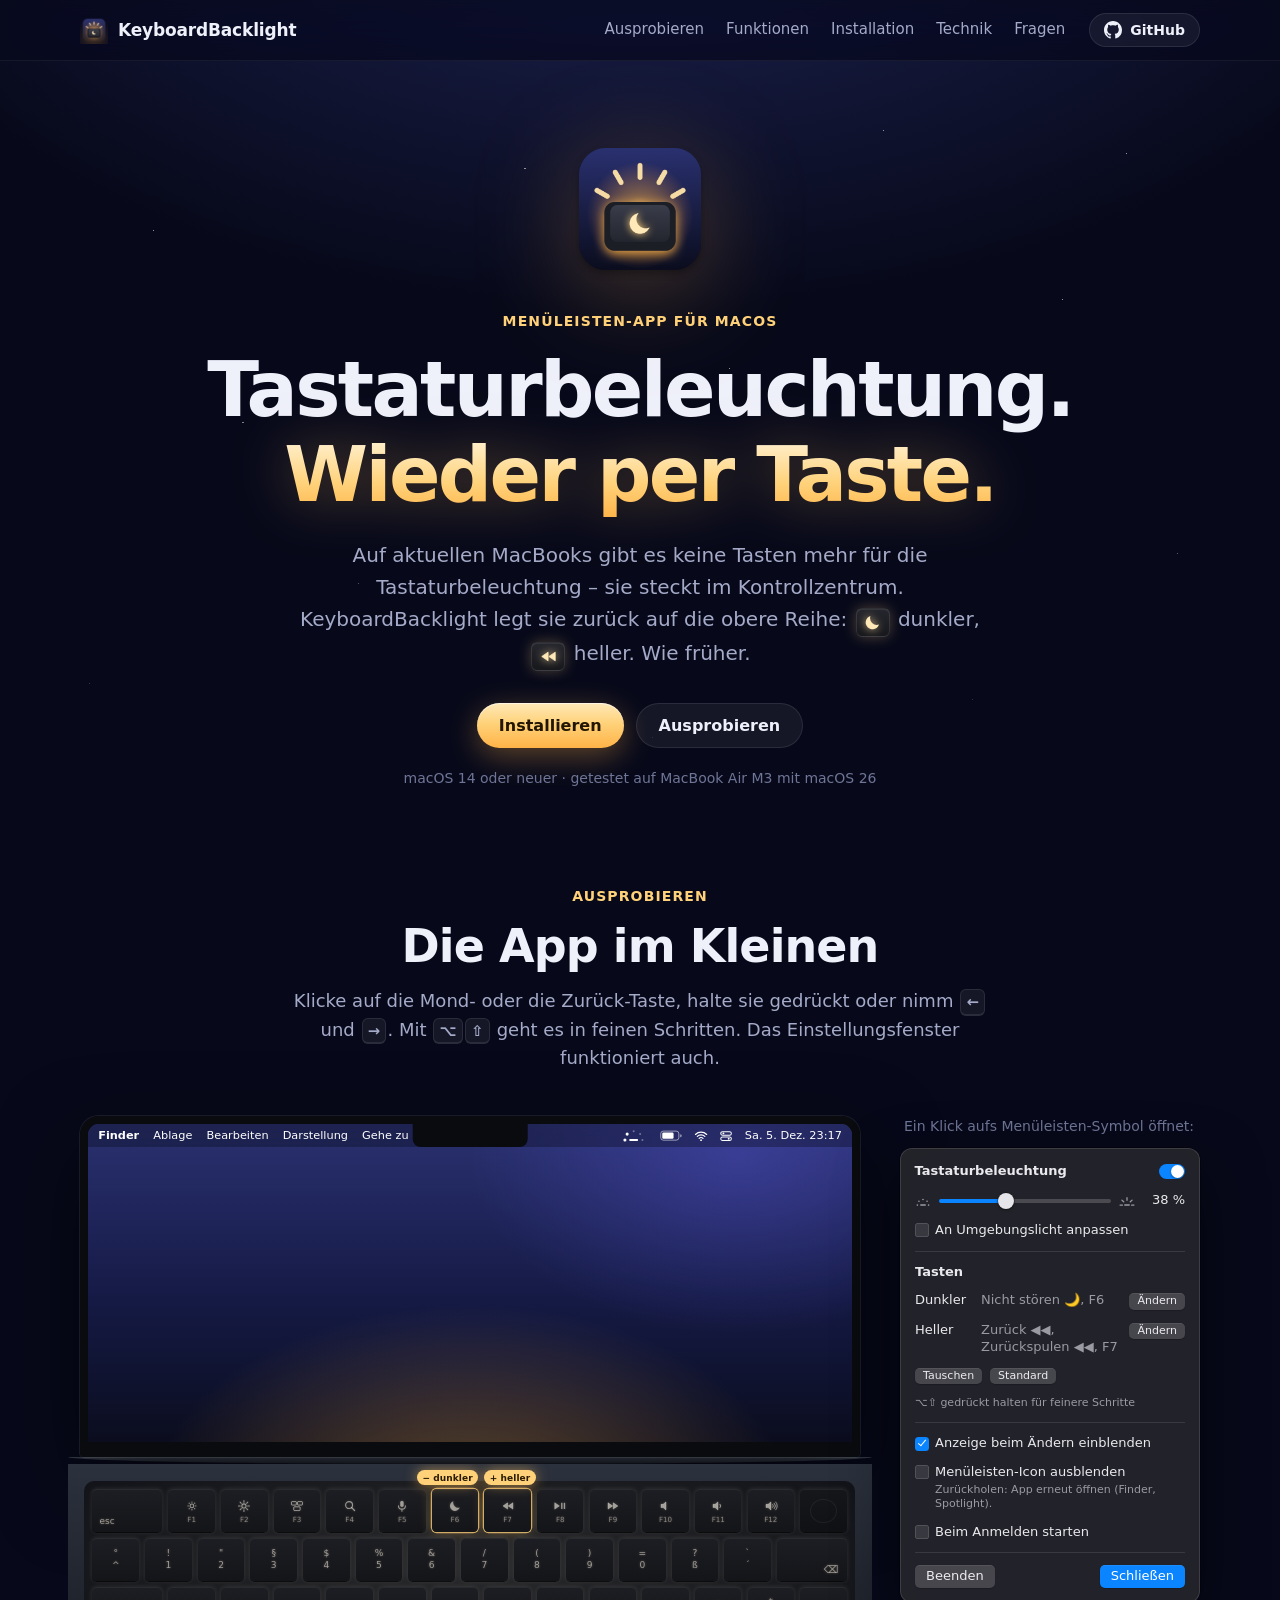
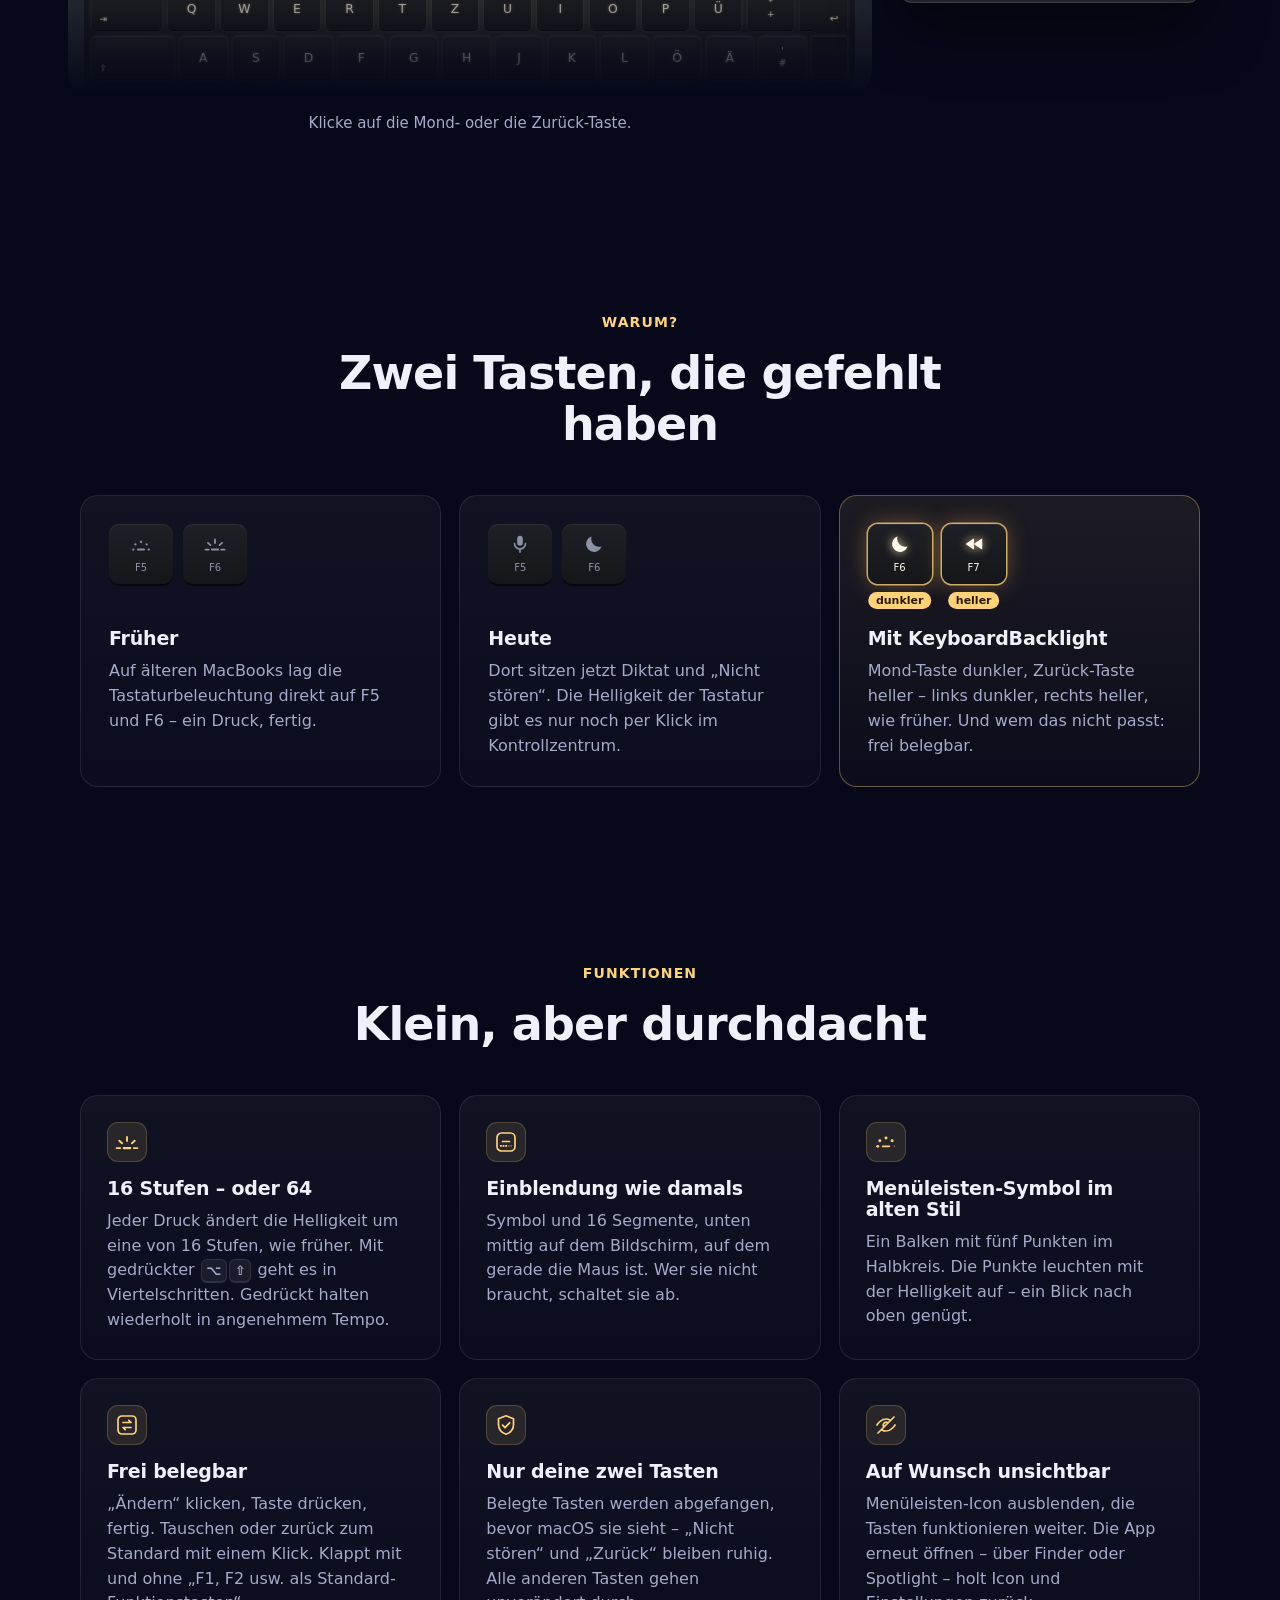
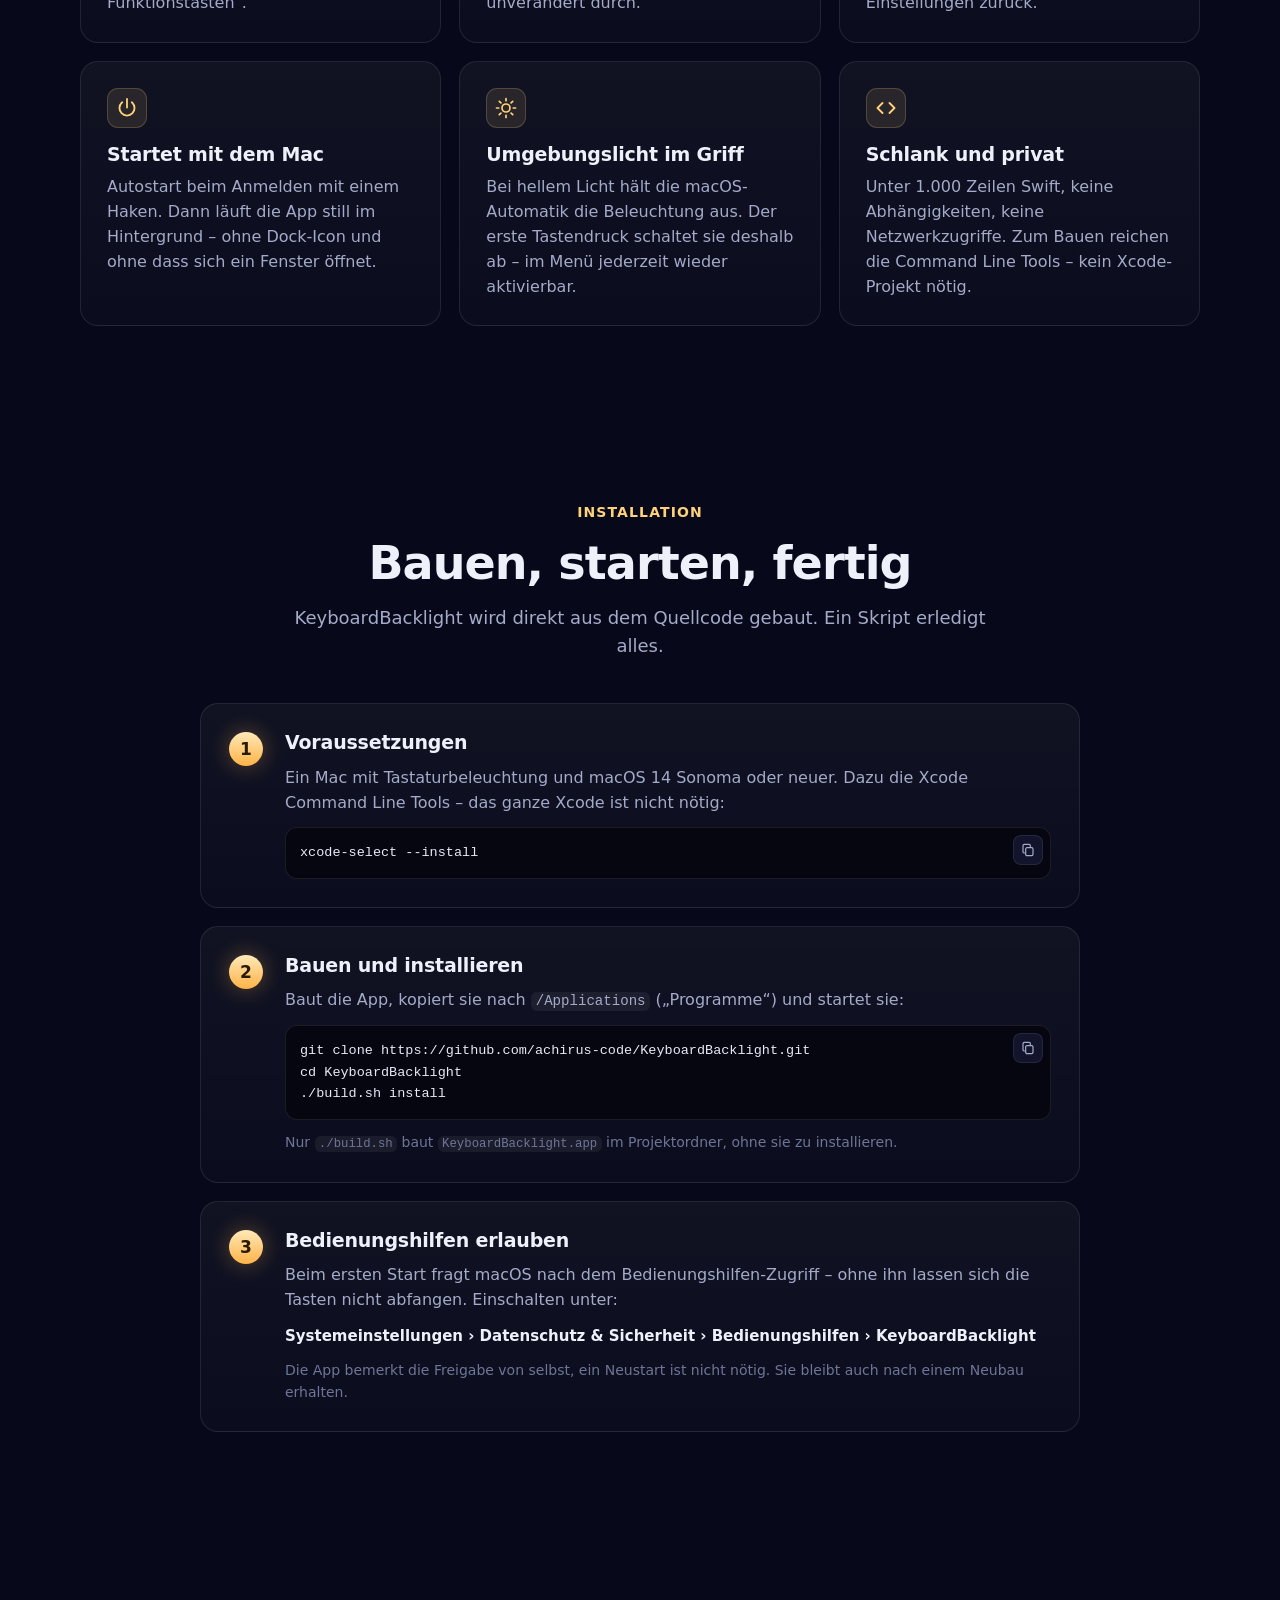
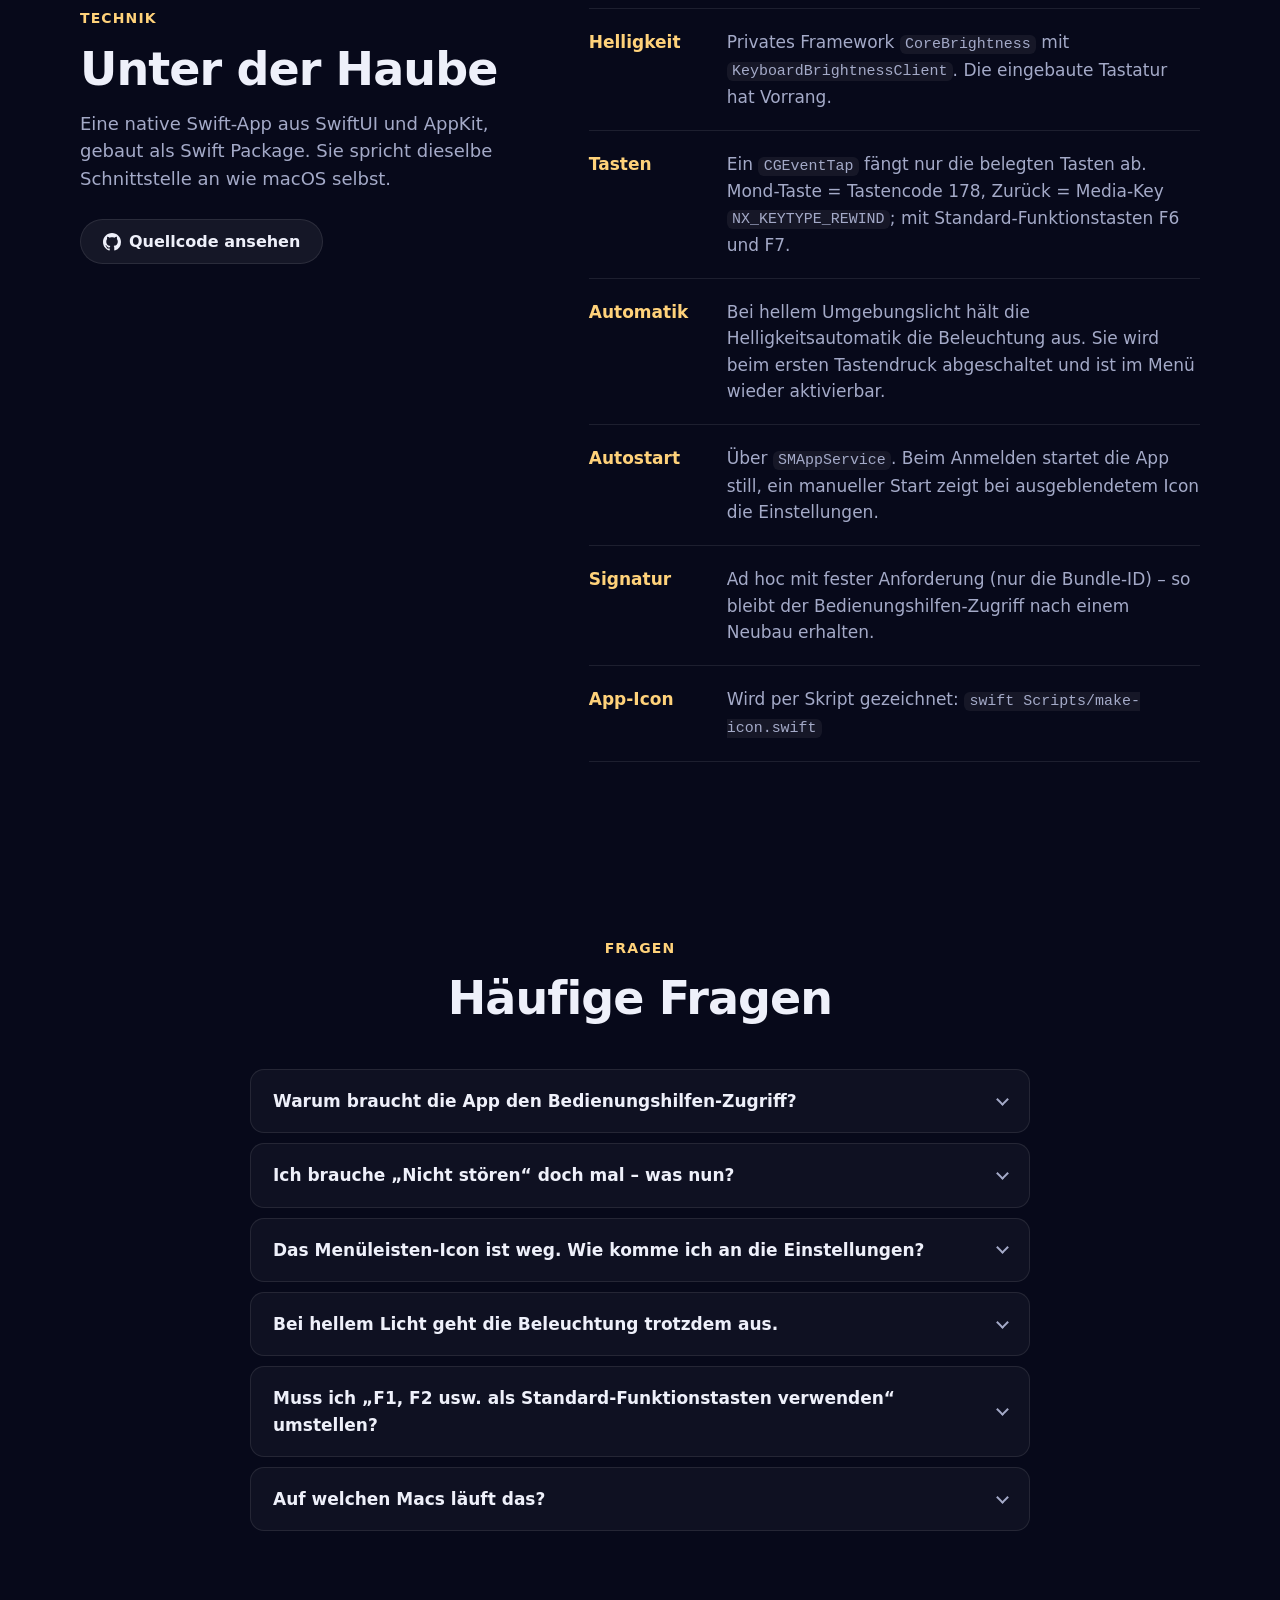
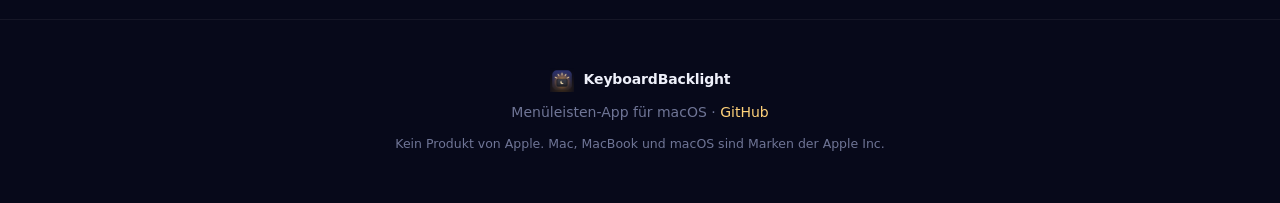
==== docs/index.html @ ec41ca82 "Website für KeyboardBacklight in docs/ Statische Projektseite für GitHub Pages (HTML, CSS, JS ohne B" ====
<!doctype html>
<html lang="de">
<head>
  <meta charset="utf-8">
  <meta name="viewport" content="width=device-width, initial-scale=1">
  <title>KeyboardBacklight – Tastaturbeleuchtung per Taste für macOS</title>
  <meta name="description" content="Menüleisten-App für macOS: Tastaturbeleuchtung wieder per Taste steuern – Mond-Taste dunkler, Zurück-Taste heller. 16 Stufen, Einblendung wie früher, Tasten frei belegbar.">
  <meta name="theme-color" content="#07091a">
  <meta name="color-scheme" content="dark">
  <link rel="icon" type="image/png" href="img/favicon-64.png">
  <link rel="apple-touch-icon" href="img/icon-256.png">
  <meta property="og:type" content="website">
  <meta property="og:locale" content="de_DE">
  <meta property="og:title" content="KeyboardBacklight – Tastaturbeleuchtung. Wieder per Taste.">
  <meta property="og:description" content="Menüleisten-App für macOS: Mond-Taste dunkler, Zurück-Taste heller – wie früher.">
  <meta property="og:image" content="https://achirus-code.github.io/KeyboardBacklight/img/og.png">
  <meta name="twitter:card" content="summary_large_image">
  <link rel="stylesheet" href="style.css">
  <script src="app.js" defer></script>
</head>
<body>

<!-- Symbole (angelehnt an die Beschriftung der MacBook-Tasten) -->
<svg class="sprite" aria-hidden="true" xmlns="http://www.w3.org/2000/svg">
  <symbol id="i-sun-sm" viewBox="0 0 24 24"><circle cx="12" cy="12" r="3.2" fill="none" stroke="currentColor" stroke-width="1.8"/><g fill="currentColor"><circle cx="12" cy="5.4" r="1.1"/><circle cx="12" cy="18.6" r="1.1"/><circle cx="5.4" cy="12" r="1.1"/><circle cx="18.6" cy="12" r="1.1"/><circle cx="7.3" cy="7.3" r="1.1"/><circle cx="16.7" cy="16.7" r="1.1"/><circle cx="7.3" cy="16.7" r="1.1"/><circle cx="16.7" cy="7.3" r="1.1"/></g></symbol>
  <symbol id="i-sun-lg" viewBox="0 0 24 24"><circle cx="12" cy="12" r="3.6" fill="none" stroke="currentColor" stroke-width="1.8"/><path d="M12 2.5v3M12 18.5v3M2.5 12h3M18.5 12h3M5.3 5.3l2.1 2.1M16.6 16.6l2.1 2.1M5.3 18.7l2.1-2.1M16.6 7.4l2.1-2.1" stroke="currentColor" stroke-width="1.8" stroke-linecap="round"/></symbol>
  <symbol id="i-mission" viewBox="0 0 24 24"><g fill="none" stroke="currentColor" stroke-width="1.7" stroke-linejoin="round"><rect x="2.5" y="4.5" width="8.5" height="6" rx="1.2"/><rect x="13" y="4.5" width="8.5" height="6" rx="1.2"/><rect x="6.5" y="13.5" width="11" height="6.5" rx="1.2"/></g></symbol>
  <symbol id="i-search" viewBox="0 0 24 24"><circle cx="10.5" cy="10.5" r="6" fill="none" stroke="currentColor" stroke-width="1.9"/><path d="M15 15l5 5" stroke="currentColor" stroke-width="2.2" stroke-linecap="round"/></symbol>
  <symbol id="i-mic" viewBox="0 0 24 24"><rect x="9" y="3" width="6" height="11" rx="3" fill="currentColor"/><path d="M6 11.5a6 6 0 0 0 12 0M12 17.5V21" fill="none" stroke="currentColor" stroke-width="1.8" stroke-linecap="round"/></symbol>
  <symbol id="i-moon" viewBox="0 0 24 24"><path d="M20.2 14.6A8.6 8.6 0 0 1 9.4 3.8a8.6 8.6 0 1 0 10.8 10.8z" fill="currentColor"/></symbol>
  <symbol id="i-rewind" viewBox="0 0 24 24"><path d="M11.5 6.5v11L3.5 12zM20.5 6.5v11L12.5 12z" fill="currentColor" stroke="currentColor" stroke-width="1" stroke-linejoin="round"/></symbol>
  <symbol id="i-playpause" viewBox="0 0 24 24"><path d="M3 6.5v11L11 12z" fill="currentColor" stroke="currentColor" stroke-linejoin="round"/><rect x="14" y="6.5" width="2.4" height="11" rx=".6" fill="currentColor"/><rect x="18.6" y="6.5" width="2.4" height="11" rx=".6" fill="currentColor"/></symbol>
  <symbol id="i-forward" viewBox="0 0 24 24"><path d="M3.5 6.5v11l8-5.5zM12.5 6.5v11l8-5.5z" fill="currentColor" stroke="currentColor" stroke-width="1" stroke-linejoin="round"/></symbol>
  <symbol id="i-speaker" viewBox="0 0 24 24"><path d="M3.5 9.2h3.6L12 5v14l-4.9-4.2H3.5z" fill="currentColor" stroke="currentColor" stroke-linejoin="round"/></symbol>
  <symbol id="i-vol-down" viewBox="0 0 24 24"><use href="#i-speaker"/><path d="M15.5 9.3a4 4 0 0 1 0 5.4" fill="none" stroke="currentColor" stroke-width="1.8" stroke-linecap="round"/></symbol>
  <symbol id="i-vol-up" viewBox="0 0 24 24"><use href="#i-speaker"/><path d="M15.2 9.5a3.6 3.6 0 0 1 0 5M17.8 7.3a6.8 6.8 0 0 1 0 9.4M20.3 5.2a9.8 9.8 0 0 1 0 13.6" fill="none" stroke="currentColor" stroke-width="1.6" stroke-linecap="round"/></symbol>
  <symbol id="i-light-min" viewBox="0 0 24 24"><rect x="7.6" y="17" width="8.8" height="2.2" rx="1.1" fill="currentColor"/><g fill="currentColor"><circle cx="3.6" cy="18.1" r="1.25"/><circle cx="5.9" cy="12.4" r="1.25"/><circle cx="12" cy="9.7" r="1.25"/><circle cx="18.1" cy="12.4" r="1.25"/><circle cx="20.4" cy="18.1" r="1.25"/></g></symbol>
  <symbol id="i-light-max" viewBox="0 0 24 24"><rect x="7.6" y="17" width="8.8" height="2.2" rx="1.1" fill="currentColor"/><path d="M5.2 18.1H1.6M7.1 13.2L4.3 10.7M12 11V7M16.9 13.2l2.8-2.5M18.8 18.1h3.6" stroke="currentColor" stroke-width="1.9" stroke-linecap="round"/></symbol>
  <symbol id="i-wifi" viewBox="0 0 24 24"><path d="M2.5 9.3a13.5 13.5 0 0 1 19 0M5.6 12.6a9 9 0 0 1 12.8 0M8.7 15.8a4.6 4.6 0 0 1 6.6 0" fill="none" stroke="currentColor" stroke-width="2" stroke-linecap="round"/><circle cx="12" cy="19" r="1.5" fill="currentColor"/></symbol>
  <symbol id="i-battery" viewBox="0 0 30 16"><rect x="1" y="2" width="24" height="12" rx="3.4" fill="none" stroke="currentColor" stroke-width="1.3" opacity=".55"/><rect x="3" y="4" width="15" height="8" rx="1.6" fill="currentColor"/><path d="M26.8 6v4a2 2 0 0 0 0-4z" fill="currentColor" opacity=".55"/></symbol>
  <symbol id="i-cc" viewBox="0 0 24 24"><g fill="none" stroke="currentColor" stroke-width="1.7"><rect x="3" y="4.5" width="18" height="6" rx="3"/><rect x="3" y="13.5" width="18" height="6" rx="3"/></g><circle cx="7.5" cy="7.5" r="1.6" fill="currentColor"/><circle cx="16.5" cy="16.5" r="1.6" fill="currentColor"/></symbol>
  <symbol id="i-github" viewBox="0 0 16 16"><path fill="currentColor" d="M8 0C3.58 0 0 3.58 0 8c0 3.54 2.29 6.53 5.47 7.59.4.07.55-.17.55-.38 0-.19-.01-.82-.01-1.49-2.01.37-2.53-.49-2.69-.94-.09-.23-.48-.94-.82-1.13-.28-.15-.68-.52-.01-.53.63-.01 1.08.58 1.23.82.72 1.21 1.87.87 2.33.66.07-.52.28-.87.51-1.07-1.78-.2-3.64-.89-3.64-3.95 0-.87.31-1.59.82-2.15-.08-.2-.36-1.02.08-2.12 0 0 .67-.21 2.2.82.64-.18 1.32-.27 2-.27.68 0 1.36.09 2 .27 1.53-1.04 2.2-.82 2.2-.82.44 1.1.16 1.92.08 2.12.51.56.82 1.27.82 2.15 0 3.07-1.87 3.75-3.65 3.95.29.25.54.73.54 1.48 0 1.07-.01 1.93-.01 2.2 0 .21.15.46.55.38A8.013 8.013 0 0 0 16 8c0-4.42-3.58-8-8-8z"/></symbol>
  <symbol id="i-copy" viewBox="0 0 24 24"><g fill="none" stroke="currentColor" stroke-width="1.8" stroke-linejoin="round"><rect x="8.5" y="8.5" width="11" height="12" rx="2"/><path d="M15.5 8.5V5.5a2 2 0 0 0-2-2h-7a2 2 0 0 0-2 2v9a2 2 0 0 0 2 2h2"/></g></symbol>
  <symbol id="i-check" viewBox="0 0 24 24"><path d="M5 12.5l4.5 4.5L19 7.5" fill="none" stroke="currentColor" stroke-width="2.2" stroke-linecap="round" stroke-linejoin="round"/></symbol>
</svg>

<header class="nav">
  <div class="wrap nav-inner">
    <a class="brand" href="#top" aria-label="KeyboardBacklight – zum Anfang">
      <img src="img/favicon-64.png" alt="" width="28" height="28">
      <span>KeyboardBacklight</span>
    </a>
    <nav class="nav-links" aria-label="Abschnitte">
      <a href="#demo">Ausprobieren</a>
      <a href="#funktionen">Funktionen</a>
      <a href="#installieren">Installation</a>
      <a href="#technik">Technik</a>
      <a href="#faq">Fragen</a>
    </nav>
    <a class="btn btn-ghost btn-sm" href="https://github.com/achirus-code/KeyboardBacklight">
      <svg class="ic" aria-hidden="true"><use href="#i-github"/></svg><span>GitHub</span>
    </a>
  </div>
</header>

<main id="top">

  <section class="hero">
    <div class="stars" aria-hidden="true"></div>
    <div class="wrap hero-inner">
      <img class="hero-icon" src="img/icon-512.png" alt="App-Icon von KeyboardBacklight: eine leuchtende Taste mit Mond" width="152" height="152">
      <p class="eyebrow">Menüleisten-App für macOS</p>
      <h1>Tastatur&shy;beleuchtung.<br><span class="glow-text">Wieder per Taste.</span></h1>
      <p class="lead">
        Auf aktuellen MacBooks gibt es keine Tasten mehr für die Tastaturbeleuchtung – sie steckt im Kontrollzentrum.
        KeyboardBacklight legt sie zurück auf die obere Reihe:
        <kbd class="kc" title="Mond-Taste (F6)"><svg aria-hidden="true"><use href="#i-moon"/></svg><span class="sr">Mond-Taste</span></kbd> dunkler,
        <kbd class="kc" title="Zurück-Taste (F7)"><svg aria-hidden="true"><use href="#i-rewind"/></svg><span class="sr">Zurück-Taste</span></kbd> heller.
        Wie früher.
      </p>
      <div class="cta">
        <a class="btn btn-primary" href="#installieren">Installieren</a>
        <a class="btn btn-ghost" href="#demo">Ausprobieren</a>
      </div>
      <p class="meta">macOS 14 oder neuer · getestet auf MacBook Air M3 mit macOS 26</p>
    </div>
  </section>

  <section id="demo" class="section demo-section">
    <div class="wrap">
      <header class="section-head">
        <p class="eyebrow">Ausprobieren</p>
        <h2>Die App im Kleinen</h2>
        <p>Klicke auf die Mond- oder die Zurück-Taste, halte sie gedrückt oder nimm <kbd class="k">←</kbd> und <kbd class="k">→</kbd>.
          Mit <kbd class="k">⌥</kbd><kbd class="k">⇧</kbd> geht es in feinen Schritten. Das Einstellungsfenster funktioniert auch.</p>
      </header>

      <div class="demo">
        <div class="device" id="device">
          <div class="screen">
            <div class="menubar">
              <div class="mb-left">
                <strong>Finder</strong><span>Ablage</span><span>Bearbeiten</span><span class="mb-extra">Darstellung</span><span class="mb-extra">Gehe zu</span><span class="mb-extra">Fenster</span>
              </div>
              <div class="notch" aria-hidden="true"></div>
              <div class="mb-right">
                <button class="mb-app" id="mb-app" type="button" aria-label="KeyboardBacklight in der Menüleiste – Einstellungen zeigen">
                  <svg id="mb-icon" viewBox="0 0 22 16" aria-hidden="true"></svg>
                </button>
                <svg class="mb-ic mb-bat mb-extra" aria-hidden="true"><use href="#i-battery"/></svg>
                <svg class="mb-ic mb-sq" aria-hidden="true"><use href="#i-wifi"/></svg>
                <svg class="mb-ic mb-sq mb-extra" aria-hidden="true"><use href="#i-cc"/></svg>
                <span class="mb-clock"><span class="mb-extra" id="mb-date">Sa. 26. Sept.</span> <span id="mb-time">9:41</span></span>
              </div>
            </div>
            <div class="hud" id="hud" aria-hidden="true">
              <svg class="hud-ic"><use id="hud-use" href="#i-light-max"/></svg>
              <div class="hud-bar" id="hud-bar"></div>
            </div>
          </div>
          <div class="hinge" aria-hidden="true"></div>
          <div class="deck">
            <div class="kb" id="kb" role="group" aria-label="MacBook-Tastatur (Vorschau)"></div>
          </div>
          <p class="demo-status" id="demo-status" aria-live="polite">Klicke auf die Mond- oder die Zurück-Taste.</p>
        </div>

        <aside class="popover-wrap">
          <p class="popover-caption">Ein Klick aufs Menüleisten-Symbol öffnet:</p>
          <div class="popover" id="popover" aria-label="Einstellungen von KeyboardBacklight (Vorschau)" role="group">
            <div class="po-row po-head">
              <strong>Tastaturbeleuchtung</strong>
              <label class="switch" title="Tasten abfangen ein/aus">
                <input type="checkbox" id="opt-enabled" role="switch" checked aria-label="Tasten abfangen">
                <span class="switch-track"></span>
              </label>
            </div>

            <div class="po-row po-slider">
              <svg class="po-ic" aria-hidden="true"><use href="#i-light-min"/></svg>
              <input type="range" id="opt-brightness" min="0" max="1" step="0.001" value="0.375" aria-label="Helligkeit">
              <svg class="po-ic" aria-hidden="true"><use href="#i-light-max"/></svg>
              <output id="opt-pct" for="opt-brightness">38 %</output>
            </div>

            <label class="check" title="Bei hellem Licht schaltet macOS die Beleuchtung dann ganz aus. Tastendruck schaltet die Automatik ab.">
              <input type="checkbox" id="opt-auto"><span class="box"></span>An Umgebungslicht anpassen
            </label>

            <hr>

            <strong class="po-sub">Tasten</strong>
            <div class="keyrow">
              <span class="keyrow-title">Dunkler</span>
              <span class="keyrow-label" id="label-darker">Nicht stören 🌙, F6</span>
              <button type="button" class="mbtn mbtn-sm" data-learn="darker">Ändern</button>
            </div>
            <div class="keyrow">
              <span class="keyrow-title">Heller</span>
              <span class="keyrow-label" id="label-brighter">Zurück ◀◀, Zurückspulen ◀◀, F7</span>
              <button type="button" class="mbtn mbtn-sm" data-learn="brighter">Ändern</button>
            </div>
            <div class="po-buttons">
              <button type="button" class="mbtn mbtn-sm" id="btn-swap">Tauschen</button>
              <button type="button" class="mbtn mbtn-sm" id="btn-reset">Standard</button>
            </div>
            <p class="po-caption">⌥⇧ gedrückt halten für feinere Schritte</p>

            <hr>

            <label class="check"><input type="checkbox" id="opt-hud" checked><span class="box"></span>Anzeige beim Ändern einblenden</label>
            <div>
              <label class="check"><input type="checkbox" id="opt-hide"><span class="box"></span>Menüleisten-Icon ausblenden</label>
              <p class="po-caption po-indent">Zurückholen: App erneut öffnen (Finder, Spotlight).</p>
            </div>
            <label class="check"><input type="checkbox" id="opt-login"><span class="box"></span>Beim Anmelden starten</label>

            <hr>

            <div class="po-buttons po-footer">
              <button type="button" class="mbtn" id="btn-quit">Beenden</button>
              <button type="button" class="mbtn mbtn-default" id="btn-close">Schließen</button>
            </div>
          </div>
        </aside>
      </div>
    </div>
  </section>

  <section id="warum" class="section">
    <div class="wrap">
      <header class="section-head">
        <p class="eyebrow">Warum?</p>
        <h2>Zwei Tasten, die gefehlt haben</h2>
      </header>
      <div class="story">
        <article class="card story-card">
          <div class="story-keys">
            <span class="fk"><svg aria-hidden="true"><use href="#i-light-min"/></svg><small>F5</small></span>
            <span class="fk"><svg aria-hidden="true"><use href="#i-light-max"/></svg><small>F6</small></span>
          </div>
          <h3>Früher</h3>
          <p>Auf älteren MacBooks lag die Tastaturbeleuchtung direkt auf F5 und F6 – ein Druck, fertig.</p>
        </article>
        <article class="card story-card">
          <div class="story-keys">
            <span class="fk"><svg aria-hidden="true"><use href="#i-mic"/></svg><small>F5</small></span>
            <span class="fk"><svg aria-hidden="true"><use href="#i-moon"/></svg><small>F6</small></span>
          </div>
          <h3>Heute</h3>
          <p>Dort sitzen jetzt Diktat und „Nicht stören“. Die Helligkeit der Tastatur gibt es nur noch per Klick im Kontrollzentrum.</p>
        </article>
        <article class="card story-card story-card-hl">
          <div class="story-keys">
            <span class="fk fk-lit"><svg aria-hidden="true"><use href="#i-moon"/></svg><small>F6</small><em>dunkler</em></span>
            <span class="fk fk-lit"><svg aria-hidden="true"><use href="#i-rewind"/></svg><small>F7</small><em>heller</em></span>
          </div>
          <h3>Mit KeyboardBacklight</h3>
          <p>Mond-Taste dunkler, Zurück-Taste heller – links dunkler, rechts heller, wie früher. Und wem das nicht passt: frei belegbar.</p>
        </article>
      </div>
    </div>
  </section>

  <section id="funktionen" class="section">
    <div class="wrap">
      <header class="section-head">
        <p class="eyebrow">Funktionen</p>
        <h2>Klein, aber durchdacht</h2>
      </header>
      <div class="features">
        <article class="card feature">
          <svg class="f-ic" aria-hidden="true"><use href="#i-light-max"/></svg>
          <h3>16 Stufen – oder 64</h3>
          <p>Jeder Druck ändert die Helligkeit um eine von 16 Stufen, wie früher. Mit gedrückter <kbd class="k">⌥</kbd><kbd class="k">⇧</kbd> geht es in Viertelschritten. Gedrückt halten wiederholt in angenehmem Tempo.</p>
        </article>
        <article class="card feature">
          <svg class="f-ic" viewBox="0 0 24 24" aria-hidden="true"><rect x="3" y="3" width="18" height="18" rx="4.5" fill="none" stroke="currentColor" stroke-width="1.7"/><path d="M8.5 11.5h7" stroke="currentColor" stroke-width="1.7" stroke-linecap="round"/><g fill="currentColor"><rect x="6" y="15" width="1.8" height="1.8"/><rect x="8.6" y="15" width="1.8" height="1.8"/><rect x="11.2" y="15" width="1.8" height="1.8"/><rect x="13.8" y="15" width="1.8" height="1.8" opacity=".35"/><rect x="16.4" y="15" width="1.8" height="1.8" opacity=".35"/></g></svg>
          <h3>Einblendung wie damals</h3>
          <p>Symbol und 16 Segmente, unten mittig auf dem Bildschirm, auf dem gerade die Maus ist. Wer sie nicht braucht, schaltet sie ab.</p>
        </article>
        <article class="card feature">
          <svg class="f-ic" viewBox="0 0 22 16" aria-hidden="true" data-menubar-icon="0.8"></svg>
          <h3>Menüleisten-Symbol im alten Stil</h3>
          <p>Ein Balken mit fünf Punkten im Halbkreis. Die Punkte leuchten mit der Helligkeit auf – ein Blick nach oben genügt.</p>
        </article>
        <article class="card feature">
          <svg class="f-ic" viewBox="0 0 24 24" aria-hidden="true"><rect x="3" y="3" width="18" height="18" rx="4" fill="none" stroke="currentColor" stroke-width="1.7"/><path d="M8 9.5h8l-2.2-2.2M16 14.5H8l2.2 2.2" fill="none" stroke="currentColor" stroke-width="1.7" stroke-linecap="round" stroke-linejoin="round"/></svg>
          <h3>Frei belegbar</h3>
          <p>„Ändern“ klicken, Taste drücken, fertig. Tauschen oder zurück zum Standard mit einem Klick. Klappt mit und ohne „F1, F2 usw. als Standard-Funktionstasten“.</p>
        </article>
        <article class="card feature">
          <svg class="f-ic" viewBox="0 0 24 24" aria-hidden="true"><path d="M12 2.8l7.5 3v5.6c0 4.6-3.1 8.2-7.5 9.8-4.4-1.6-7.5-5.2-7.5-9.8V5.8z" fill="none" stroke="currentColor" stroke-width="1.7" stroke-linejoin="round"/><path d="M8.6 12.2l2.4 2.4 4.6-4.8" fill="none" stroke="currentColor" stroke-width="1.8" stroke-linecap="round" stroke-linejoin="round"/></svg>
          <h3>Nur deine zwei Tasten</h3>
          <p>Belegte Tasten werden abgefangen, bevor macOS sie sieht – „Nicht stören“ und „Zurück“ bleiben ruhig. Alle anderen Tasten gehen unverändert durch.</p>
        </article>
        <article class="card feature">
          <svg class="f-ic" viewBox="0 0 24 24" aria-hidden="true"><path d="M3 12s3.3-6 9-6c1.6 0 3 .5 4.2 1.1M21 12s-3.3 6-9 6c-1.6 0-3-.5-4.2-1.1M9.9 14.1A3 3 0 0 1 14.1 9.9M4 20L20 4" fill="none" stroke="currentColor" stroke-width="1.7" stroke-linecap="round"/></svg>
          <h3>Auf Wunsch unsichtbar</h3>
          <p>Menüleisten-Icon ausblenden, die Tasten funktionieren weiter. Die App erneut öffnen – über Finder oder Spotlight – holt Icon und Einstellungen zurück.</p>
        </article>
        <article class="card feature">
          <svg class="f-ic" viewBox="0 0 24 24" aria-hidden="true"><path d="M12 3v8.5M7.2 6.3a7.5 7.5 0 1 0 9.6 0" fill="none" stroke="currentColor" stroke-width="1.8" stroke-linecap="round"/></svg>
          <h3>Startet mit dem Mac</h3>
          <p>Autostart beim Anmelden mit einem Haken. Dann läuft die App still im Hintergrund – ohne Dock-Icon und ohne dass sich ein Fenster öffnet.</p>
        </article>
        <article class="card feature">
          <svg class="f-ic" viewBox="0 0 24 24" aria-hidden="true"><circle cx="12" cy="12" r="4" fill="none" stroke="currentColor" stroke-width="1.7"/><path d="M12 2.5v2.2M12 19.3v2.2M2.5 12h2.2M19.3 12h2.2M5.3 5.3l1.6 1.6M17.1 17.1l1.6 1.6M5.3 18.7l1.6-1.6M17.1 6.9l1.6-1.6" stroke="currentColor" stroke-width="1.7" stroke-linecap="round"/></svg>
          <h3>Umgebungslicht im Griff</h3>
          <p>Bei hellem Licht hält die macOS-Automatik die Beleuchtung aus. Der erste Tastendruck schaltet sie deshalb ab – im Menü jederzeit wieder aktivierbar.</p>
        </article>
        <article class="card feature">
          <svg class="f-ic" viewBox="0 0 24 24" aria-hidden="true"><path d="M8.5 7L3.5 12l5 5M15.5 7l5 5-5 5" fill="none" stroke="currentColor" stroke-width="1.8" stroke-linecap="round" stroke-linejoin="round"/></svg>
          <h3>Schlank und privat</h3>
          <p>Unter 1.000 Zeilen Swift, keine Abhängigkeiten, keine Netzwerkzugriffe. Zum Bauen reichen die Command Line Tools – kein Xcode-Projekt nötig.</p>
        </article>
      </div>
    </div>
  </section>

  <section id="installieren" class="section">
    <div class="wrap">
      <header class="section-head">
        <p class="eyebrow">Installation</p>
        <h2>Bauen, starten, fertig</h2>
        <p>KeyboardBacklight wird direkt aus dem Quellcode gebaut. Ein Skript erledigt alles.</p>
      </header>
      <ol class="steps">
        <li class="card step">
          <span class="step-n">1</span>
          <div class="step-body">
          <h3>Voraussetzungen</h3>
          <p>Ein Mac mit Tastaturbeleuchtung und macOS 14 Sonoma oder neuer. Dazu die Xcode Command Line Tools – das ganze Xcode ist nicht nötig:</p>
          <div class="code"><pre><code>xcode-select --install</code></pre><button class="copy" type="button" aria-label="Befehl kopieren"><svg aria-hidden="true"><use href="#i-copy"/></svg></button></div>
          </div>
        </li>
        <li class="card step">
          <span class="step-n">2</span>
          <div class="step-body">
          <h3>Bauen und installieren</h3>
          <p>Baut die App, kopiert sie nach <code>/Applications</code> („Programme“) und startet sie:</p>
          <div class="code"><pre><code>git clone https://github.com/achirus-code/KeyboardBacklight.git
cd KeyboardBacklight
./build.sh install</code></pre><button class="copy" type="button" aria-label="Befehle kopieren"><svg aria-hidden="true"><use href="#i-copy"/></svg></button></div>
          <p class="hint">Nur <code>./build.sh</code> baut <code>KeyboardBacklight.app</code> im Projektordner, ohne sie zu installieren.</p>
          </div>
        </li>
        <li class="card step">
          <span class="step-n">3</span>
          <div class="step-body">
          <h3>Bedienungshilfen erlauben</h3>
          <p>Beim ersten Start fragt macOS nach dem Bedienungshilfen-Zugriff – ohne ihn lassen sich die Tasten nicht abfangen. Einschalten unter:</p>
          <p class="path">Systemeinstellungen › Datenschutz &amp; Sicherheit › Bedienungshilfen › KeyboardBacklight</p>
          <p class="hint">Die App bemerkt die Freigabe von selbst, ein Neustart ist nicht nötig. Sie bleibt auch nach einem Neubau erhalten.</p>
          </div>
        </li>
      </ol>
    </div>
  </section>

  <section id="technik" class="section">
    <div class="wrap tech">
      <header class="section-head section-head-left">
        <p class="eyebrow">Technik</p>
        <h2>Unter der Haube</h2>
        <p>Eine native Swift-App aus SwiftUI und AppKit, gebaut als Swift Package. Sie spricht dieselbe Schnittstelle an wie macOS selbst.</p>
        <a class="btn btn-ghost" href="https://github.com/achirus-code/KeyboardBacklight"><svg class="ic" aria-hidden="true"><use href="#i-github"/></svg><span>Quellcode ansehen</span></a>
      </header>
      <dl class="spec">
        <div><dt>Helligkeit</dt><dd>Privates Framework <code>CoreBrightness</code> mit <code>KeyboardBrightnessClient</code>. Die eingebaute Tastatur hat Vorrang.</dd></div>
        <div><dt>Tasten</dt><dd>Ein <code>CGEventTap</code> fängt nur die belegten Tasten ab. Mond-Taste = Tastencode 178, Zurück = Media-Key <code>NX_KEYTYPE_REWIND</code>; mit Standard-Funktionstasten F6 und F7.</dd></div>
        <div><dt>Automatik</dt><dd>Bei hellem Umgebungslicht hält die Helligkeitsautomatik die Beleuchtung aus. Sie wird beim ersten Tastendruck abgeschaltet und ist im Menü wieder aktivierbar.</dd></div>
        <div><dt>Autostart</dt><dd>Über <code>SMAppService</code>. Beim Anmelden startet die App still, ein manueller Start zeigt bei ausgeblendetem Icon die Einstellungen.</dd></div>
        <div><dt>Signatur</dt><dd>Ad hoc mit fester Anforderung (nur die Bundle-ID) – so bleibt der Bedienungshilfen-Zugriff nach einem Neubau erhalten.</dd></div>
        <div><dt>App-Icon</dt><dd>Wird per Skript gezeichnet: <code>swift Scripts/make-icon.swift</code></dd></div>
      </dl>
    </div>
  </section>

  <section id="faq" class="section">
    <div class="wrap wrap-narrow">
      <header class="section-head">
        <p class="eyebrow">Fragen</p>
        <h2>Häufige Fragen</h2>
      </header>
      <div class="faq">
        <details>
          <summary>Warum braucht die App den Bedienungshilfen-Zugriff?</summary>
          <p>Nur so kann sie die Mond- und die Zurück-Taste abfangen, bevor macOS „Nicht stören“ umschaltet oder die Musik zurückspult. Abgefangen werden ausschließlich die belegten Tasten, alle anderen gehen unverändert weiter. Die App hat keinerlei Netzwerkzugriff und speichert keine Eingaben.</p>
        </details>
        <details>
          <summary>Ich brauche „Nicht stören“ doch mal – was nun?</summary>
          <p>Mit dem Schalter oben im Einstellungsfenster lässt sich das Abfangen jederzeit pausieren. Oder du belegst „Dunkler“ und „Heller“ einfach mit anderen Tasten.</p>
        </details>
        <details>
          <summary>Das Menüleisten-Icon ist weg. Wie komme ich an die Einstellungen?</summary>
          <p>Öffne die App einfach noch einmal – über den Finder, Spotlight oder das Launchpad. Dann erscheinen Icon und Einstellungen und bleiben offen, bis du sie schließt.</p>
        </details>
        <details>
          <summary>Bei hellem Licht geht die Beleuchtung trotzdem aus.</summary>
          <p>Das ist die Helligkeitsautomatik von macOS. KeyboardBacklight schaltet sie beim ersten Tastendruck ab. Falls du sie über „An Umgebungslicht anpassen“ wieder eingeschaltet hast, übernimmt sie erneut.</p>
        </details>
        <details>
          <summary>Muss ich „F1, F2 usw. als Standard-Funktionstasten verwenden“ umstellen?</summary>
          <p>Nein. Die Tasten schicken je nach Einstellung unterschiedliche Signale – die Standardbelegung deckt beide Varianten ab.</p>
        </details>
        <details>
          <summary>Auf welchen Macs läuft das?</summary>
          <p>Vorausgesetzt ist macOS 14 oder neuer und eine Tastatur mit Beleuchtung. Getestet ist die App auf einem MacBook Air M3 mit macOS 26. Findet sie keine Tastaturbeleuchtung, zeigt das Einstellungsfenster einen Hinweis.</p>
        </details>
      </div>
    </div>
  </section>

</main>

<footer class="footer">
  <div class="wrap footer-inner">
    <a class="brand" href="#top"><img src="img/favicon-64.png" alt="" width="24" height="24"><span>KeyboardBacklight</span></a>
    <p>Menüleisten-App für macOS · <a href="https://github.com/achirus-code/KeyboardBacklight">GitHub</a></p>
    <p class="fine">Kein Produkt von Apple. Mac, MacBook und macOS sind Marken der Apple Inc.</p>
  </div>
</footer>

</body>
</html>
---- docs/style.css ----
/* KeyboardBacklight – Website
   Farben aus dem App-Icon: Nachthimmel (Indigo) und warmes Tastenlicht (Bernstein). */

@property --b {
  syntax: "<number>";
  inherits: true;
  initial-value: 0;
}

:root {
  --bg: #07091a;
  --bg-2: #0c1030;
  --indigo: #2a3170;
  --surface: rgb(255 255 255 / 0.035);
  --surface-2: rgb(255 255 255 / 0.06);
  --border: rgb(255 255 255 / 0.09);
  --text: #eef0fa;
  --muted: #a4aac8;
  --faint: #6f7596;
  --amber: #ffd27a;
  --amber-2: #ffb347;
  --glow: #ffe9b8;
  --mac-blue: #0a84ff;
  --radius: 18px;
  --wrap: 1120px;
  --font: -apple-system, BlinkMacSystemFont, "SF Pro Text", "SF Pro Display", system-ui, "Segoe UI", Roboto, "Helvetica Neue", Arial, sans-serif;
  --mono: ui-monospace, "SF Mono", SFMono-Regular, Menlo, Consolas, monospace;
  color-scheme: dark;
}

*, *::before, *::after { box-sizing: border-box; }

html { scroll-behavior: smooth; scroll-padding-top: 72px; -webkit-text-size-adjust: 100%; }

body {
  margin: 0;
  background:
    radial-gradient(1200px 700px at 50% -180px, rgb(42 49 112 / 0.75), transparent 70%),
    var(--bg);
  color: var(--text);
  font: 17px/1.55 var(--font);
  -webkit-font-smoothing: antialiased;
  overflow-x: hidden;
}

img, svg { display: block; }
a { color: var(--amber); text-decoration: none; }
a:hover { text-decoration: underline; }
code { font-family: var(--mono); font-size: 0.88em; background: var(--surface-2); padding: 0.1em 0.35em; border-radius: 6px; }
h1, h2, h3 { margin: 0; line-height: 1.12; letter-spacing: -0.02em; }
p { margin: 0; }
:focus-visible { outline: 2px solid var(--amber); outline-offset: 3px; border-radius: 6px; }

.sprite { position: absolute; width: 0; height: 0; overflow: hidden; }
.sr { position: absolute; width: 1px; height: 1px; overflow: hidden; clip-path: inset(50%); white-space: nowrap; }
.wrap { width: min(var(--wrap), 100% - 32px); margin-inline: auto; }
.wrap-narrow { --wrap: 780px; }
.ic { width: 18px; height: 18px; flex: none; }

/* Tastenkappen im Fließtext */
.kc {
  display: inline-grid; place-items: center;
  width: 1.7em; height: 1.45em; margin: 0 0.1em;
  vertical-align: -0.3em;
  background: linear-gradient(#26272e, #17181c);
  border: 1px solid rgb(255 255 255 / 0.1);
  border-radius: 0.3em;
  box-shadow: 0 0 14px rgb(255 210 122 / 0.28), inset 0 1px 0 rgb(255 255 255 / 0.07);
  color: var(--glow);
}
.kc svg { width: 0.95em; height: 0.95em; filter: drop-shadow(0 0 4px rgb(255 220 160 / 0.8)); }
.k {
  display: inline-block; min-width: 1.6em; padding: 0 0.35em; margin: 0 0.08em;
  font: 600 0.82em/1.6 var(--font); text-align: center;
  background: var(--surface-2); border: 1px solid var(--border); border-bottom-width: 2px; border-radius: 6px;
}

/* Buttons */
.btn {
  display: inline-flex; align-items: center; gap: 8px;
  padding: 12px 22px; border-radius: 999px;
  font-weight: 600; font-size: 16px; line-height: 1.2;
  transition: transform 0.15s, background 0.2s, box-shadow 0.2s;
}
.btn:hover { text-decoration: none; transform: translateY(-1px); }
.btn-primary {
  color: #221603;
  background: linear-gradient(180deg, var(--glow), var(--amber) 45%, var(--amber-2));
  box-shadow: 0 8px 30px rgb(255 179 71 / 0.35), inset 0 1px 0 rgb(255 255 255 / 0.6);
}
.btn-primary:hover { box-shadow: 0 10px 38px rgb(255 179 71 / 0.5), inset 0 1px 0 rgb(255 255 255 / 0.6); }
.btn-ghost { color: var(--text); background: var(--surface-2); border: 1px solid var(--border); }
.btn-ghost:hover { background: rgb(255 255 255 / 0.1); }
.btn-sm { padding: 7px 14px; font-size: 14px; }

/* Navigation */
.nav {
  position: sticky; top: 0; z-index: 20;
  background: rgb(7 9 26 / 0.72);
  backdrop-filter: saturate(160%) blur(16px);
  -webkit-backdrop-filter: saturate(160%) blur(16px);
  border-bottom: 1px solid rgb(255 255 255 / 0.06);
}
.nav-inner { display: flex; align-items: center; gap: 24px; height: 60px; }
.brand { display: inline-flex; align-items: center; gap: 10px; color: var(--text); font-weight: 650; letter-spacing: -0.01em; }
.brand:hover { text-decoration: none; }
.nav-links { display: flex; gap: 22px; margin-left: auto; font-size: 15px; }
.nav-links a { color: var(--muted); }
.nav-links a:hover { color: var(--text); text-decoration: none; }
@media (max-width: 820px) {
  .nav-links { display: none; }
  .nav-inner > .btn { margin-left: auto; }
}

/* Hero */
.hero { position: relative; padding: 72px 0 40px; text-align: center; overflow: hidden; }
.stars {
  position: absolute; inset: 0; pointer-events: none; opacity: 0.55;
  background-image:
    radial-gradient(1px 1px at 12% 22%, #fff 50%, transparent 51%),
    radial-gradient(1px 1px at 28% 68%, #fff 50%, transparent 51%),
    radial-gradient(1.5px 1.5px at 41% 14%, #fff 50%, transparent 51%),
    radial-gradient(1px 1px at 57% 40%, #fff 50%, transparent 51%),
    radial-gradient(1px 1px at 69% 9%, #fff 50%, transparent 51%),
    radial-gradient(1.5px 1.5px at 83% 31%, #fff 50%, transparent 51%),
    radial-gradient(1px 1px at 92% 64%, #fff 50%, transparent 51%),
    radial-gradient(1px 1px at 7% 81%, #fff 50%, transparent 51%),
    radial-gradient(1px 1px at 76% 83%, #fff 50%, transparent 51%),
    radial-gradient(1.5px 1.5px at 19% 47%, #fff 50%, transparent 51%),
    radial-gradient(1px 1px at 51% 88%, #fff 50%, transparent 51%),
    radial-gradient(1px 1px at 88% 12%, #fff 50%, transparent 51%);
  mask-image: linear-gradient(#000 40%, transparent);
  -webkit-mask-image: linear-gradient(#000 40%, transparent);
}
.hero-inner { position: relative; display: flex; flex-direction: column; align-items: center; }
.hero-icon {
  width: 152px; height: 152px; margin-bottom: 26px;
  filter: drop-shadow(0 18px 50px rgb(255 179 71 / 0.28));
  animation: float 7s ease-in-out infinite;
}
@keyframes float { 50% { transform: translateY(-8px); } }
.eyebrow {
  color: var(--amber); font-size: 14px; font-weight: 650;
  letter-spacing: 0.08em; text-transform: uppercase; margin-bottom: 14px;
}
.hero h1 { font-size: clamp(34px, 7.4vw, 76px); font-weight: 750; letter-spacing: -0.035em; hyphens: manual; overflow-wrap: break-word; }
.glow-text {
  background: linear-gradient(180deg, #fff6e0, var(--amber) 60%, var(--amber-2));
  -webkit-background-clip: text; background-clip: text; color: transparent;
  filter: drop-shadow(0 0 28px rgb(255 190 90 / 0.35));
}
.lead { max-width: 690px; margin-top: 22px; color: var(--muted); font-size: clamp(17px, 2.1vw, 20px); line-height: 1.6; }
.cta { display: flex; flex-wrap: wrap; justify-content: center; gap: 12px; margin-top: 32px; }
.meta { margin-top: 20px; color: var(--faint); font-size: 14px; }

/* Abschnitte */
.section { padding: 88px 0; }
.section-head { max-width: 720px; margin: 0 auto 44px; text-align: center; }
.section-head h2 { font-size: clamp(30px, 4.6vw, 46px); font-weight: 720; }
.section-head p:not(.eyebrow) { margin-top: 14px; color: var(--muted); font-size: 18px; }
.section-head-left { text-align: left; margin: 0; }

.card {
  background: linear-gradient(180deg, rgb(255 255 255 / 0.045), rgb(255 255 255 / 0.02));
  border: 1px solid var(--border);
  border-radius: var(--radius);
}
.card h3 { font-size: 19px; font-weight: 650; letter-spacing: -0.01em; }
.card p { color: var(--muted); font-size: 16px; }

/* ——— Demo ——— */
.demo-section { padding-top: 56px; }
.demo {
  display: grid; grid-template-columns: minmax(0, 1fr) 300px; gap: 40px; align-items: start;
}
@media (max-width: 980px) {
  .demo { grid-template-columns: minmax(0, 1fr); justify-items: center; }
  .device { width: 100%; }
}

.device { container: device / inline-size; --b: 0.375; }

.screen {
  position: relative;
  aspect-ratio: 16 / 7;
  border: clamp(5px, 1.1cqi, 10px) solid #0a0b0f;
  border-bottom-width: clamp(8px, 2cqi, 18px);
  border-radius: clamp(10px, 2.4cqi, 22px) clamp(10px, 2.4cqi, 22px) 4px 4px;
  overflow: hidden;
  background:
    radial-gradient(60% 90% at 50% 120%, rgb(255 179 71 / 0.35), transparent 70%),
    radial-gradient(50% 80% at 85% 10%, rgb(94 92 230 / 0.35), transparent 70%),
    linear-gradient(180deg, #2a3170 0%, #151a45 55%, #0b0d1e 100%);
  box-shadow: 0 0 0 1px rgb(255 255 255 / 0.08), 0 30px 80px rgb(0 0 0 / 0.5);
  font-size: clamp(8px, 1.45cqi, 13px);
}
.menubar {
  position: relative; display: flex; align-items: center; justify-content: space-between;
  height: 2.05em; padding: 0 0.9em;
  background: rgb(10 12 30 / 0.35);
  backdrop-filter: blur(20px); -webkit-backdrop-filter: blur(20px);
  color: #fff; white-space: nowrap;
}
.mb-left, .mb-right { display: flex; align-items: center; gap: 1.25em; }
.mb-left strong { font-weight: 700; }
.mb-right { gap: 1em; }
.notch {
  position: absolute; left: 50%; top: 0; transform: translateX(-50%);
  width: 15%; height: 100%; background: #0a0b0f; border-radius: 0 0 0.7em 0.7em;
}
.mb-ic { width: 1.35em; height: 1.35em; }
.mb-ic.mb-sq { width: 1.25em; height: 1.25em; }
.mb-ic.mb-bat { width: 2em; }
.mb-app {
  display: grid; place-items: center;
  width: 2.3em; height: 1.6em; padding: 0; border: 0; border-radius: 0.35em;
  background: transparent; color: #fff; cursor: pointer;
}
.mb-app:hover, .mb-app.is-active { background: rgb(255 255 255 / 0.2); }
.mb-app svg { width: 1.9em; height: 1.4em; }
.mb-app[hidden] { display: none; }
@container device (max-width: 560px) {
  .mb-extra { display: none; }
  .mb-left { gap: 0.9em; }
}

.hud {
  position: absolute; left: 50%; bottom: 9%;
  width: 21cqi; aspect-ratio: 1; min-width: 72px;
  transform: translateX(-50%);
  display: flex; flex-direction: column; align-items: center; justify-content: center; gap: 9%;
  border-radius: 11%;
  background: rgb(40 40 48 / 0.62);
  backdrop-filter: blur(24px) saturate(150%); -webkit-backdrop-filter: blur(24px) saturate(150%);
  box-shadow: inset 0 0 0 1px rgb(255 255 255 / 0.08);
  color: #f2f2f5;
  opacity: 0; transition: opacity 0.4s ease;
  pointer-events: none;
}
.hud.is-visible { opacity: 1; transition: none; }
.hud-ic { width: 44%; height: auto; aspect-ratio: 1; }
.hud-bar { display: flex; gap: 1.1%; width: 72%; justify-content: center; }
.hud-bar i { flex: 1; aspect-ratio: 1; background: currentColor; opacity: 0.18; max-width: 7.5%; }
.hud-bar i.on { opacity: 1; }

.hinge {
  height: clamp(4px, 0.9cqi, 8px);
  margin: 0 -1.5%;
  background: linear-gradient(#3a414f, #1c2028);
  border-radius: 0 0 50% 50% / 0 0 100% 100%;
}

.deck {
  position: relative;
  margin: 0 -1.5%;
  padding-top: clamp(10px, 2.2cqi, 22px);
  background: linear-gradient(180deg, #2b313d, #20242d 60%, #1c2028);
  border-radius: 0 0 clamp(12px, 3cqi, 28px) clamp(12px, 3cqi, 28px);
  overflow: hidden;
  display: flex; justify-content: center;
  -webkit-mask-image: linear-gradient(#000 62%, transparent 100%);
  mask-image: linear-gradient(#000 62%, transparent 100%);
}
@container device (max-width: 620px) {
  .deck {
    -webkit-mask-image: linear-gradient(#000 60%, transparent 100%), linear-gradient(90deg, transparent, #000 9%, #000 91%, transparent);
    -webkit-mask-composite: source-in;
    mask-image: linear-gradient(#000 60%, transparent 100%), linear-gradient(90deg, transparent, #000 9%, #000 91%, transparent);
    mask-composite: intersect;
  }
}

/* Tastatur: Breite mindestens 620 px, auf schmalen Bildschirmen mittig um F6/F7 beschnitten */
.kb {
  flex: none;
  width: max(96%, 620px);
  container: kb / inline-size;
  padding-bottom: 8px;
  transition: --b 0.28s ease-out;
}
.kb-inner {
  position: relative;
  display: flex; flex-direction: column; gap: 0.8cqi;
  padding: 1.1cqi;
  background: #121419;
  border-radius: 1.3cqi 1.3cqi 0 0;
  font-size: 1.28cqi;
}
/* Lichtschein unter den Tasten */
.kb-inner::before {
  content: ""; position: absolute; inset: 0; pointer-events: none;
  background: radial-gradient(80% 90% at 50% 40%, rgb(255 244 225 / 0.26), transparent 75%);
  opacity: var(--b);
}
.row { display: flex; gap: 0.8cqi; }
.key {
  --lit: rgb(255 250 240 / calc(0.26 + var(--b) * 0.74));
  position: relative; flex: var(--w, 1) 1 0; min-width: 0;
  height: 5.55cqi;
  padding: 0; border: 0; border-radius: 0.6cqi;
  background: linear-gradient(180deg, #1d1e23, #141519);
  box-shadow:
    inset 0 1px 0 rgb(255 255 255 / 0.06),
    0 0.12cqi 0 rgb(0 0 0 / 0.7),
    0 0 calc(var(--b) * 1.8cqi) rgb(255 240 215 / calc(var(--b) * 0.32));
  color: var(--lit);
  font: 500 1em/1 var(--font);
  text-shadow: 0 0 calc(var(--b) * 0.7em) rgb(255 236 200 / calc(var(--b) * 0.95));
  cursor: pointer;
  -webkit-tap-highlight-color: transparent;
  -webkit-touch-callout: none;
  user-select: none; -webkit-user-select: none;
  touch-action: manipulation;
  transition: transform 0.06s, background 0.1s;
}
.key:focus-visible { outline: 2px solid var(--amber); outline-offset: 1px; }
.key.is-pressed { transform: translateY(0.12cqi); background: linear-gradient(180deg, #17181c, #111215); }
.key .lg { position: absolute; inset: 0; display: flex; align-items: center; justify-content: center; }
.key .lg2 { flex-direction: column; gap: 0.35em; font-size: 0.92em; }
.key .lg-l { justify-content: flex-start; align-items: flex-end; padding: 0 0 0.7em 0.8em; font-size: 0.9em; }
.key .lg-r { justify-content: flex-end; align-items: flex-end; padding: 0 0.8em 0.7em 0; font-size: 1.05em; }
.key .lg-big { font-size: 1.25em; }
.key.fn .lg { flex-direction: column; justify-content: center; gap: 0.3em; }
.key.fn svg {
  width: 1.8cqi; height: 1.8cqi;
  filter: drop-shadow(0 0 calc(var(--b) * 0.5cqi) rgb(255 236 200 / calc(var(--b) * 0.9)));
}
.key.fn small { font-size: 0.72em; opacity: 0.85; }
.key.touchid { cursor: default; background: linear-gradient(180deg, #16171b, #101114); }
.key.touchid::after {
  content: ""; position: absolute; inset: 22%; border-radius: 50%;
  border: 1px solid rgb(255 255 255 / 0.06);
}
/* ISO-Enter über zwei Reihen */
.key.enter-top { border-bottom-left-radius: 0; border-bottom-right-radius: 0; }
.key.enter-top::after {
  content: ""; position: absolute; left: 25.5%; right: 0; top: 100%; height: 0.9cqi;
  background: #141519;
}
.key.enter-bottom { border-top-left-radius: 0; border-top-right-radius: 0; background: #141519; }

/* Belegte Tasten */
.key .tag {
  display: none;
  position: absolute; left: 50%; bottom: calc(100% + 0.55cqi); transform: translateX(-50%);
  padding: 0.18cqi 0.7cqi; border-radius: 99px;
  background: var(--amber); color: #2a1a00;
  font: 700 max(9px, 1.05cqi)/1.35 var(--font); letter-spacing: 0.01em; white-space: nowrap;
  text-shadow: none;
  box-shadow: 0 0 1.6cqi rgb(255 190 90 / 0.55);
  z-index: 2;
}
.key.is-bound { box-shadow: 0 0 0 0.16cqi rgb(255 210 122 / 0.75), 0 0 1.6cqi rgb(255 190 90 / 0.35), inset 0 1px 0 rgb(255 255 255 / 0.06); }
.key.is-bound .tag { display: block; }
.key.enter-bottom .tag { display: none !important; }
.key.tag-left .tag { left: auto; right: 0; transform: none; }
.key.tag-right .tag { left: 0; transform: none; }
.key.tag-left.tag-right .tag { left: 50%; right: auto; transform: translateX(-50%); }
.kb.is-disabled .key.is-bound { box-shadow: 0 0 0 0.16cqi rgb(255 255 255 / 0.18), inset 0 1px 0 rgb(255 255 255 / 0.06); }
.kb.is-disabled .key .tag { background: #4a4d5a; color: #d7d9e4; box-shadow: none; }
.kb.is-learning .key:not(.touchid):hover { box-shadow: 0 0 0 0.16cqi var(--mac-blue); }
.kb.hint .key.is-bound { animation: pulse 2.2s ease-in-out infinite; }
@keyframes pulse {
  50% { box-shadow: 0 0 0 0.3cqi rgb(255 210 122 / 0.9), 0 0 3cqi rgb(255 190 90 / 0.6), inset 0 1px 0 rgb(255 255 255 / 0.06); }
}

.demo-status {
  margin-top: 16px; min-height: 1.6em;
  color: var(--muted); font-size: 15px; text-align: center;
}
.demo-status b { color: var(--text); font-weight: 600; }

/* Einstellungsfenster wie in macOS (dunkel) */
.popover-wrap { position: relative; }
.popover-caption { margin: 0 0 10px 4px; color: var(--faint); font-size: 14px; }
.popover {
  width: 300px; padding: 14px;
  display: flex; flex-direction: column; gap: 12px;
  background: rgb(38 38 44 / 0.9);
  backdrop-filter: blur(30px) saturate(160%); -webkit-backdrop-filter: blur(30px) saturate(160%);
  border: 1px solid rgb(255 255 255 / 0.12);
  border-radius: 12px;
  box-shadow: 0 0 0 0.5px rgb(0 0 0 / 0.8), 0 24px 60px rgb(0 0 0 / 0.55);
  color: #e9e9ee;
  font: 13px/1.3 var(--font);
  transition: box-shadow 0.3s;
}
.popover.is-flash { box-shadow: 0 0 0 2px var(--mac-blue), 0 24px 60px rgb(0 0 0 / 0.55); }
.popover strong { font-weight: 700; }
.popover hr { width: 100%; height: 1px; margin: 0; border: 0; background: rgb(255 255 255 / 0.1); }
.po-row { display: flex; align-items: center; gap: 8px; }
.po-head { justify-content: space-between; }
.po-sub { font-weight: 600 !important; }
.po-ic { width: 16px; height: 16px; color: #9a9aa3; flex: none; }
.po-slider output { width: 42px; text-align: right; font-variant-numeric: tabular-nums; }
.po-caption { color: #9a9aa3; font-size: 11px; }
.po-indent { margin: 2px 0 0 20px; }
.po-buttons { display: flex; gap: 8px; }
.po-footer { justify-content: space-between; }

.popover input[type="range"] {
  --pct: 37.5%;
  flex: 1; min-width: 0; height: 18px; margin: 0;
  -webkit-appearance: none; appearance: none; background: transparent; cursor: pointer;
}
.popover input[type="range"]::-webkit-slider-runnable-track {
  height: 4px; border-radius: 2px;
  background: linear-gradient(90deg, var(--mac-blue) var(--pct), rgb(255 255 255 / 0.18) var(--pct));
}
.popover input[type="range"]::-moz-range-track { height: 4px; border-radius: 2px; background: rgb(255 255 255 / 0.18); }
.popover input[type="range"]::-moz-range-progress { height: 4px; border-radius: 2px; background: var(--mac-blue); }
.popover input[type="range"]::-webkit-slider-thumb {
  -webkit-appearance: none; width: 16px; height: 16px; margin-top: -6px; border-radius: 50%;
  background: #e6e6ea; box-shadow: 0 0 0 0.5px rgb(0 0 0 / 0.4), 0 1px 3px rgb(0 0 0 / 0.5);
}
.popover input[type="range"]::-moz-range-thumb {
  width: 16px; height: 16px; border: 0; border-radius: 50%;
  background: #e6e6ea; box-shadow: 0 0 0 0.5px rgb(0 0 0 / 0.4), 0 1px 3px rgb(0 0 0 / 0.5);
}

.check { display: flex; align-items: center; gap: 6px; cursor: pointer; }
.check input, .switch input { position: absolute; opacity: 0; width: 1px; height: 1px; }
.check .box {
  position: relative; width: 14px; height: 14px; flex: none; border-radius: 3.5px;
  background: rgb(255 255 255 / 0.1); box-shadow: inset 0 0 0 0.5px rgb(255 255 255 / 0.25);
}
.check input:checked + .box { background: var(--mac-blue); box-shadow: none; }
.check input:checked + .box::after {
  content: ""; position: absolute; left: 4.5px; top: 1.5px; width: 4px; height: 8px;
  border: solid #fff; border-width: 0 1.8px 1.8px 0; transform: rotate(40deg);
}
.check input:focus-visible + .box, .switch input:focus-visible + .switch-track { outline: 2px solid var(--mac-blue); outline-offset: 2px; }

.switch { position: relative; display: inline-flex; cursor: pointer; }
.switch-track {
  position: relative; width: 26px; height: 15px; border-radius: 99px;
  background: rgb(255 255 255 / 0.18); transition: background 0.2s;
}
.switch-track::after {
  content: ""; position: absolute; left: 1px; top: 1px; width: 13px; height: 13px; border-radius: 50%;
  background: #fff; box-shadow: 0 1px 2px rgb(0 0 0 / 0.4); transition: transform 0.2s;
}
.switch input:checked + .switch-track { background: var(--mac-blue); }
.switch input:checked + .switch-track::after { transform: translateX(11px); }

.mbtn {
  padding: 3px 11px; border: 0; border-radius: 5px;
  background: rgb(255 255 255 / 0.16);
  box-shadow: inset 0 0.5px 0 rgb(255 255 255 / 0.15), 0 0.5px 1px rgb(0 0 0 / 0.4);
  color: #ececf0; font: 13px/1.3 var(--font); cursor: pointer;
}
.mbtn:hover { background: rgb(255 255 255 / 0.22); }
.mbtn:active { background: rgb(255 255 255 / 0.3); }
.mbtn-sm { padding: 1px 8px; font-size: 11px; }
.mbtn-default { background: var(--mac-blue); color: #fff; }
.mbtn-default:hover { background: #2b93ff; }

.keyrow { display: flex; align-items: baseline; gap: 6px; }
.keyrow-title { width: 60px; flex: none; }
.keyrow-label { flex: 1; min-width: 0; color: #9a9aa3; display: -webkit-box; -webkit-line-clamp: 2; -webkit-box-orient: vertical; overflow: hidden; }
.keyrow-label.is-learning { color: var(--mac-blue); }

/* Früher / heute */
.story { display: grid; grid-template-columns: repeat(3, 1fr); gap: 18px; }
.story-card { padding: 28px; display: flex; flex-direction: column; gap: 10px; }
.story-card-hl { border-color: rgb(255 210 122 / 0.35); background: linear-gradient(180deg, rgb(255 210 122 / 0.09), rgb(255 210 122 / 0.02)); }
.story-keys { display: flex; gap: 10px; margin-bottom: 12px; }
.fk {
  position: relative; display: flex; flex-direction: column; align-items: center; justify-content: center; gap: 5px;
  width: 64px; height: 60px; border-radius: 10px;
  background: linear-gradient(180deg, #1f2026, #151619);
  box-shadow: inset 0 1px 0 rgb(255 255 255 / 0.07), 0 2px 0 rgb(0 0 0 / 0.6);
  color: #8e92a6;
}
.fk svg { width: 22px; height: 22px; }
.fk small { font-size: 10px; }
.fk-lit { color: #fff8ec; box-shadow: 0 0 0 1.5px rgb(255 210 122 / 0.75), 0 0 22px rgb(255 190 90 / 0.35), inset 0 1px 0 rgb(255 255 255 / 0.07); }
.fk-lit svg { filter: drop-shadow(0 0 5px rgb(255 226 170 / 0.9)); }
.fk em {
  position: absolute; top: calc(100% + 8px); left: 50%; transform: translateX(-50%);
  font: 700 11px/1.4 var(--font); font-style: normal; padding: 1px 8px; border-radius: 99px;
  background: var(--amber); color: #2a1a00; white-space: nowrap;
}
.story-card-hl .story-keys { margin-bottom: 34px; }
.story-card:not(.story-card-hl) .story-keys { margin-bottom: 34px; }
@media (max-width: 860px) { .story { grid-template-columns: 1fr; } }

/* Funktionen */
.features { display: grid; grid-template-columns: repeat(3, 1fr); gap: 18px; }
.feature { padding: 26px; display: flex; flex-direction: column; gap: 10px; transition: border-color 0.2s, transform 0.2s; }
.feature:hover { border-color: rgb(255 210 122 / 0.3); transform: translateY(-2px); }
.f-ic {
  width: 40px; height: 40px; padding: 8px; margin-bottom: 6px; border-radius: 11px;
  background: rgb(255 210 122 / 0.1); color: var(--amber);
  box-shadow: inset 0 0 0 1px rgb(255 210 122 / 0.2);
}
@media (max-width: 960px) { .features { grid-template-columns: repeat(2, 1fr); } }
@media (max-width: 620px) { .features { grid-template-columns: 1fr; } }

/* Installation */
.steps { list-style: none; padding: 0; margin: 0 auto; max-width: 880px; display: flex; flex-direction: column; gap: 18px; }
.step { position: relative; padding: 28px; display: flex; gap: 22px; min-width: 0; }
.step-body { flex: 1; min-width: 0; display: flex; flex-direction: column; gap: 12px; }
.step-n {
  display: grid; place-items: center; width: 34px; height: 34px; border-radius: 50%;
  flex: none; background: linear-gradient(180deg, var(--glow), var(--amber-2)); color: #2a1a00; font-weight: 750;
  box-shadow: 0 0 22px rgb(255 179 71 / 0.35);
}
.step .hint { font-size: 14px; color: var(--faint); }
.path { color: var(--text) !important; font-size: 15px !important; font-weight: 550; }
.code { position: relative; }
.code pre {
  margin: 0; padding: 14px 44px 14px 14px; overflow-x: auto;
  background: #05060f; border: 1px solid var(--border); border-radius: 12px;
  font: 13.5px/1.6 var(--mono); color: #e7e9f5;
  white-space: pre-wrap; overflow-wrap: anywhere;
}
.code code { background: none; padding: 0; font-size: inherit; }
.copy {
  position: absolute; top: 8px; right: 8px; display: grid; place-items: center;
  width: 30px; height: 30px; padding: 0; border: 1px solid var(--border); border-radius: 8px;
  background: #11142a; color: var(--muted); cursor: pointer;
}
.copy:hover { color: var(--text); }
.copy svg { width: 16px; height: 16px; }
.copy.is-done { color: #5ee08c; }
@media (max-width: 560px) { .step { flex-direction: column; gap: 14px; padding: 22px; } }

/* Technik */
.tech { display: grid; grid-template-columns: 1fr 1.35fr; gap: 56px; align-items: start; }
.tech .section-head { position: sticky; top: 100px; }
.tech .section-head .btn { margin-top: 26px; }
.spec { margin: 0; display: flex; flex-direction: column; border-top: 1px solid var(--border); }
.spec > div { display: grid; grid-template-columns: 120px 1fr; gap: 18px; padding: 20px 0; border-bottom: 1px solid var(--border); }
.spec dt { color: var(--amber); font-weight: 650; }
.spec dd { margin: 0; color: var(--muted); }
@media (max-width: 860px) {
  .tech { grid-template-columns: 1fr; gap: 32px; }
  .tech .section-head { position: static; }
  .spec > div { grid-template-columns: 1fr; gap: 4px; }
}

/* FAQ */
.faq { display: flex; flex-direction: column; gap: 10px; }
.faq details { background: var(--surface); border: 1px solid var(--border); border-radius: 14px; }
.faq summary {
  display: flex; justify-content: space-between; align-items: center; gap: 16px;
  padding: 18px 22px; cursor: pointer; font-weight: 600; list-style: none;
}
.faq summary::-webkit-details-marker { display: none; }
.faq summary::after {
  content: ""; flex: none; width: 9px; height: 9px; margin-top: -4px;
  border: solid var(--muted); border-width: 0 2px 2px 0; transform: rotate(45deg); transition: transform 0.2s;
}
.faq details[open] summary::after { transform: rotate(-135deg); margin-top: 4px; }
.faq details p { padding: 0 22px 20px; color: var(--muted); }

/* Footer */
.footer { padding: 48px 0 56px; border-top: 1px solid rgb(255 255 255 / 0.06); color: var(--faint); font-size: 14px; }
.footer-inner { display: flex; flex-direction: column; align-items: center; gap: 10px; text-align: center; }
.footer .fine { font-size: 12.5px; }

/* Einblenden beim Scrollen */
.reveal { opacity: 0; transform: translateY(18px); transition: opacity 0.6s ease, transform 0.6s ease; }
.reveal.is-in { opacity: 1; transform: none; }

@media (max-width: 560px) {
  body { font-size: 16px; }
  .hero { padding-top: 48px; }
  .hero-icon { width: 120px; height: 120px; }
  .section { padding: 64px 0; }
  .popover { width: min(300px, 100%); }
  .popover-wrap { width: 100%; max-width: 300px; }
}

@media (prefers-reduced-motion: reduce) {
  html { scroll-behavior: auto; }
  *, *::before, *::after { animation: none !important; transition: none !important; }
  .reveal { opacity: 1; transform: none; }
}
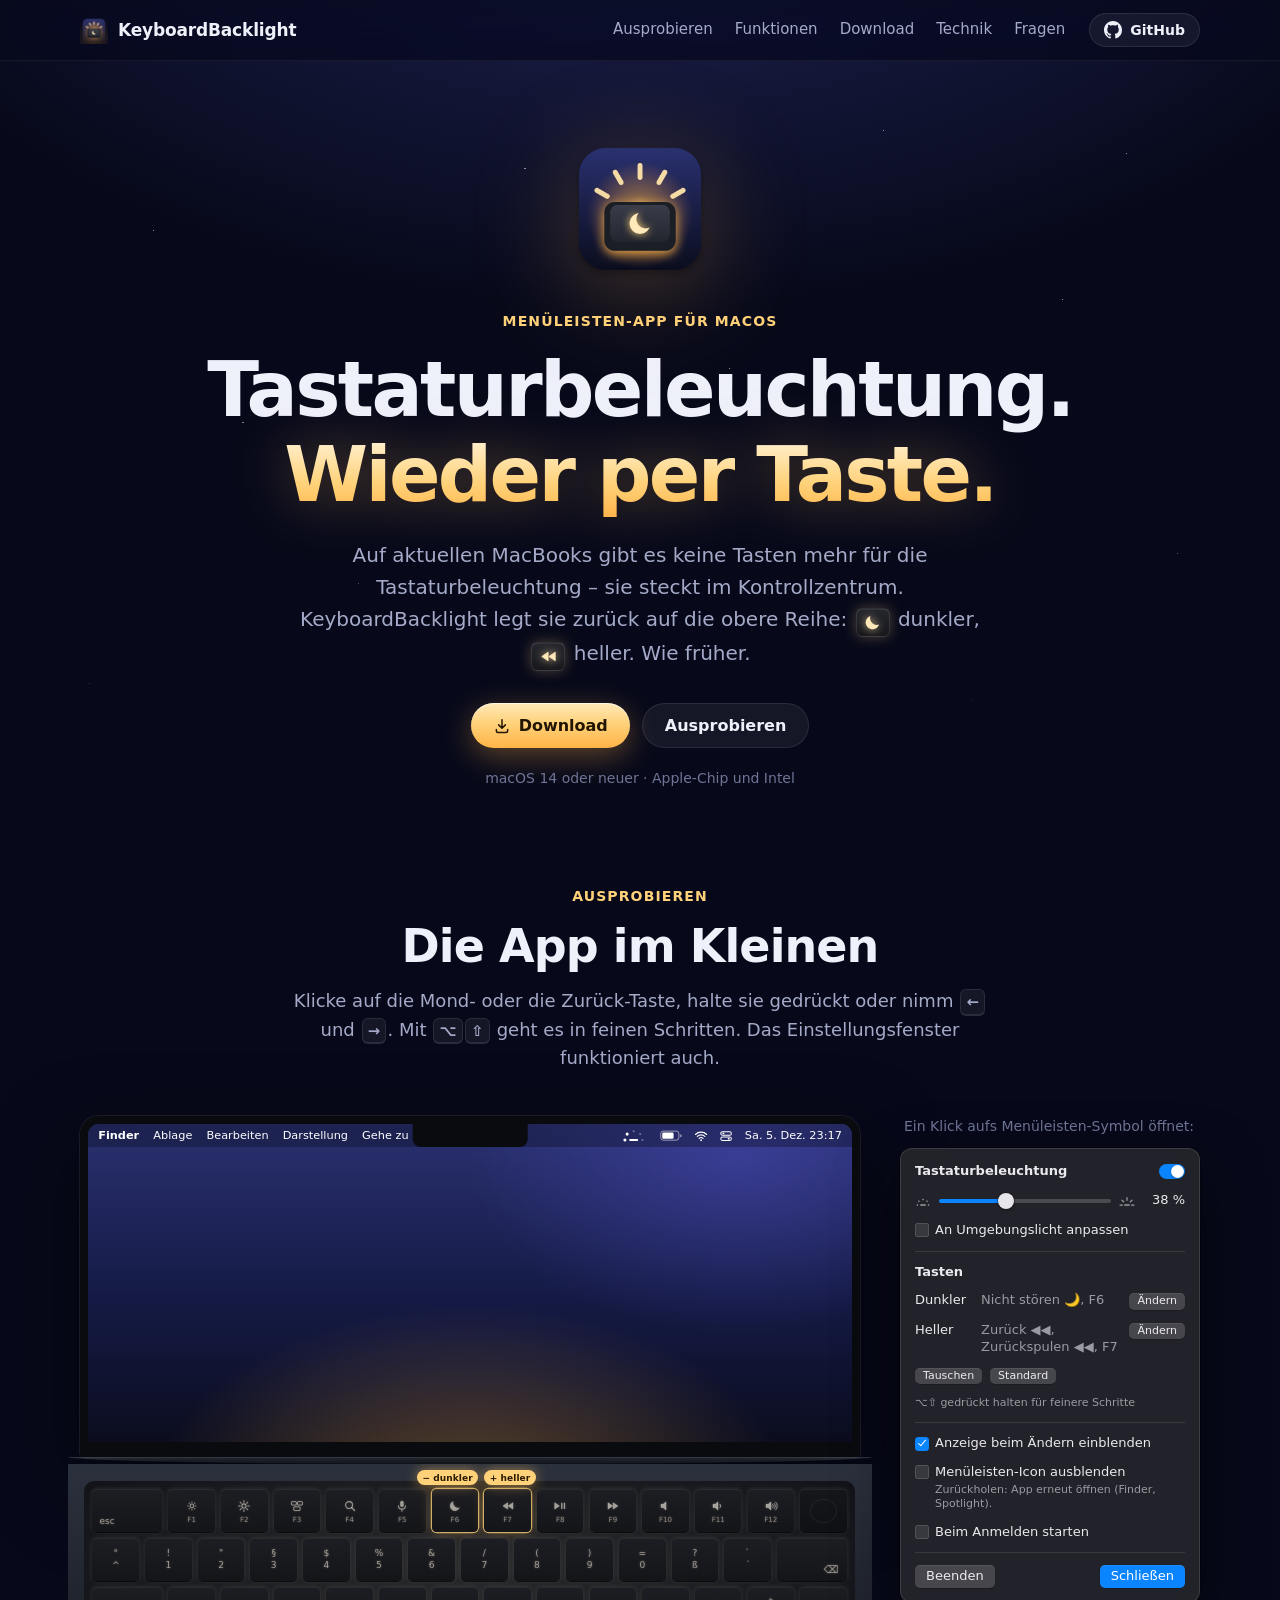
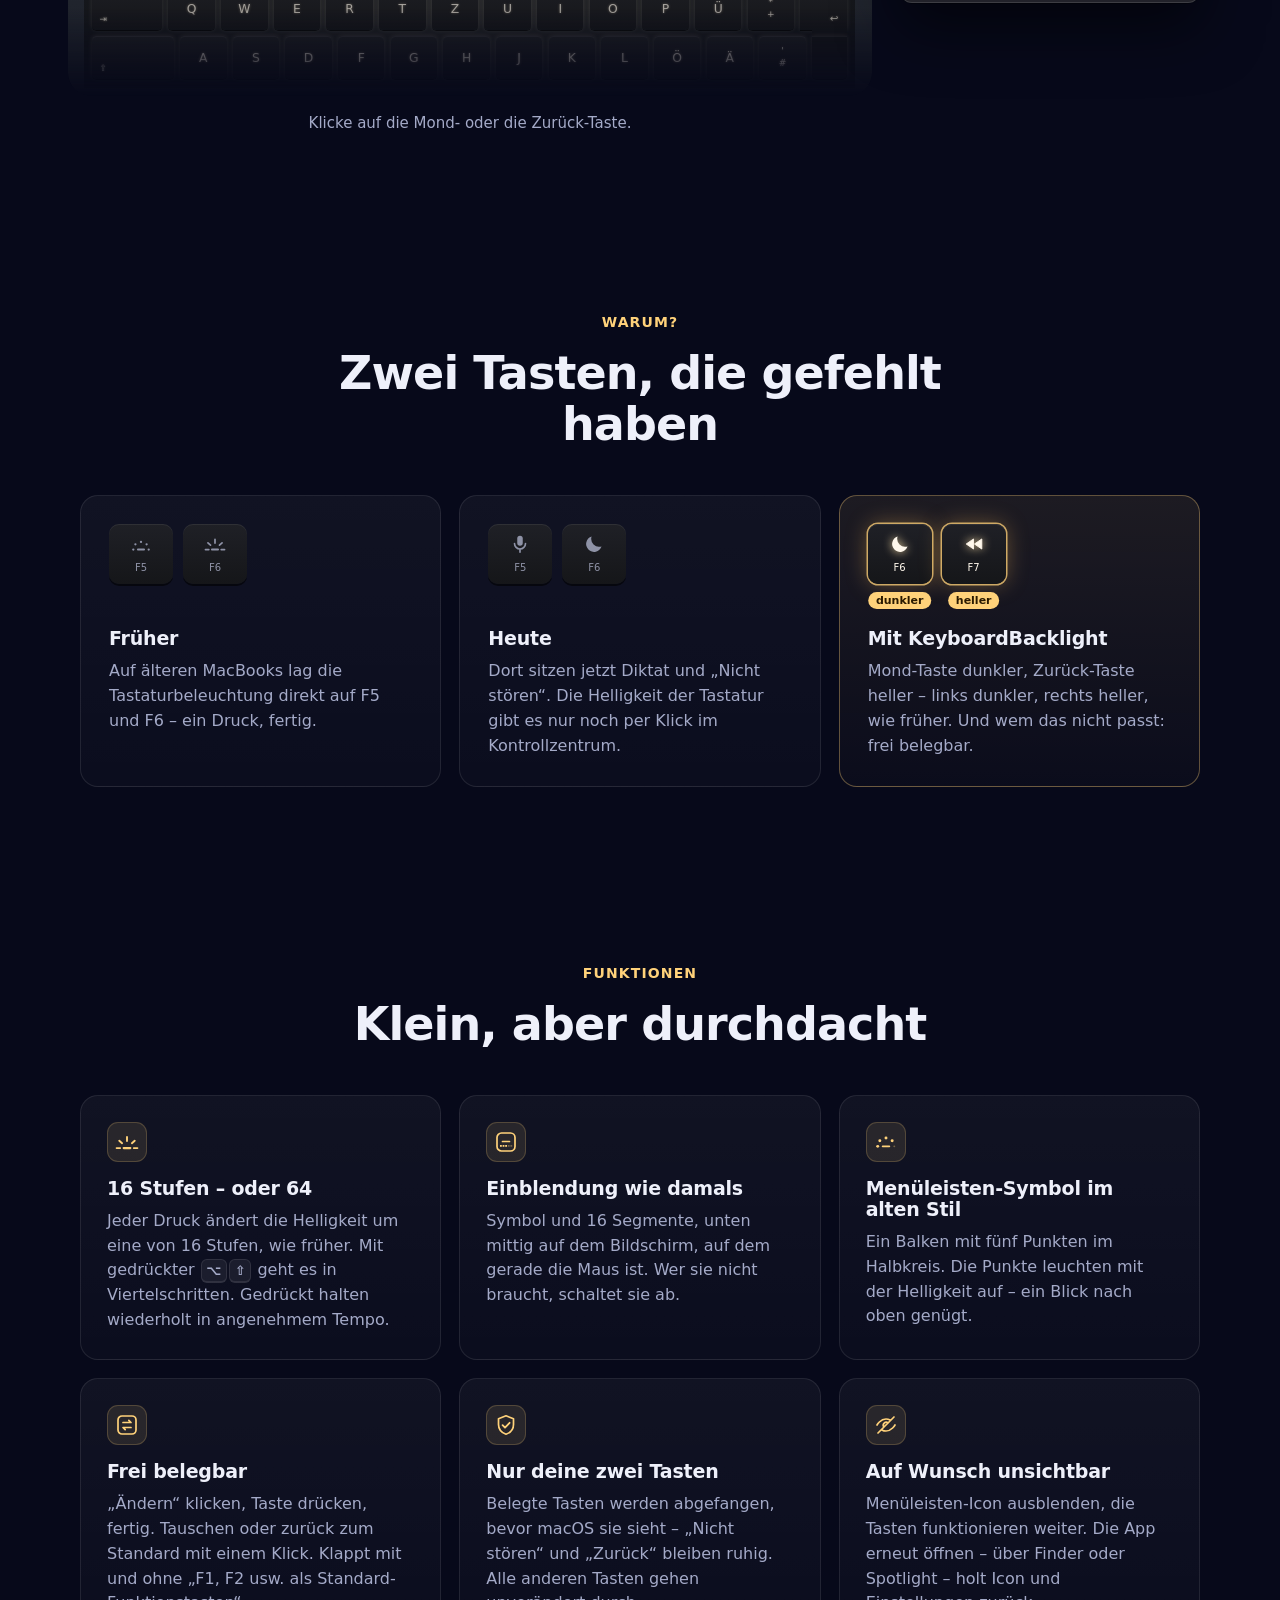
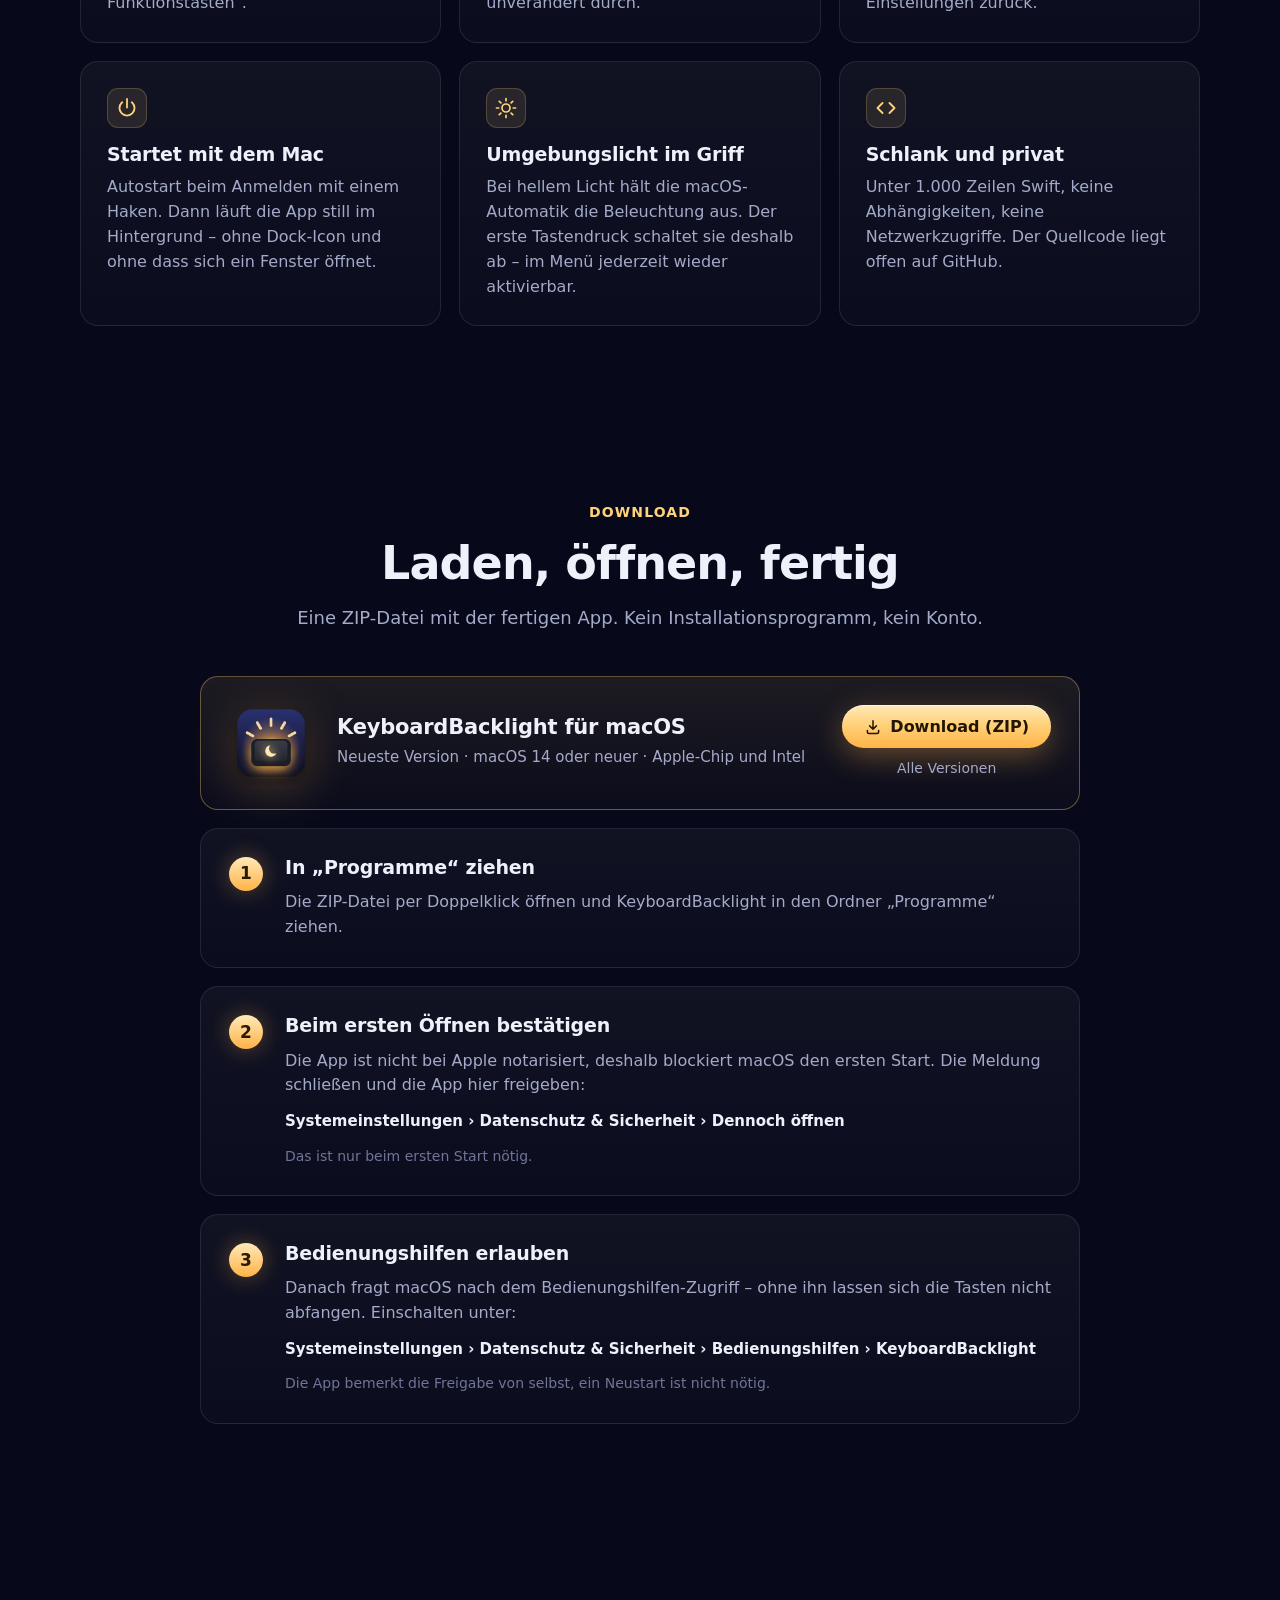
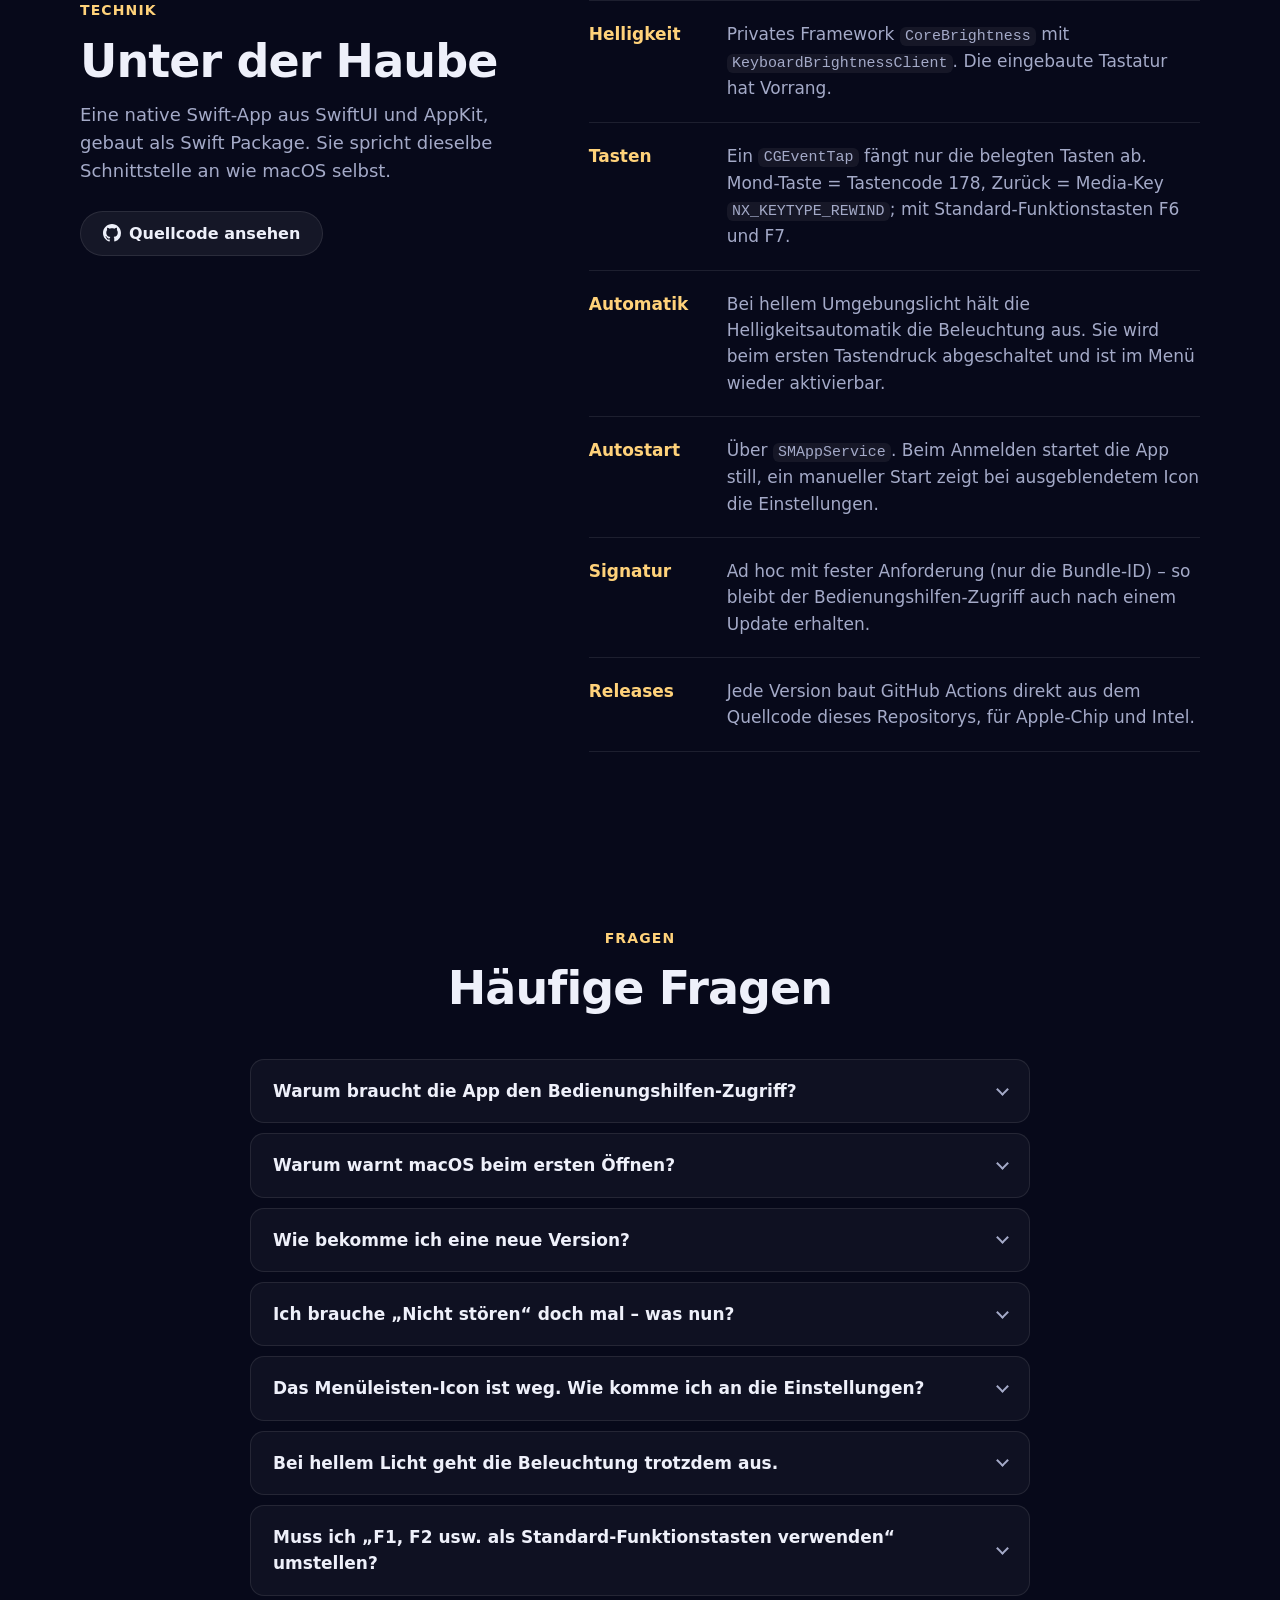
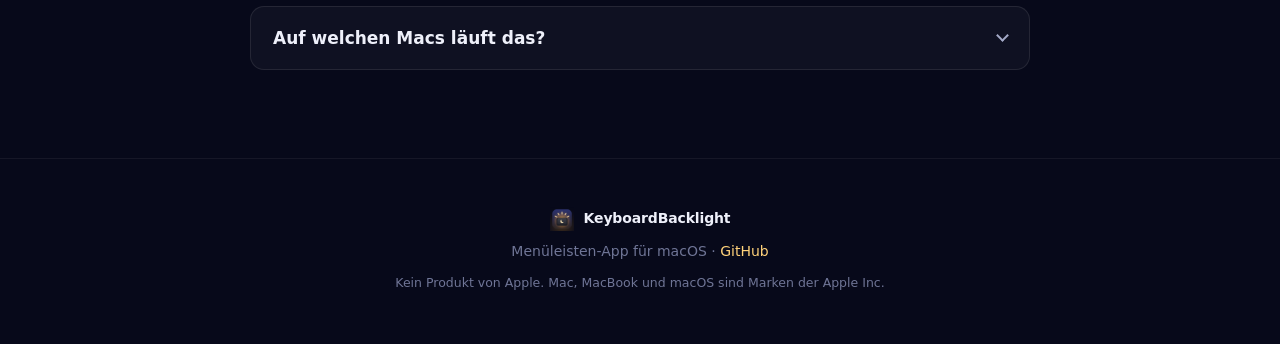
==== commit db10e4ca: "Download statt Bauen: Release-Workflow und Download-Bereich - Website: Abschnitt „Installation“ (Bau" ====
--- a/docs/index.html
+++ b/docs/index.html
@@ -40,8 +40,7 @@
   <symbol id="i-battery" viewBox="0 0 30 16"><rect x="1" y="2" width="24" height="12" rx="3.4" fill="none" stroke="currentColor" stroke-width="1.3" opacity=".55"/><rect x="3" y="4" width="15" height="8" rx="1.6" fill="currentColor"/><path d="M26.8 6v4a2 2 0 0 0 0-4z" fill="currentColor" opacity=".55"/></symbol>
   <symbol id="i-cc" viewBox="0 0 24 24"><g fill="none" stroke="currentColor" stroke-width="1.7"><rect x="3" y="4.5" width="18" height="6" rx="3"/><rect x="3" y="13.5" width="18" height="6" rx="3"/></g><circle cx="7.5" cy="7.5" r="1.6" fill="currentColor"/><circle cx="16.5" cy="16.5" r="1.6" fill="currentColor"/></symbol>
   <symbol id="i-github" viewBox="0 0 16 16"><path fill="currentColor" d="M8 0C3.58 0 0 3.58 0 8c0 3.54 2.29 6.53 5.47 7.59.4.07.55-.17.55-.38 0-.19-.01-.82-.01-1.49-2.01.37-2.53-.49-2.69-.94-.09-.23-.48-.94-.82-1.13-.28-.15-.68-.52-.01-.53.63-.01 1.08.58 1.23.82.72 1.21 1.87.87 2.33.66.07-.52.28-.87.51-1.07-1.78-.2-3.64-.89-3.64-3.95 0-.87.31-1.59.82-2.15-.08-.2-.36-1.02.08-2.12 0 0 .67-.21 2.2.82.64-.18 1.32-.27 2-.27.68 0 1.36.09 2 .27 1.53-1.04 2.2-.82 2.2-.82.44 1.1.16 1.92.08 2.12.51.56.82 1.27.82 2.15 0 3.07-1.87 3.75-3.65 3.95.29.25.54.73.54 1.48 0 1.07-.01 1.93-.01 2.2 0 .21.15.46.55.38A8.013 8.013 0 0 0 16 8c0-4.42-3.58-8-8-8z"/></symbol>
-  <symbol id="i-copy" viewBox="0 0 24 24"><g fill="none" stroke="currentColor" stroke-width="1.8" stroke-linejoin="round"><rect x="8.5" y="8.5" width="11" height="12" rx="2"/><path d="M15.5 8.5V5.5a2 2 0 0 0-2-2h-7a2 2 0 0 0-2 2v9a2 2 0 0 0 2 2h2"/></g></symbol>
-  <symbol id="i-check" viewBox="0 0 24 24"><path d="M5 12.5l4.5 4.5L19 7.5" fill="none" stroke="currentColor" stroke-width="2.2" stroke-linecap="round" stroke-linejoin="round"/></symbol>
+  <symbol id="i-download" viewBox="0 0 24 24"><path d="M12 3.5v11M7.5 10.5L12 15l4.5-4.5M4.5 16.5v2a2 2 0 0 0 2 2h11a2 2 0 0 0 2-2v-2" fill="none" stroke="currentColor" stroke-width="2" stroke-linecap="round" stroke-linejoin="round"/></symbol>
 </svg>
 
 <header class="nav">
@@ -53,7 +52,7 @@
     <nav class="nav-links" aria-label="Abschnitte">
       <a href="#demo">Ausprobieren</a>
       <a href="#funktionen">Funktionen</a>
-      <a href="#installieren">Installation</a>
+      <a href="#download">Download</a>
       <a href="#technik">Technik</a>
       <a href="#faq">Fragen</a>
     </nav>
@@ -79,10 +78,10 @@
         Wie früher.
       </p>
       <div class="cta">
-        <a class="btn btn-primary" href="#installieren">Installieren</a>
+        <a class="btn btn-primary" href="#download"><svg class="ic" aria-hidden="true"><use href="#i-download"/></svg><span>Download</span></a>
         <a class="btn btn-ghost" href="#demo">Ausprobieren</a>
       </div>
-      <p class="meta">macOS 14 oder neuer · getestet auf MacBook Air M3 mit macOS 26</p>
+      <p class="meta">macOS 14 oder neuer · Apple-Chip und Intel</p>
     </div>
   </section>
 
@@ -272,46 +271,54 @@
         <article class="card feature">
           <svg class="f-ic" viewBox="0 0 24 24" aria-hidden="true"><path d="M8.5 7L3.5 12l5 5M15.5 7l5 5-5 5" fill="none" stroke="currentColor" stroke-width="1.8" stroke-linecap="round" stroke-linejoin="round"/></svg>
           <h3>Schlank und privat</h3>
-          <p>Unter 1.000 Zeilen Swift, keine Abhängigkeiten, keine Netzwerkzugriffe. Zum Bauen reichen die Command Line Tools – kein Xcode-Projekt nötig.</p>
-        </article>
-      </div>
-    </div>
-  </section>
-
-  <section id="installieren" class="section">
+          <p>Unter 1.000 Zeilen Swift, keine Abhängigkeiten, keine Netzwerkzugriffe. Der Quellcode liegt offen auf GitHub.</p>
+        </article>
+      </div>
+    </div>
+  </section>
+
+  <section id="download" class="section">
     <div class="wrap">
       <header class="section-head">
-        <p class="eyebrow">Installation</p>
-        <h2>Bauen, starten, fertig</h2>
-        <p>KeyboardBacklight wird direkt aus dem Quellcode gebaut. Ein Skript erledigt alles.</p>
-      </header>
+        <p class="eyebrow">Download</p>
+        <h2>Laden, öffnen, fertig</h2>
+        <p>Eine ZIP-Datei mit der fertigen App. Kein Installationsprogramm, kein Konto.</p>
+      </header>
+      <div class="card download">
+        <img src="img/icon-256.png" alt="" width="84" height="84">
+        <div class="download-text">
+          <h3>KeyboardBacklight für macOS</h3>
+          <p>Neueste Version · macOS 14 oder neuer · Apple-Chip und Intel</p>
+        </div>
+        <div class="download-actions">
+          <a class="btn btn-primary" href="https://github.com/achirus-code/KeyboardBacklight/releases/latest/download/KeyboardBacklight.zip"><svg class="ic" aria-hidden="true"><use href="#i-download"/></svg><span>Download (ZIP)</span></a>
+          <a class="download-more" href="https://github.com/achirus-code/KeyboardBacklight/releases">Alle Versionen</a>
+        </div>
+      </div>
       <ol class="steps">
         <li class="card step">
           <span class="step-n">1</span>
           <div class="step-body">
-          <h3>Voraussetzungen</h3>
-          <p>Ein Mac mit Tastaturbeleuchtung und macOS 14 Sonoma oder neuer. Dazu die Xcode Command Line Tools – das ganze Xcode ist nicht nötig:</p>
-          <div class="code"><pre><code>xcode-select --install</code></pre><button class="copy" type="button" aria-label="Befehl kopieren"><svg aria-hidden="true"><use href="#i-copy"/></svg></button></div>
+            <h3>In „Programme“ ziehen</h3>
+            <p>Die ZIP-Datei per Doppelklick öffnen und KeyboardBacklight in den Ordner „Programme“ ziehen.</p>
           </div>
         </li>
         <li class="card step">
           <span class="step-n">2</span>
           <div class="step-body">
-          <h3>Bauen und installieren</h3>
-          <p>Baut die App, kopiert sie nach <code>/Applications</code> („Programme“) und startet sie:</p>
-          <div class="code"><pre><code>git clone https://github.com/achirus-code/KeyboardBacklight.git
-cd KeyboardBacklight
-./build.sh install</code></pre><button class="copy" type="button" aria-label="Befehle kopieren"><svg aria-hidden="true"><use href="#i-copy"/></svg></button></div>
-          <p class="hint">Nur <code>./build.sh</code> baut <code>KeyboardBacklight.app</code> im Projektordner, ohne sie zu installieren.</p>
+            <h3>Beim ersten Öffnen bestätigen</h3>
+            <p>Die App ist nicht bei Apple notarisiert, deshalb blockiert macOS den ersten Start. Die Meldung schließen und die App hier freigeben:</p>
+            <p class="path">Systemeinstellungen › Datenschutz &amp; Sicherheit › Dennoch öffnen</p>
+            <p class="hint">Das ist nur beim ersten Start nötig.</p>
           </div>
         </li>
         <li class="card step">
           <span class="step-n">3</span>
           <div class="step-body">
-          <h3>Bedienungshilfen erlauben</h3>
-          <p>Beim ersten Start fragt macOS nach dem Bedienungshilfen-Zugriff – ohne ihn lassen sich die Tasten nicht abfangen. Einschalten unter:</p>
-          <p class="path">Systemeinstellungen › Datenschutz &amp; Sicherheit › Bedienungshilfen › KeyboardBacklight</p>
-          <p class="hint">Die App bemerkt die Freigabe von selbst, ein Neustart ist nicht nötig. Sie bleibt auch nach einem Neubau erhalten.</p>
+            <h3>Bedienungshilfen erlauben</h3>
+            <p>Danach fragt macOS nach dem Bedienungshilfen-Zugriff – ohne ihn lassen sich die Tasten nicht abfangen. Einschalten unter:</p>
+            <p class="path">Systemeinstellungen › Datenschutz &amp; Sicherheit › Bedienungshilfen › KeyboardBacklight</p>
+            <p class="hint">Die App bemerkt die Freigabe von selbst, ein Neustart ist nicht nötig.</p>
           </div>
         </li>
       </ol>
@@ -331,8 +338,8 @@
         <div><dt>Tasten</dt><dd>Ein <code>CGEventTap</code> fängt nur die belegten Tasten ab. Mond-Taste = Tastencode 178, Zurück = Media-Key <code>NX_KEYTYPE_REWIND</code>; mit Standard-Funktionstasten F6 und F7.</dd></div>
         <div><dt>Automatik</dt><dd>Bei hellem Umgebungslicht hält die Helligkeitsautomatik die Beleuchtung aus. Sie wird beim ersten Tastendruck abgeschaltet und ist im Menü wieder aktivierbar.</dd></div>
         <div><dt>Autostart</dt><dd>Über <code>SMAppService</code>. Beim Anmelden startet die App still, ein manueller Start zeigt bei ausgeblendetem Icon die Einstellungen.</dd></div>
-        <div><dt>Signatur</dt><dd>Ad hoc mit fester Anforderung (nur die Bundle-ID) – so bleibt der Bedienungshilfen-Zugriff nach einem Neubau erhalten.</dd></div>
-        <div><dt>App-Icon</dt><dd>Wird per Skript gezeichnet: <code>swift Scripts/make-icon.swift</code></dd></div>
+        <div><dt>Signatur</dt><dd>Ad hoc mit fester Anforderung (nur die Bundle-ID) – so bleibt der Bedienungshilfen-Zugriff auch nach einem Update erhalten.</dd></div>
+        <div><dt>Releases</dt><dd>Jede Version baut GitHub Actions direkt aus dem Quellcode dieses Repositorys, für Apple-Chip und Intel.</dd></div>
       </dl>
     </div>
   </section>
@@ -349,6 +356,14 @@
           <p>Nur so kann sie die Mond- und die Zurück-Taste abfangen, bevor macOS „Nicht stören“ umschaltet oder die Musik zurückspult. Abgefangen werden ausschließlich die belegten Tasten, alle anderen gehen unverändert weiter. Die App hat keinerlei Netzwerkzugriff und speichert keine Eingaben.</p>
         </details>
         <details>
+          <summary>Warum warnt macOS beim ersten Öffnen?</summary>
+          <p>KeyboardBacklight ist nicht bei Apple notarisiert, dafür wäre ein kostenpflichtiges Entwicklerkonto nötig. macOS startet die App deshalb erst, wenn du sie unter Systemeinstellungen › Datenschutz &amp; Sicherheit mit „Dennoch öffnen“ freigibst. Der Quellcode ist offen auf GitHub, und jede Version wird dort automatisch daraus gebaut.</p>
+        </details>
+        <details>
+          <summary>Wie bekomme ich eine neue Version?</summary>
+          <p>Die neue ZIP-Datei laden und die App im Ordner „Programme“ ersetzen. Der Bedienungshilfen-Zugriff bleibt dabei erhalten.</p>
+        </details>
+        <details>
           <summary>Ich brauche „Nicht stören“ doch mal – was nun?</summary>
           <p>Mit dem Schalter oben im Einstellungsfenster lässt sich das Abfangen jederzeit pausieren. Oder du belegst „Dunkler“ und „Heller“ einfach mit anderen Tasten.</p>
         </details>
@@ -366,7 +381,7 @@
         </details>
         <details>
           <summary>Auf welchen Macs läuft das?</summary>
-          <p>Vorausgesetzt ist macOS 14 oder neuer und eine Tastatur mit Beleuchtung. Getestet ist die App auf einem MacBook Air M3 mit macOS 26. Findet sie keine Tastaturbeleuchtung, zeigt das Einstellungsfenster einen Hinweis.</p>
+          <p>Vorausgesetzt ist macOS 14 oder neuer und eine Tastatur mit Beleuchtung. Die App ist für Apple-Chip und Intel gebaut, getestet ist sie auf einem MacBook Air M3 mit macOS 26. Findet sie keine Tastaturbeleuchtung, zeigt das Einstellungsfenster einen Hinweis.</p>
         </details>
       </div>
     </div>
--- a/docs/style.css
+++ b/docs/style.css
@@ -497,7 +497,24 @@
 @media (max-width: 960px) { .features { grid-template-columns: repeat(2, 1fr); } }
 @media (max-width: 620px) { .features { grid-template-columns: 1fr; } }
 
-/* Installation */
+/* Download */
+.download {
+  display: flex; align-items: center; gap: 24px;
+  max-width: 880px; margin: 0 auto 18px; padding: 24px 28px;
+  border-color: rgb(255 210 122 / 0.35);
+  background: linear-gradient(180deg, rgb(255 210 122 / 0.09), rgb(255 210 122 / 0.02));
+}
+.download img { width: 84px; height: 84px; flex: none; filter: drop-shadow(0 10px 24px rgb(255 179 71 / 0.25)); }
+.download-text { flex: 1; min-width: 0; display: flex; flex-direction: column; gap: 6px; }
+.download-text h3 { font-size: 21px; }
+.download-text p { font-size: 15px; }
+.download-actions { display: flex; flex-direction: column; align-items: center; gap: 10px; }
+.download-more { color: var(--muted); font-size: 14px; }
+@media (max-width: 640px) {
+  .download { flex-direction: column; text-align: center; padding: 26px 22px; }
+}
+
+/* Schritte */
 .steps { list-style: none; padding: 0; margin: 0 auto; max-width: 880px; display: flex; flex-direction: column; gap: 18px; }
 .step { position: relative; padding: 28px; display: flex; gap: 22px; min-width: 0; }
 .step-body { flex: 1; min-width: 0; display: flex; flex-direction: column; gap: 12px; }
@@ -508,22 +525,6 @@
 }
 .step .hint { font-size: 14px; color: var(--faint); }
 .path { color: var(--text) !important; font-size: 15px !important; font-weight: 550; }
-.code { position: relative; }
-.code pre {
-  margin: 0; padding: 14px 44px 14px 14px; overflow-x: auto;
-  background: #05060f; border: 1px solid var(--border); border-radius: 12px;
-  font: 13.5px/1.6 var(--mono); color: #e7e9f5;
-  white-space: pre-wrap; overflow-wrap: anywhere;
-}
-.code code { background: none; padding: 0; font-size: inherit; }
-.copy {
-  position: absolute; top: 8px; right: 8px; display: grid; place-items: center;
-  width: 30px; height: 30px; padding: 0; border: 1px solid var(--border); border-radius: 8px;
-  background: #11142a; color: var(--muted); cursor: pointer;
-}
-.copy:hover { color: var(--text); }
-.copy svg { width: 16px; height: 16px; }
-.copy.is-done { color: #5ee08c; }
 @media (max-width: 560px) { .step { flex-direction: column; gap: 14px; padding: 22px; } }
 
 /* Technik */
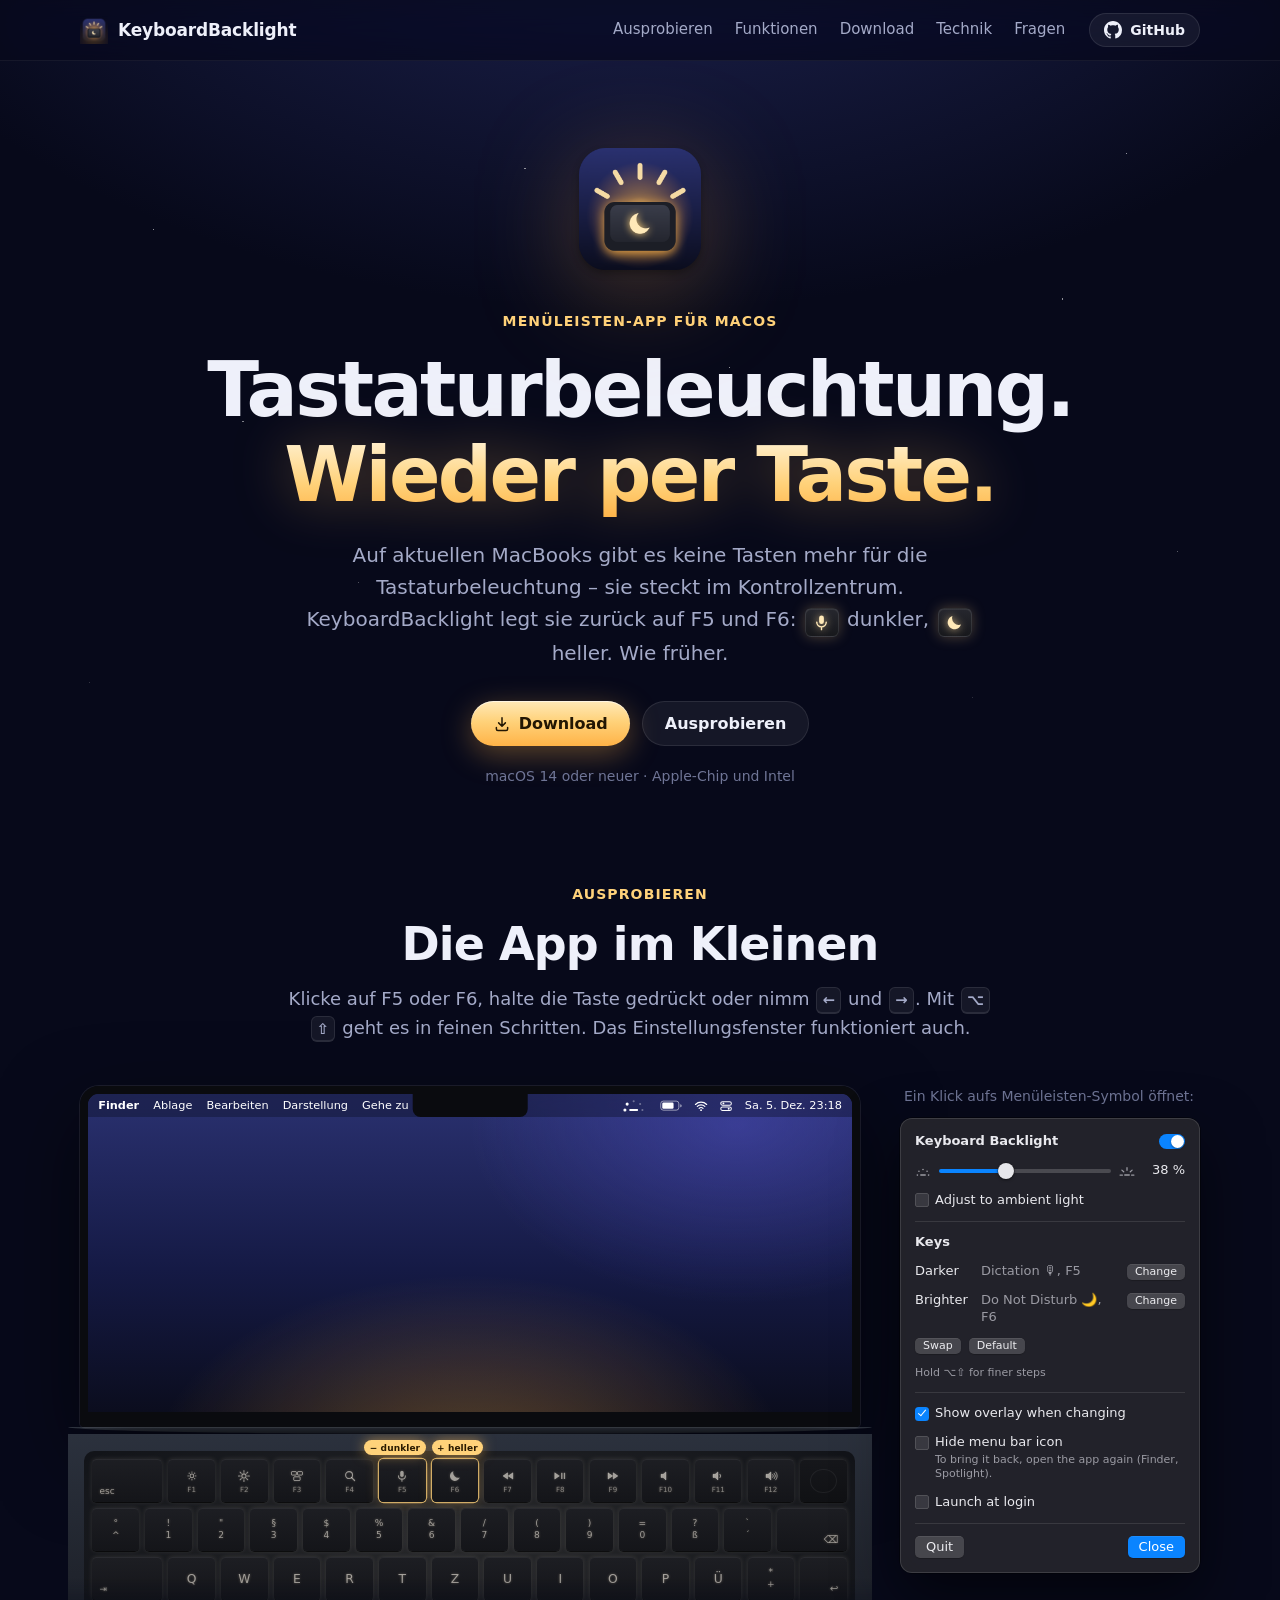
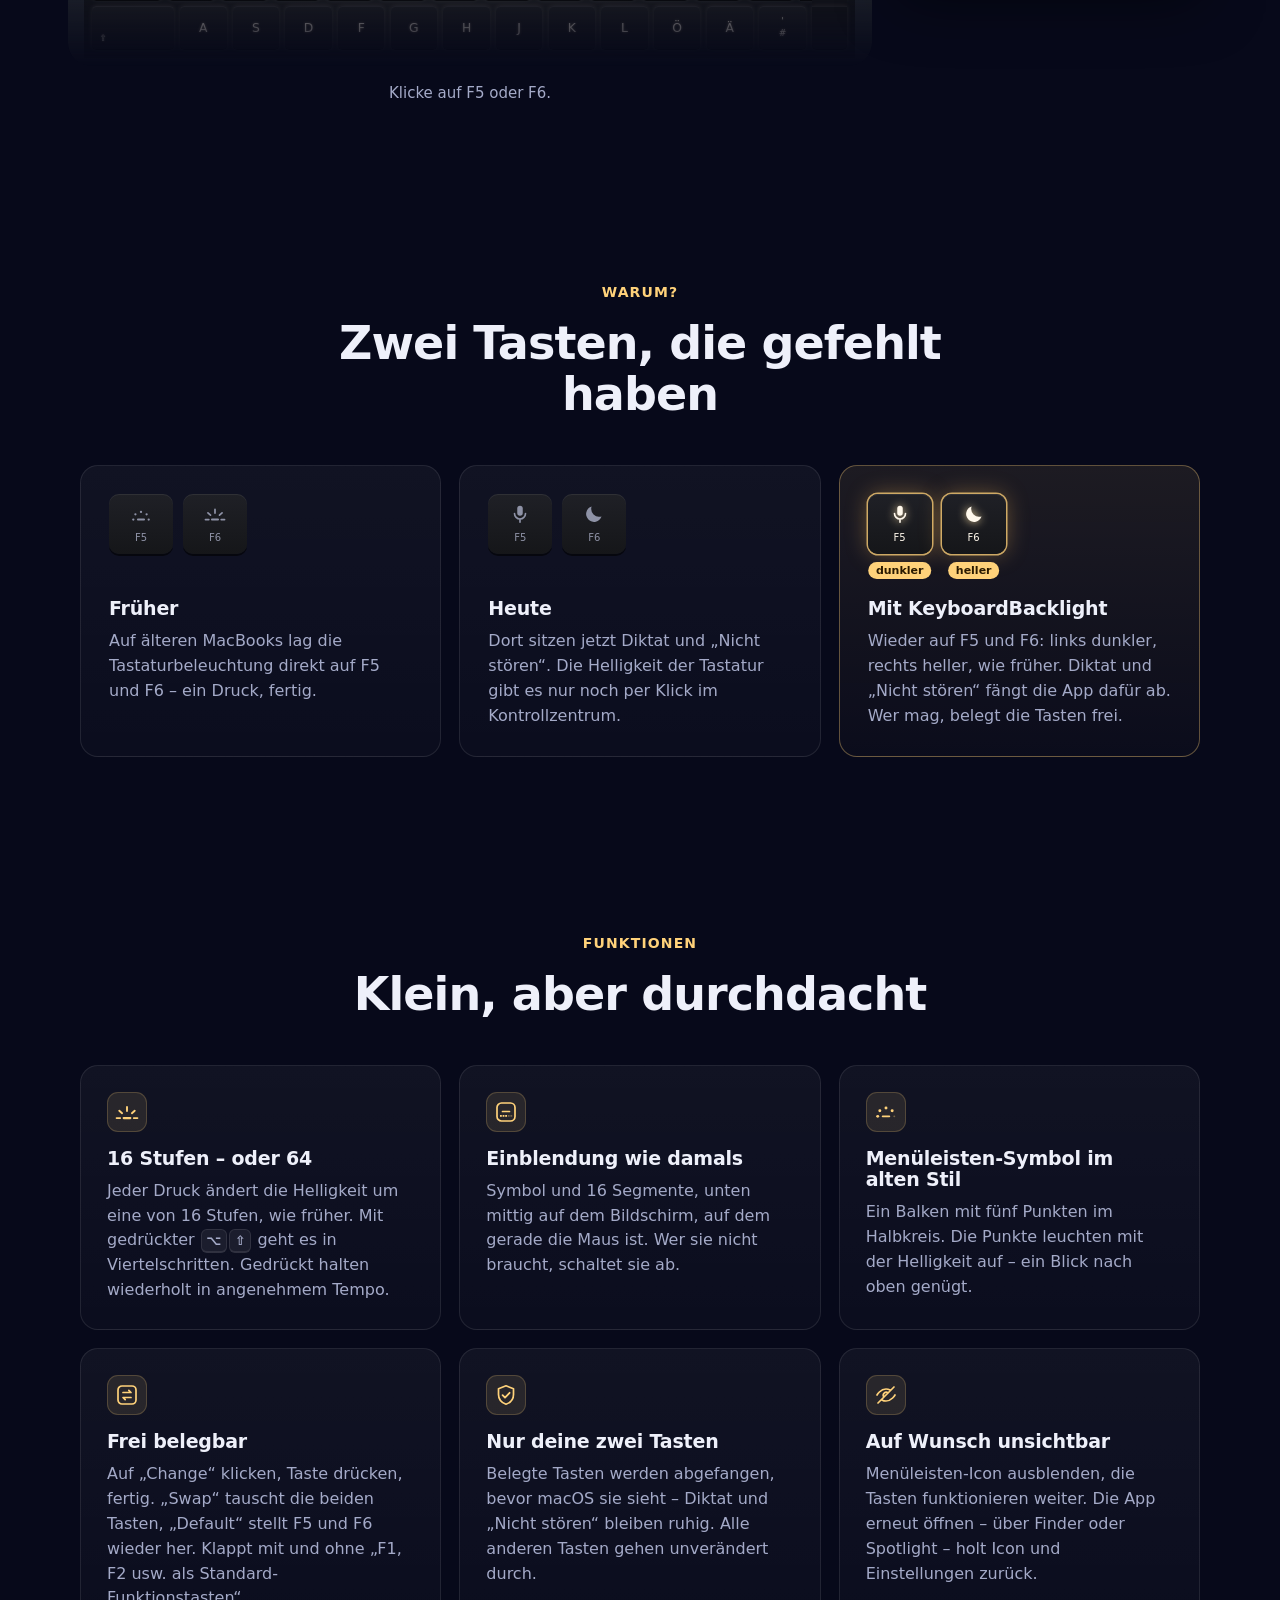
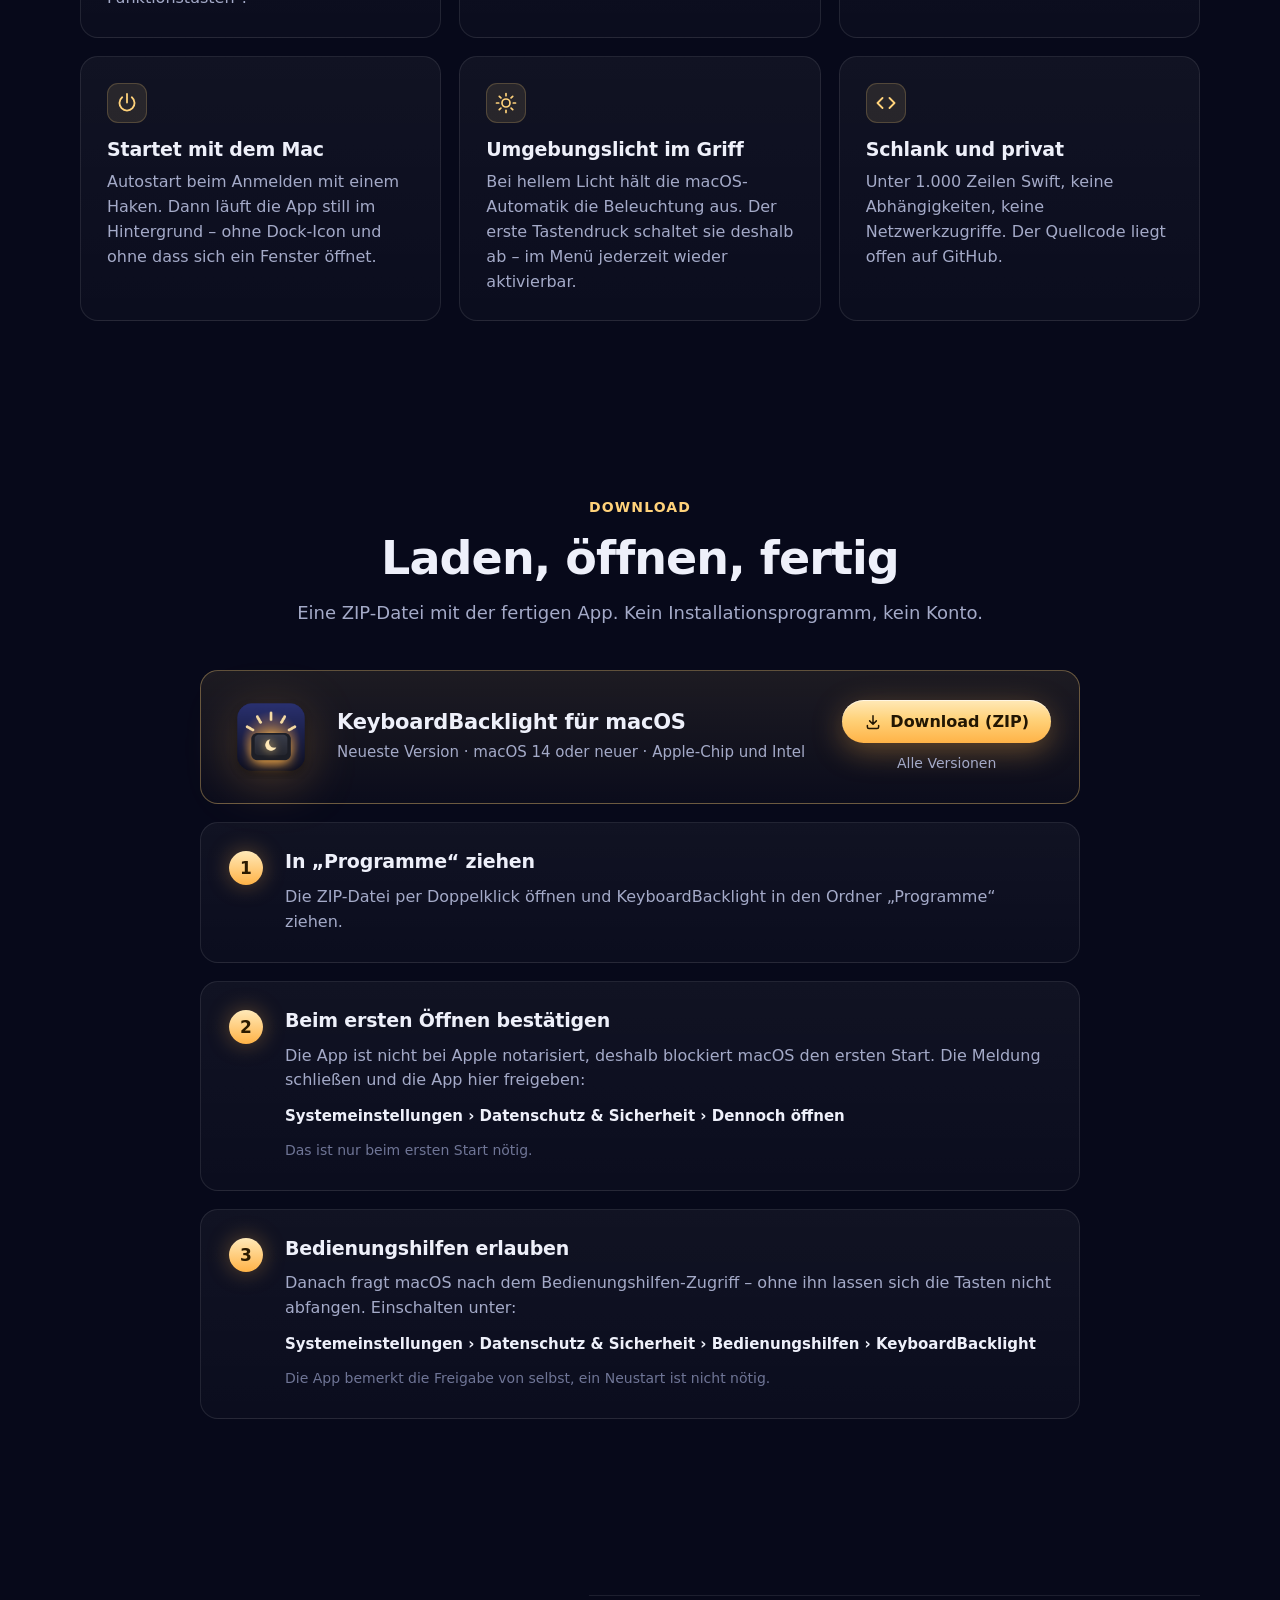
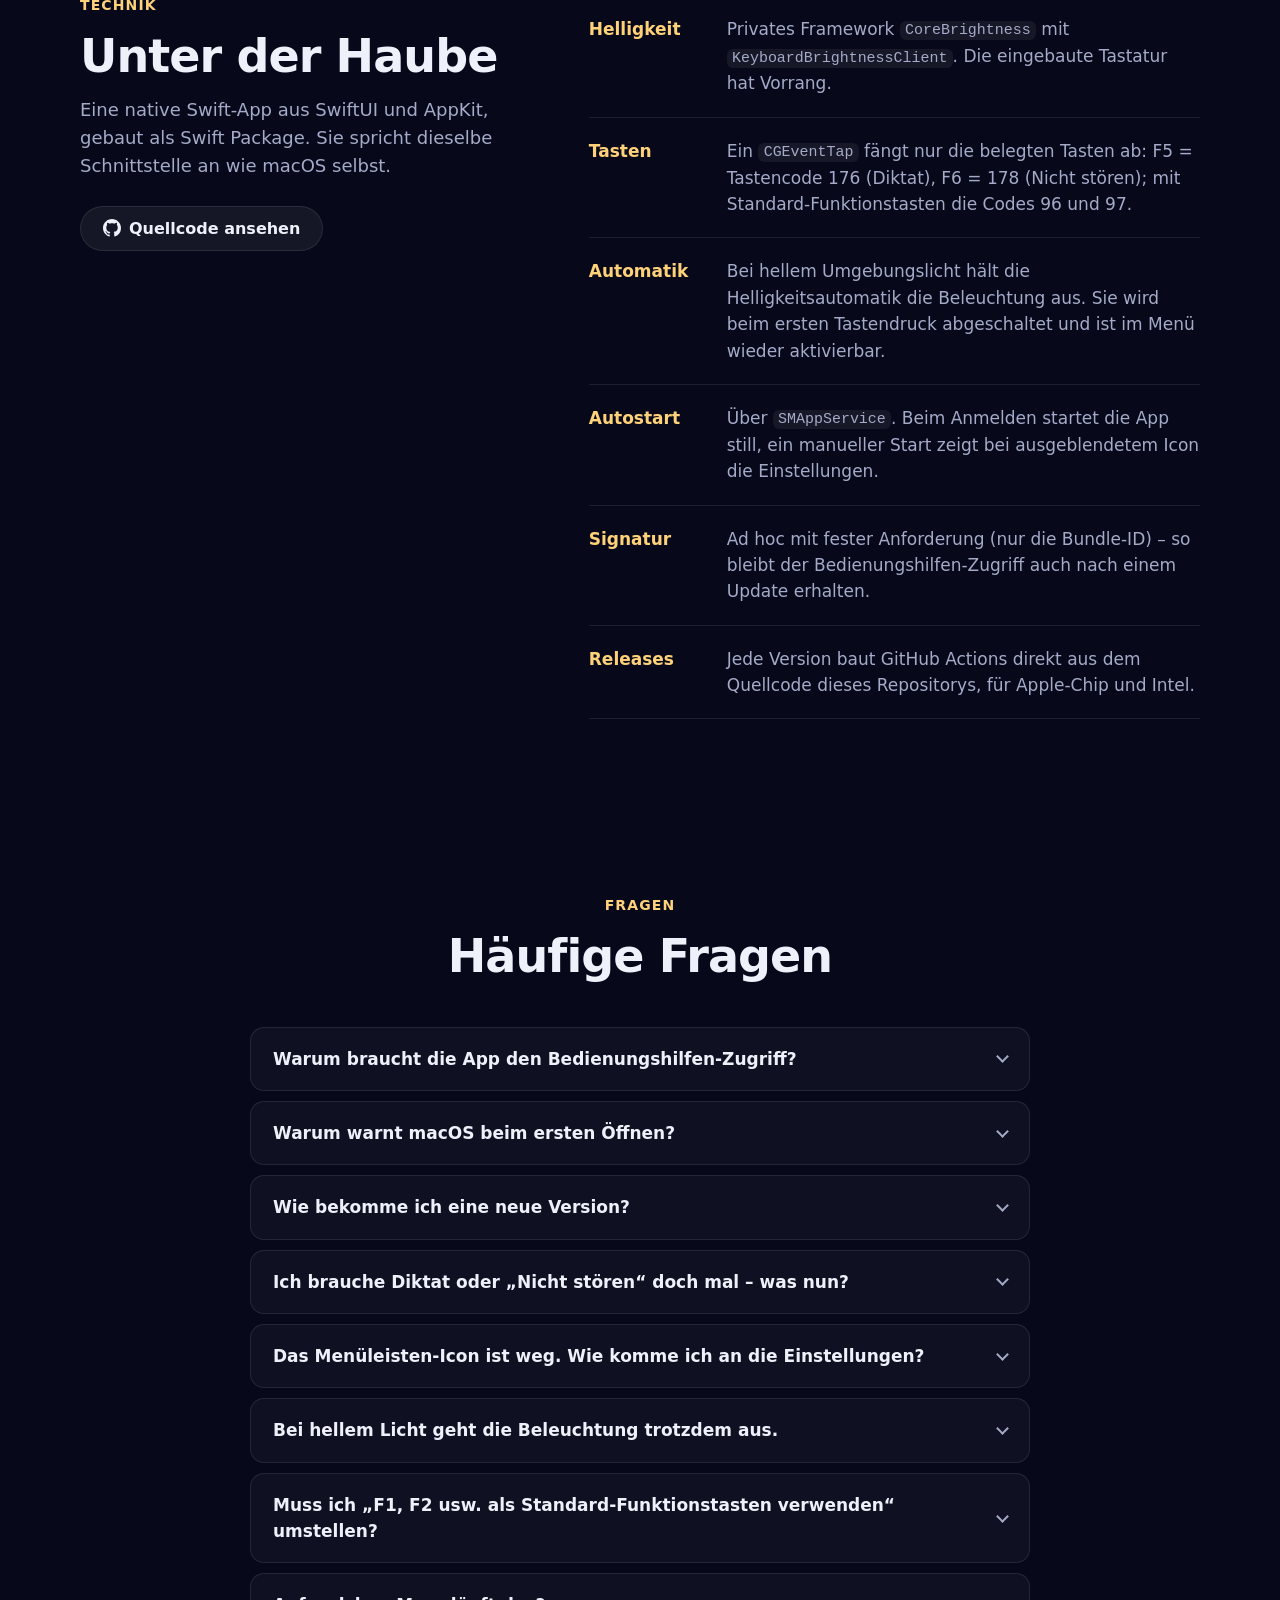
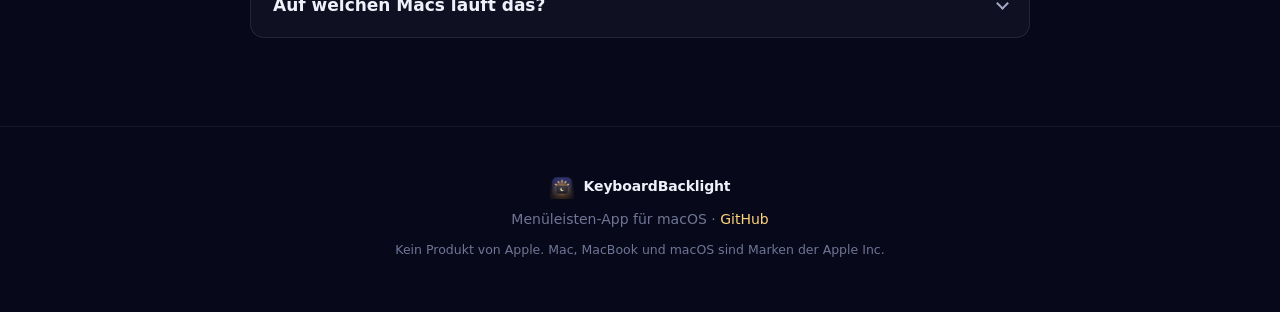
==== commit 443f4a01: "F5/F6 as default keys, app and README in English, release without tags - Default keys: F5 (Dictation" ====
--- a/docs/index.html
+++ b/docs/index.html
@@ -4,7 +4,7 @@
   <meta charset="utf-8">
   <meta name="viewport" content="width=device-width, initial-scale=1">
   <title>KeyboardBacklight – Tastaturbeleuchtung per Taste für macOS</title>
-  <meta name="description" content="Menüleisten-App für macOS: Tastaturbeleuchtung wieder per Taste steuern – Mond-Taste dunkler, Zurück-Taste heller. 16 Stufen, Einblendung wie früher, Tasten frei belegbar.">
+  <meta name="description" content="Menüleisten-App für macOS: Tastaturbeleuchtung wieder per Taste steuern – F5 dunkler, F6 heller. 16 Stufen, Einblendung wie früher, Tasten frei belegbar.">
   <meta name="theme-color" content="#07091a">
   <meta name="color-scheme" content="dark">
   <link rel="icon" type="image/png" href="img/favicon-64.png">
@@ -12,7 +12,7 @@
   <meta property="og:type" content="website">
   <meta property="og:locale" content="de_DE">
   <meta property="og:title" content="KeyboardBacklight – Tastaturbeleuchtung. Wieder per Taste.">
-  <meta property="og:description" content="Menüleisten-App für macOS: Mond-Taste dunkler, Zurück-Taste heller – wie früher.">
+  <meta property="og:description" content="Menüleisten-App für macOS: F5 dunkler, F6 heller – wie früher.">
   <meta property="og:image" content="https://achirus-code.github.io/KeyboardBacklight/img/og.png">
   <meta name="twitter:card" content="summary_large_image">
   <link rel="stylesheet" href="style.css">
@@ -72,9 +72,9 @@
       <h1>Tastatur&shy;beleuchtung.<br><span class="glow-text">Wieder per Taste.</span></h1>
       <p class="lead">
         Auf aktuellen MacBooks gibt es keine Tasten mehr für die Tastaturbeleuchtung – sie steckt im Kontrollzentrum.
-        KeyboardBacklight legt sie zurück auf die obere Reihe:
-        <kbd class="kc" title="Mond-Taste (F6)"><svg aria-hidden="true"><use href="#i-moon"/></svg><span class="sr">Mond-Taste</span></kbd> dunkler,
-        <kbd class="kc" title="Zurück-Taste (F7)"><svg aria-hidden="true"><use href="#i-rewind"/></svg><span class="sr">Zurück-Taste</span></kbd> heller.
+        KeyboardBacklight legt sie zurück auf F5 und F6:
+        <kbd class="kc" title="F5 (Diktat)"><svg aria-hidden="true"><use href="#i-mic"/></svg><span class="sr">F5</span></kbd> dunkler,
+        <kbd class="kc" title="F6 (Nicht stören)"><svg aria-hidden="true"><use href="#i-moon"/></svg><span class="sr">F6</span></kbd> heller.
         Wie früher.
       </p>
       <div class="cta">
@@ -90,7 +90,7 @@
       <header class="section-head">
         <p class="eyebrow">Ausprobieren</p>
         <h2>Die App im Kleinen</h2>
-        <p>Klicke auf die Mond- oder die Zurück-Taste, halte sie gedrückt oder nimm <kbd class="k">←</kbd> und <kbd class="k">→</kbd>.
+        <p>Klicke auf F5 oder F6, halte die Taste gedrückt oder nimm <kbd class="k">←</kbd> und <kbd class="k">→</kbd>.
           Mit <kbd class="k">⌥</kbd><kbd class="k">⇧</kbd> geht es in feinen Schritten. Das Einstellungsfenster funktioniert auch.</p>
       </header>
 
@@ -121,64 +121,64 @@
           <div class="deck">
             <div class="kb" id="kb" role="group" aria-label="MacBook-Tastatur (Vorschau)"></div>
           </div>
-          <p class="demo-status" id="demo-status" aria-live="polite">Klicke auf die Mond- oder die Zurück-Taste.</p>
+          <p class="demo-status" id="demo-status" aria-live="polite">Klicke auf F5 oder F6.</p>
         </div>
 
         <aside class="popover-wrap">
           <p class="popover-caption">Ein Klick aufs Menüleisten-Symbol öffnet:</p>
           <div class="popover" id="popover" aria-label="Einstellungen von KeyboardBacklight (Vorschau)" role="group">
             <div class="po-row po-head">
-              <strong>Tastaturbeleuchtung</strong>
-              <label class="switch" title="Tasten abfangen ein/aus">
-                <input type="checkbox" id="opt-enabled" role="switch" checked aria-label="Tasten abfangen">
+              <strong>Keyboard Backlight</strong>
+              <label class="switch" title="Capture keys on/off">
+                <input type="checkbox" id="opt-enabled" role="switch" checked aria-label="Capture keys">
                 <span class="switch-track"></span>
               </label>
             </div>
 
             <div class="po-row po-slider">
               <svg class="po-ic" aria-hidden="true"><use href="#i-light-min"/></svg>
-              <input type="range" id="opt-brightness" min="0" max="1" step="0.001" value="0.375" aria-label="Helligkeit">
+              <input type="range" id="opt-brightness" min="0" max="1" step="0.001" value="0.375" aria-label="Brightness">
               <svg class="po-ic" aria-hidden="true"><use href="#i-light-max"/></svg>
               <output id="opt-pct" for="opt-brightness">38 %</output>
             </div>
 
-            <label class="check" title="Bei hellem Licht schaltet macOS die Beleuchtung dann ganz aus. Tastendruck schaltet die Automatik ab.">
-              <input type="checkbox" id="opt-auto"><span class="box"></span>An Umgebungslicht anpassen
+            <label class="check" title="In bright light, macOS then turns the backlight off completely. Pressing a key turns the automatic adjustment off.">
+              <input type="checkbox" id="opt-auto"><span class="box"></span>Adjust to ambient light
             </label>
 
             <hr>
 
-            <strong class="po-sub">Tasten</strong>
+            <strong class="po-sub">Keys</strong>
             <div class="keyrow">
-              <span class="keyrow-title">Dunkler</span>
-              <span class="keyrow-label" id="label-darker">Nicht stören 🌙, F6</span>
-              <button type="button" class="mbtn mbtn-sm" data-learn="darker">Ändern</button>
+              <span class="keyrow-title">Darker</span>
+              <span class="keyrow-label" id="label-darker">Dictation 🎙, F5</span>
+              <button type="button" class="mbtn mbtn-sm" data-learn="darker">Change</button>
             </div>
             <div class="keyrow">
-              <span class="keyrow-title">Heller</span>
-              <span class="keyrow-label" id="label-brighter">Zurück ◀◀, Zurückspulen ◀◀, F7</span>
-              <button type="button" class="mbtn mbtn-sm" data-learn="brighter">Ändern</button>
+              <span class="keyrow-title">Brighter</span>
+              <span class="keyrow-label" id="label-brighter">Do Not Disturb 🌙, F6</span>
+              <button type="button" class="mbtn mbtn-sm" data-learn="brighter">Change</button>
             </div>
             <div class="po-buttons">
-              <button type="button" class="mbtn mbtn-sm" id="btn-swap">Tauschen</button>
-              <button type="button" class="mbtn mbtn-sm" id="btn-reset">Standard</button>
-            </div>
-            <p class="po-caption">⌥⇧ gedrückt halten für feinere Schritte</p>
+              <button type="button" class="mbtn mbtn-sm" id="btn-swap">Swap</button>
+              <button type="button" class="mbtn mbtn-sm" id="btn-reset">Default</button>
+            </div>
+            <p class="po-caption">Hold ⌥⇧ for finer steps</p>
 
             <hr>
 
-            <label class="check"><input type="checkbox" id="opt-hud" checked><span class="box"></span>Anzeige beim Ändern einblenden</label>
+            <label class="check"><input type="checkbox" id="opt-hud" checked><span class="box"></span>Show overlay when changing</label>
             <div>
-              <label class="check"><input type="checkbox" id="opt-hide"><span class="box"></span>Menüleisten-Icon ausblenden</label>
-              <p class="po-caption po-indent">Zurückholen: App erneut öffnen (Finder, Spotlight).</p>
-            </div>
-            <label class="check"><input type="checkbox" id="opt-login"><span class="box"></span>Beim Anmelden starten</label>
+              <label class="check"><input type="checkbox" id="opt-hide"><span class="box"></span>Hide menu bar icon</label>
+              <p class="po-caption po-indent">To bring it back, open the app again (Finder, Spotlight).</p>
+            </div>
+            <label class="check"><input type="checkbox" id="opt-login"><span class="box"></span>Launch at login</label>
 
             <hr>
 
             <div class="po-buttons po-footer">
-              <button type="button" class="mbtn" id="btn-quit">Beenden</button>
-              <button type="button" class="mbtn mbtn-default" id="btn-close">Schließen</button>
+              <button type="button" class="mbtn" id="btn-quit">Quit</button>
+              <button type="button" class="mbtn mbtn-default" id="btn-close">Close</button>
             </div>
           </div>
         </aside>
@@ -211,11 +211,11 @@
         </article>
         <article class="card story-card story-card-hl">
           <div class="story-keys">
-            <span class="fk fk-lit"><svg aria-hidden="true"><use href="#i-moon"/></svg><small>F6</small><em>dunkler</em></span>
-            <span class="fk fk-lit"><svg aria-hidden="true"><use href="#i-rewind"/></svg><small>F7</small><em>heller</em></span>
+            <span class="fk fk-lit"><svg aria-hidden="true"><use href="#i-mic"/></svg><small>F5</small><em>dunkler</em></span>
+            <span class="fk fk-lit"><svg aria-hidden="true"><use href="#i-moon"/></svg><small>F6</small><em>heller</em></span>
           </div>
           <h3>Mit KeyboardBacklight</h3>
-          <p>Mond-Taste dunkler, Zurück-Taste heller – links dunkler, rechts heller, wie früher. Und wem das nicht passt: frei belegbar.</p>
+          <p>Wieder auf F5 und F6: links dunkler, rechts heller, wie früher. Diktat und „Nicht stören“ fängt die App dafür ab. Wer mag, belegt die Tasten frei.</p>
         </article>
       </div>
     </div>
@@ -246,12 +246,12 @@
         <article class="card feature">
           <svg class="f-ic" viewBox="0 0 24 24" aria-hidden="true"><rect x="3" y="3" width="18" height="18" rx="4" fill="none" stroke="currentColor" stroke-width="1.7"/><path d="M8 9.5h8l-2.2-2.2M16 14.5H8l2.2 2.2" fill="none" stroke="currentColor" stroke-width="1.7" stroke-linecap="round" stroke-linejoin="round"/></svg>
           <h3>Frei belegbar</h3>
-          <p>„Ändern“ klicken, Taste drücken, fertig. Tauschen oder zurück zum Standard mit einem Klick. Klappt mit und ohne „F1, F2 usw. als Standard-Funktionstasten“.</p>
+          <p>Auf „Change“ klicken, Taste drücken, fertig. „Swap“ tauscht die beiden Tasten, „Default“ stellt F5 und F6 wieder her. Klappt mit und ohne „F1, F2 usw. als Standard-Funktionstasten“.</p>
         </article>
         <article class="card feature">
           <svg class="f-ic" viewBox="0 0 24 24" aria-hidden="true"><path d="M12 2.8l7.5 3v5.6c0 4.6-3.1 8.2-7.5 9.8-4.4-1.6-7.5-5.2-7.5-9.8V5.8z" fill="none" stroke="currentColor" stroke-width="1.7" stroke-linejoin="round"/><path d="M8.6 12.2l2.4 2.4 4.6-4.8" fill="none" stroke="currentColor" stroke-width="1.8" stroke-linecap="round" stroke-linejoin="round"/></svg>
           <h3>Nur deine zwei Tasten</h3>
-          <p>Belegte Tasten werden abgefangen, bevor macOS sie sieht – „Nicht stören“ und „Zurück“ bleiben ruhig. Alle anderen Tasten gehen unverändert durch.</p>
+          <p>Belegte Tasten werden abgefangen, bevor macOS sie sieht – Diktat und „Nicht stören“ bleiben ruhig. Alle anderen Tasten gehen unverändert durch.</p>
         </article>
         <article class="card feature">
           <svg class="f-ic" viewBox="0 0 24 24" aria-hidden="true"><path d="M3 12s3.3-6 9-6c1.6 0 3 .5 4.2 1.1M21 12s-3.3 6-9 6c-1.6 0-3-.5-4.2-1.1M9.9 14.1A3 3 0 0 1 14.1 9.9M4 20L20 4" fill="none" stroke="currentColor" stroke-width="1.7" stroke-linecap="round"/></svg>
@@ -335,7 +335,7 @@
       </header>
       <dl class="spec">
         <div><dt>Helligkeit</dt><dd>Privates Framework <code>CoreBrightness</code> mit <code>KeyboardBrightnessClient</code>. Die eingebaute Tastatur hat Vorrang.</dd></div>
-        <div><dt>Tasten</dt><dd>Ein <code>CGEventTap</code> fängt nur die belegten Tasten ab. Mond-Taste = Tastencode 178, Zurück = Media-Key <code>NX_KEYTYPE_REWIND</code>; mit Standard-Funktionstasten F6 und F7.</dd></div>
+        <div><dt>Tasten</dt><dd>Ein <code>CGEventTap</code> fängt nur die belegten Tasten ab: F5 = Tastencode 176 (Diktat), F6 = 178 (Nicht stören); mit Standard-Funktionstasten die Codes 96 und 97.</dd></div>
         <div><dt>Automatik</dt><dd>Bei hellem Umgebungslicht hält die Helligkeitsautomatik die Beleuchtung aus. Sie wird beim ersten Tastendruck abgeschaltet und ist im Menü wieder aktivierbar.</dd></div>
         <div><dt>Autostart</dt><dd>Über <code>SMAppService</code>. Beim Anmelden startet die App still, ein manueller Start zeigt bei ausgeblendetem Icon die Einstellungen.</dd></div>
         <div><dt>Signatur</dt><dd>Ad hoc mit fester Anforderung (nur die Bundle-ID) – so bleibt der Bedienungshilfen-Zugriff auch nach einem Update erhalten.</dd></div>
@@ -353,7 +353,7 @@
       <div class="faq">
         <details>
           <summary>Warum braucht die App den Bedienungshilfen-Zugriff?</summary>
-          <p>Nur so kann sie die Mond- und die Zurück-Taste abfangen, bevor macOS „Nicht stören“ umschaltet oder die Musik zurückspult. Abgefangen werden ausschließlich die belegten Tasten, alle anderen gehen unverändert weiter. Die App hat keinerlei Netzwerkzugriff und speichert keine Eingaben.</p>
+          <p>Nur so kann sie F5 und F6 abfangen, bevor macOS das Diktat startet oder „Nicht stören“ umschaltet. Abgefangen werden ausschließlich die belegten Tasten, alle anderen gehen unverändert weiter. Die App hat keinerlei Netzwerkzugriff und speichert keine Eingaben.</p>
         </details>
         <details>
           <summary>Warum warnt macOS beim ersten Öffnen?</summary>
@@ -364,8 +364,8 @@
           <p>Die neue ZIP-Datei laden und die App im Ordner „Programme“ ersetzen. Der Bedienungshilfen-Zugriff bleibt dabei erhalten.</p>
         </details>
         <details>
-          <summary>Ich brauche „Nicht stören“ doch mal – was nun?</summary>
-          <p>Mit dem Schalter oben im Einstellungsfenster lässt sich das Abfangen jederzeit pausieren. Oder du belegst „Dunkler“ und „Heller“ einfach mit anderen Tasten.</p>
+          <summary>Ich brauche Diktat oder „Nicht stören“ doch mal – was nun?</summary>
+          <p>Mit dem Schalter oben im Einstellungsfenster lässt sich das Abfangen jederzeit pausieren. Oder du legst Dunkler und Heller einfach auf andere Tasten.</p>
         </details>
         <details>
           <summary>Das Menüleisten-Icon ist weg. Wie komme ich an die Einstellungen?</summary>
@@ -373,7 +373,7 @@
         </details>
         <details>
           <summary>Bei hellem Licht geht die Beleuchtung trotzdem aus.</summary>
-          <p>Das ist die Helligkeitsautomatik von macOS. KeyboardBacklight schaltet sie beim ersten Tastendruck ab. Falls du sie über „An Umgebungslicht anpassen“ wieder eingeschaltet hast, übernimmt sie erneut.</p>
+          <p>Das ist die Helligkeitsautomatik von macOS. KeyboardBacklight schaltet sie beim ersten Tastendruck ab. Falls du sie über „Adjust to ambient light“ wieder eingeschaltet hast, übernimmt sie erneut.</p>
         </details>
         <details>
           <summary>Muss ich „F1, F2 usw. als Standard-Funktionstasten verwenden“ umstellen?</summary>
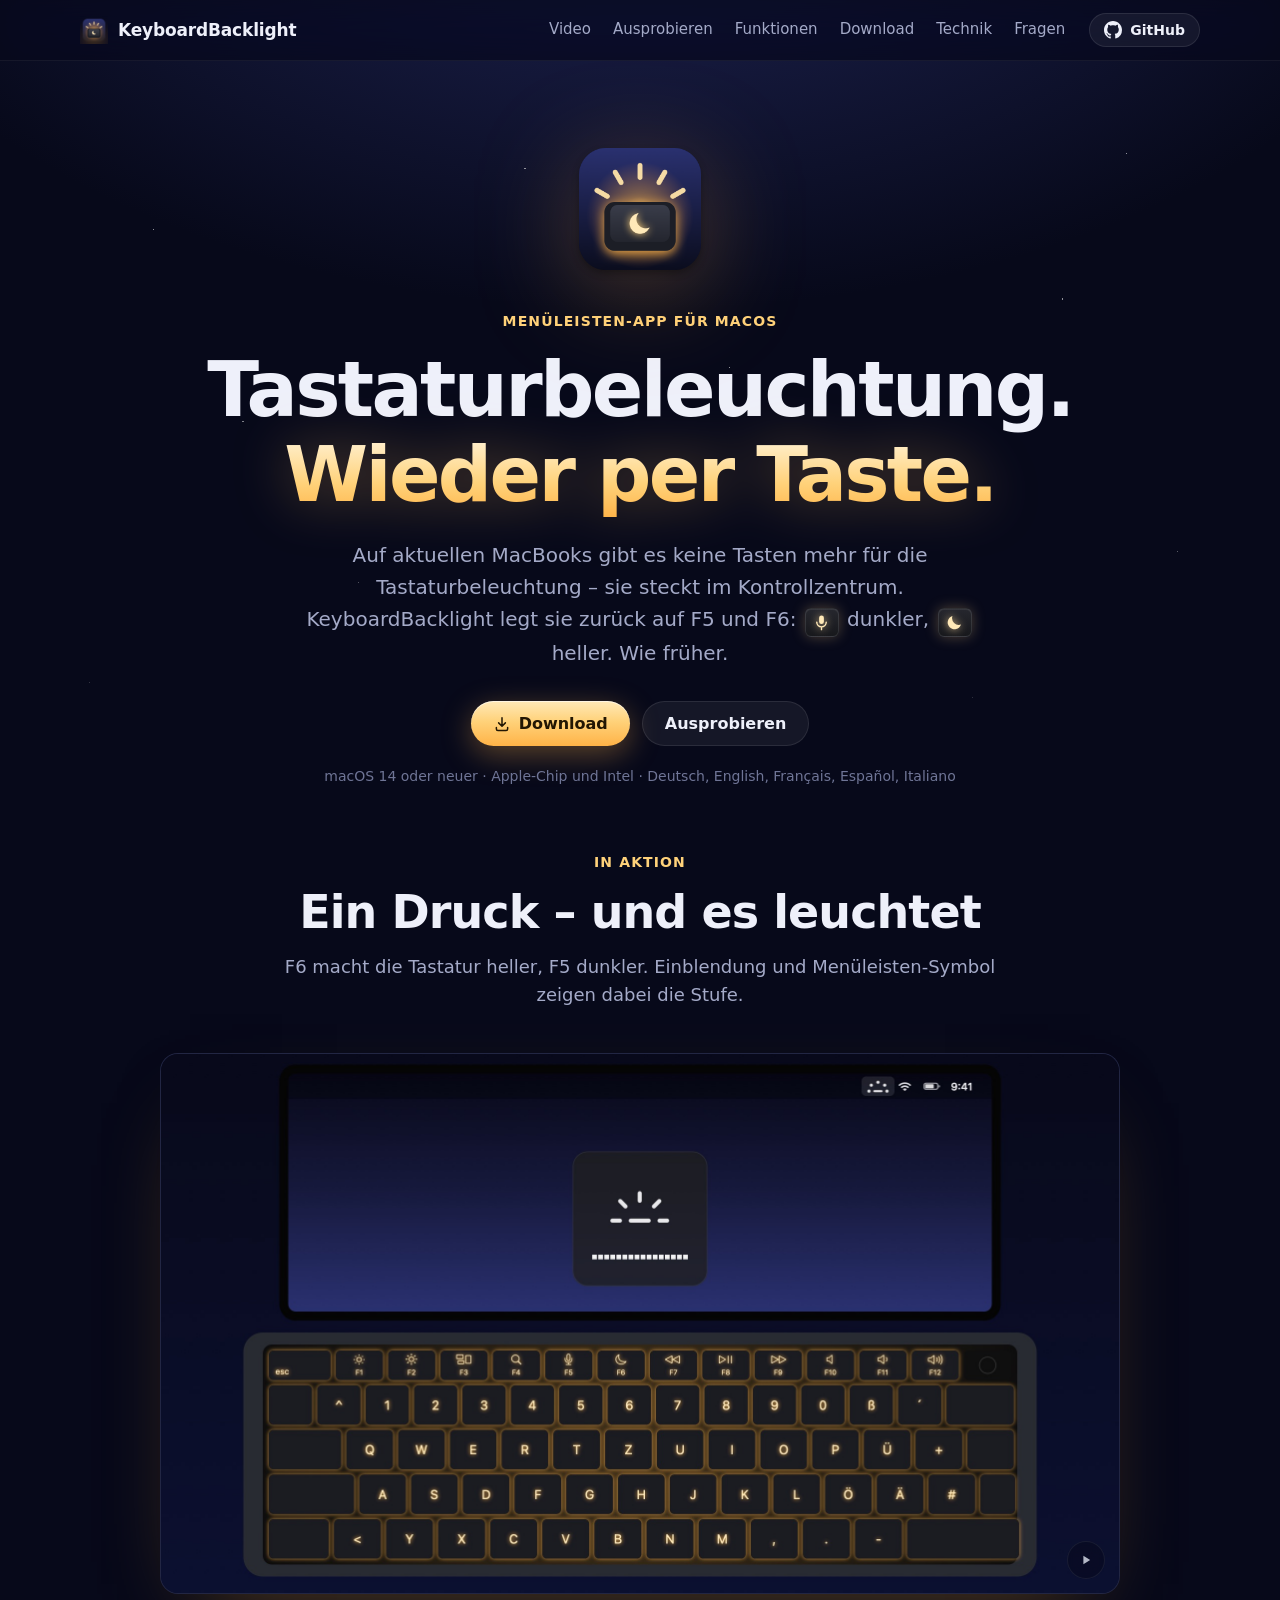
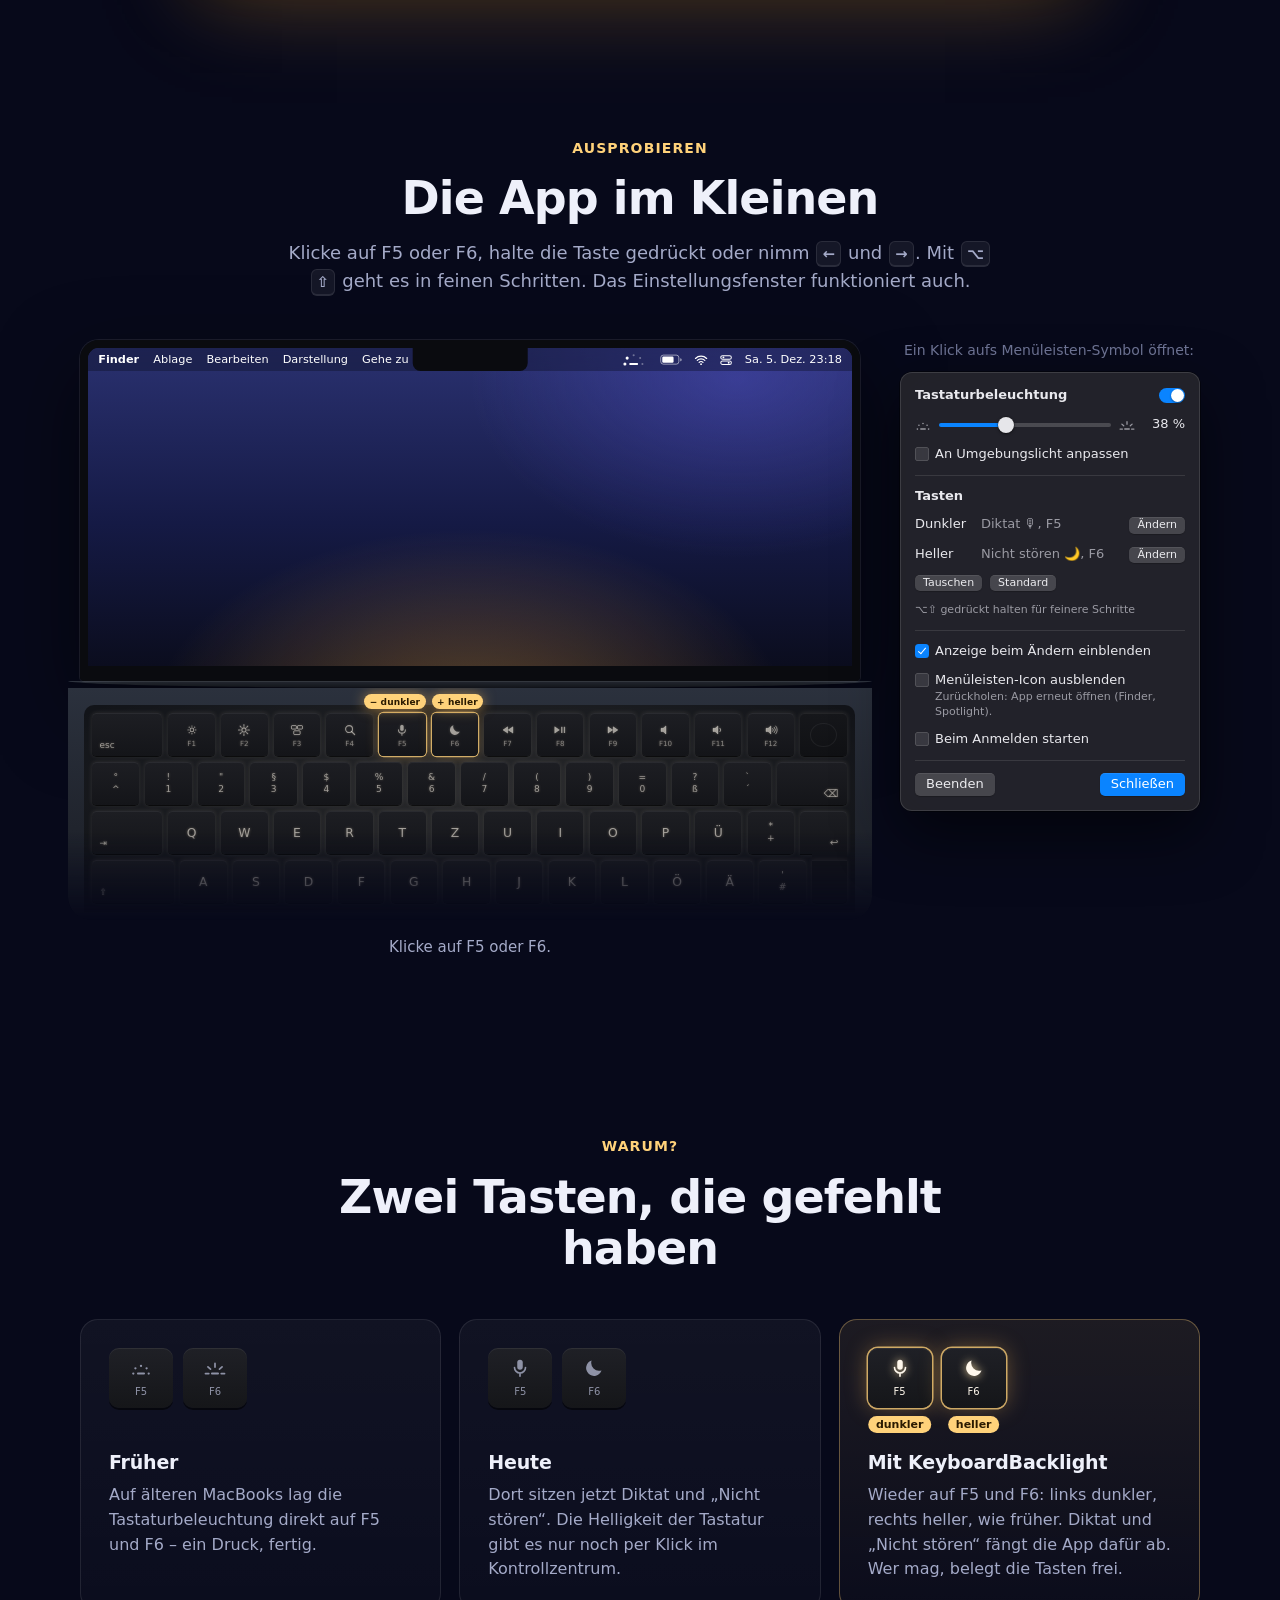
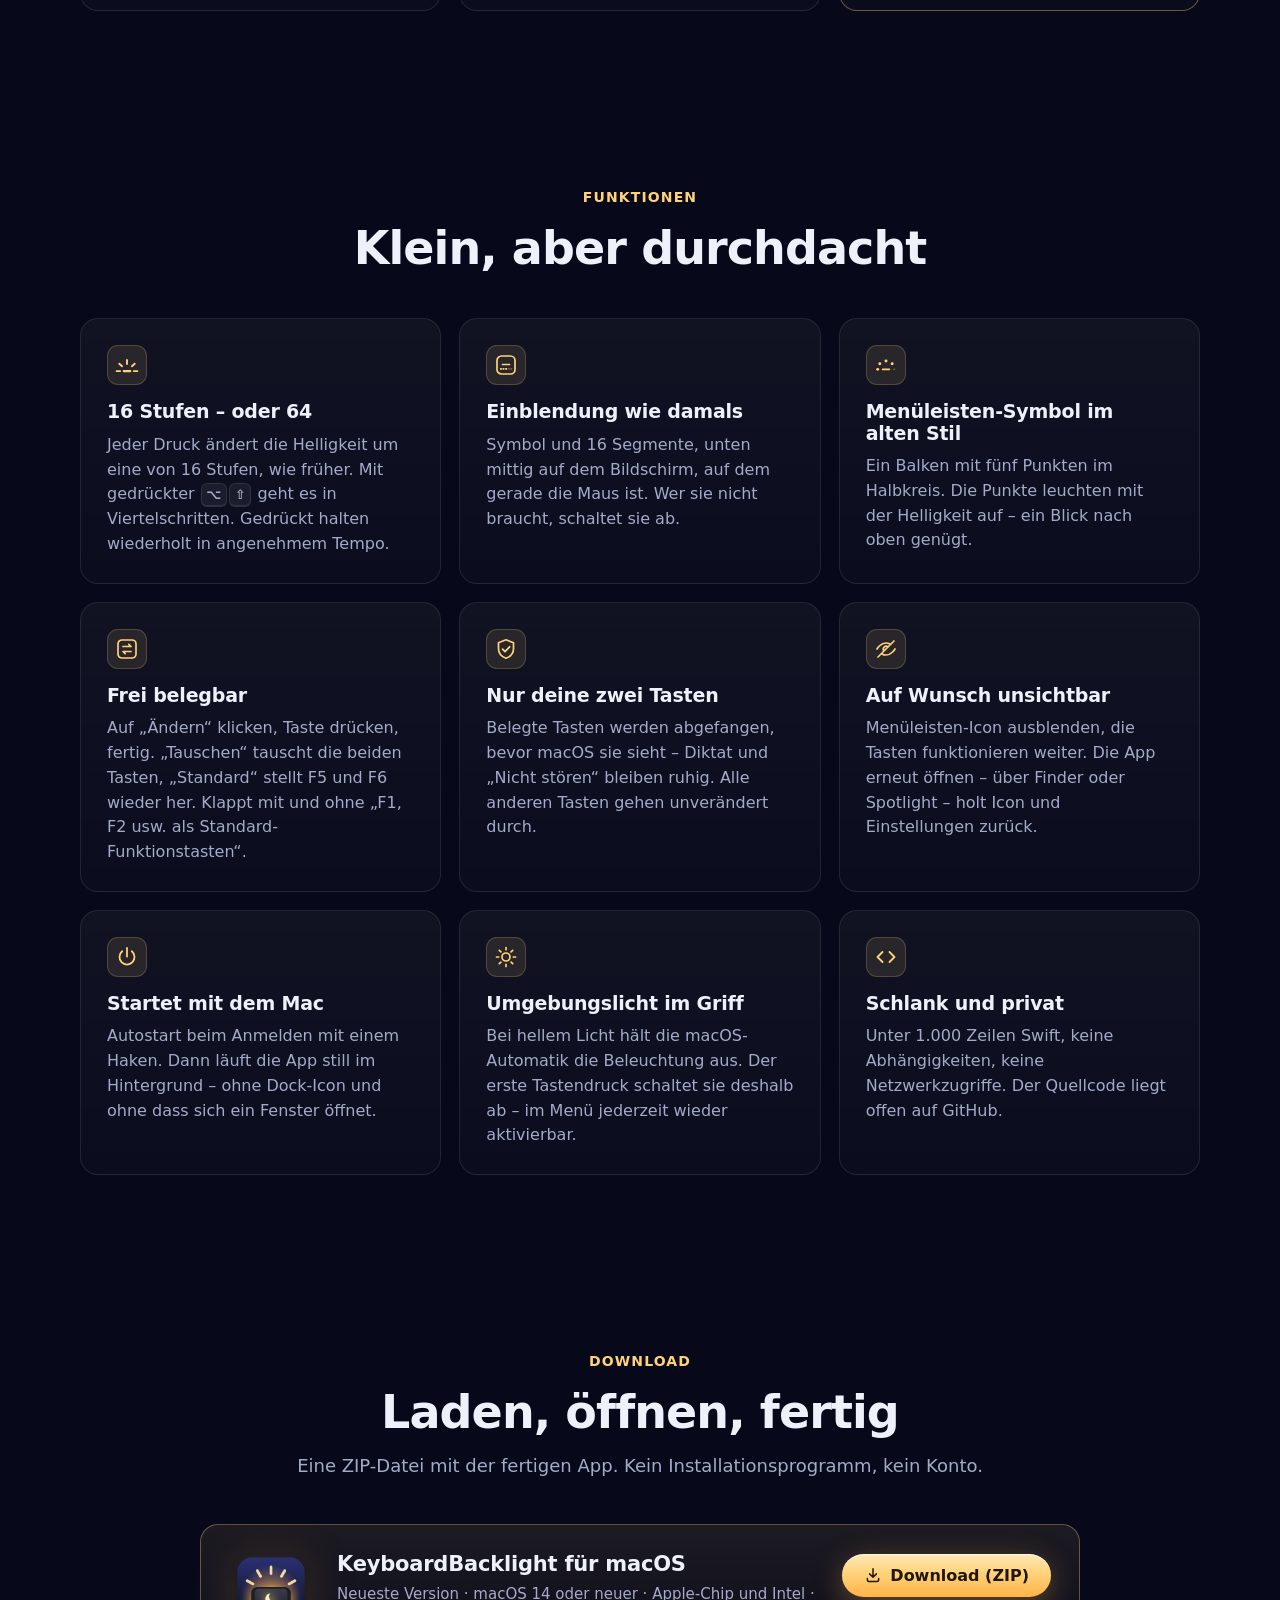
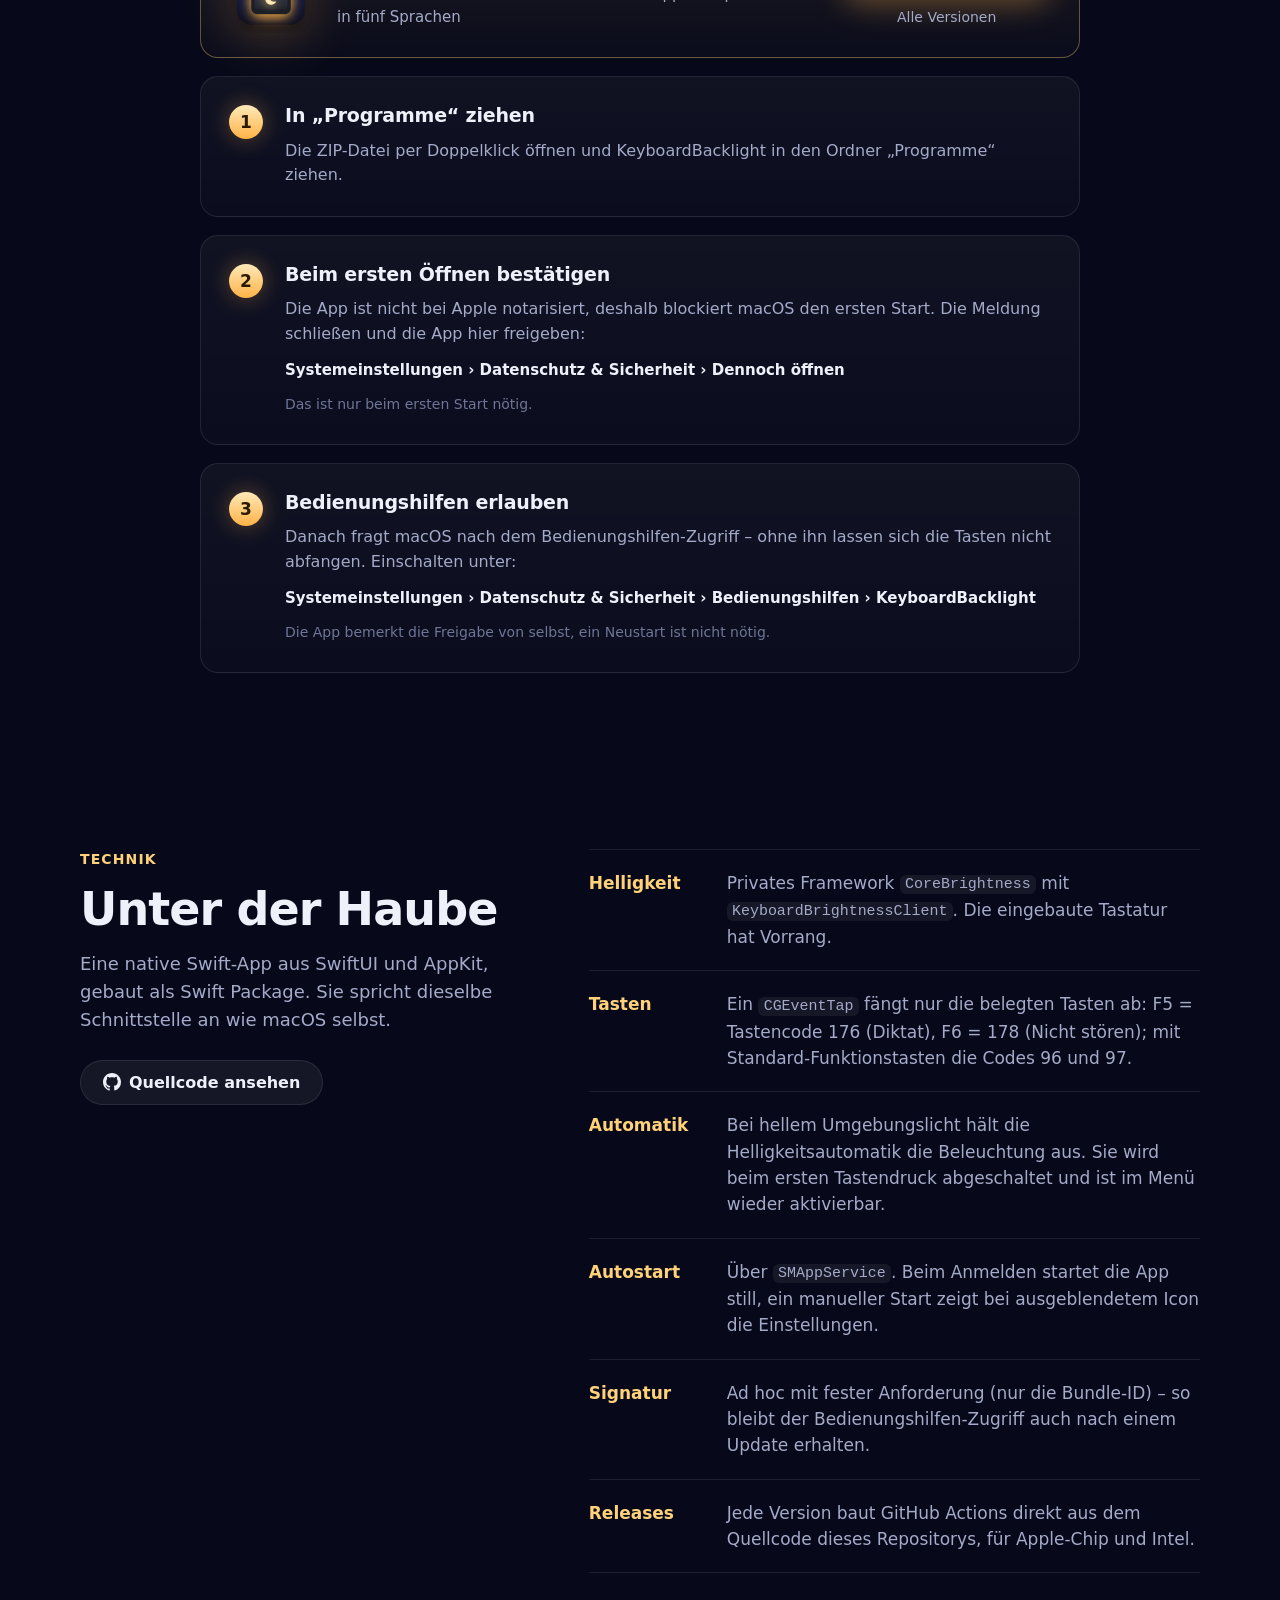
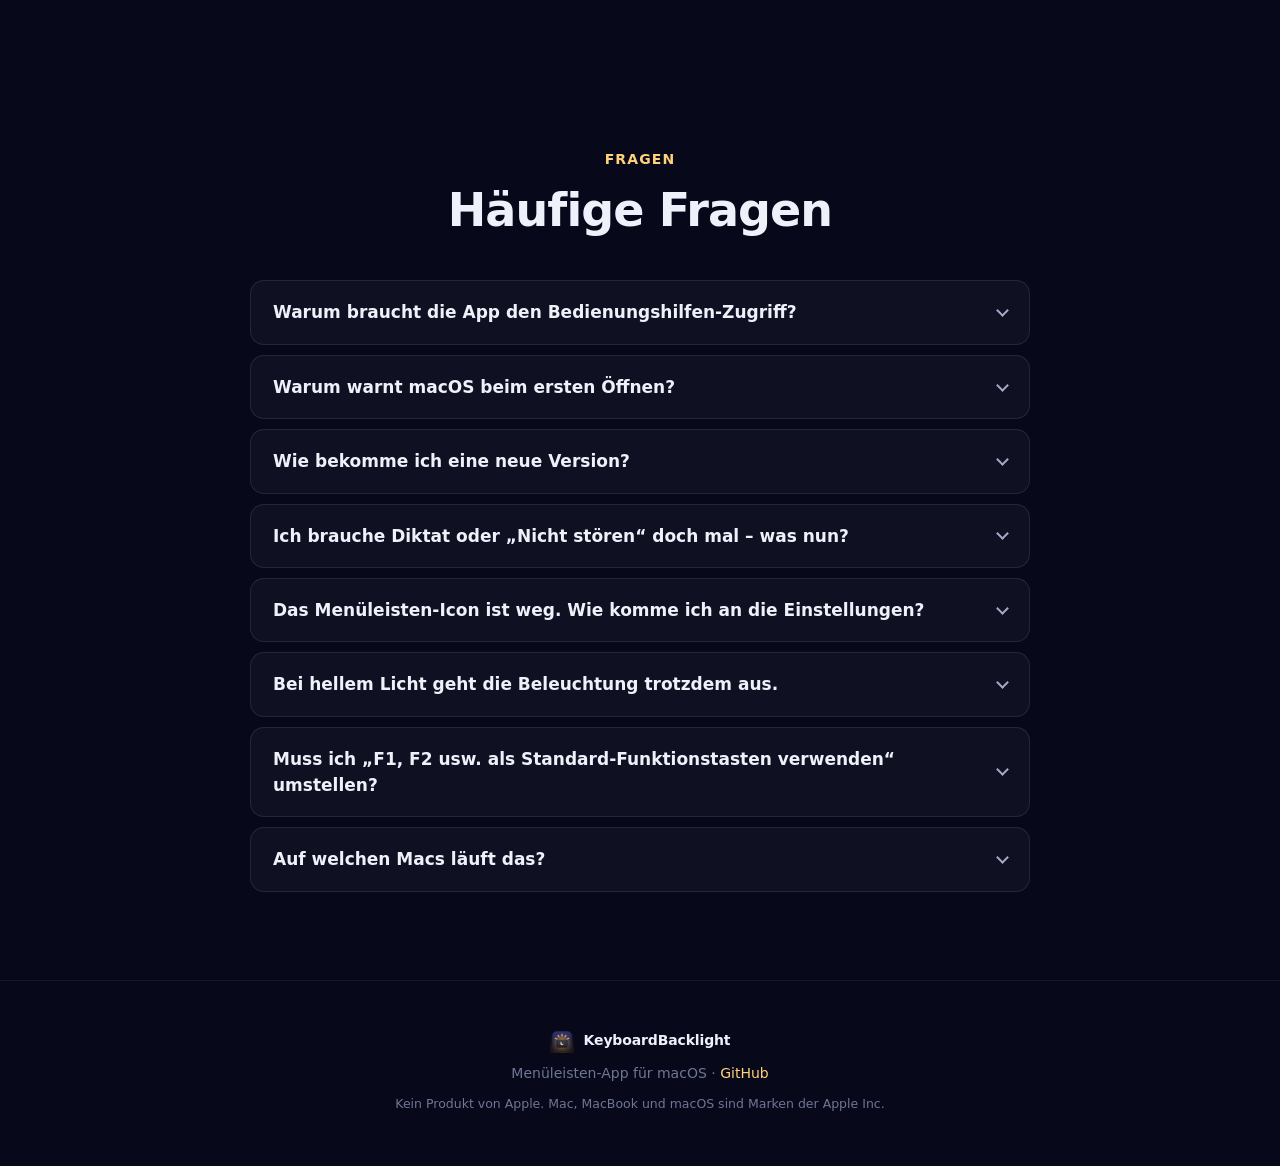
==== commit a0fafed0: "Multilingual app and demo video on the website - App UI in English, German, French, Spanish and Ital" ====
--- a/docs/index.html
+++ b/docs/index.html
@@ -50,6 +50,7 @@
       <span>KeyboardBacklight</span>
     </a>
     <nav class="nav-links" aria-label="Abschnitte">
+      <a href="#video">Video</a>
       <a href="#demo">Ausprobieren</a>
       <a href="#funktionen">Funktionen</a>
       <a href="#download">Download</a>
@@ -81,7 +82,25 @@
         <a class="btn btn-primary" href="#download"><svg class="ic" aria-hidden="true"><use href="#i-download"/></svg><span>Download</span></a>
         <a class="btn btn-ghost" href="#demo">Ausprobieren</a>
       </div>
-      <p class="meta">macOS 14 oder neuer · Apple-Chip und Intel</p>
+      <p class="meta">macOS 14 oder neuer · Apple-Chip und Intel · Deutsch, English, Français, Español, Italiano</p>
+    </div>
+  </section>
+
+  <section id="video" class="section video-section">
+    <div class="wrap">
+      <header class="section-head">
+        <p class="eyebrow">In Aktion</p>
+        <h2>Ein Druck – und es leuchtet</h2>
+        <p>F6 macht die Tastatur heller, F5 dunkler. Einblendung und Menüleisten-Symbol zeigen dabei die Stufe.</p>
+      </header>
+      <figure class="video-frame">
+        <video id="demo-video" src="video/demo.mp4" poster="img/video-poster.jpg" width="1920" height="1080"
+               autoplay muted loop playsinline preload="metadata"
+               aria-label="Animation: F6 wird gedrückt und gehalten, die Tastaturbeleuchtung steigt bis 100 Prozent; danach senkt F5 sie wieder bis ganz aus. Einblendung und Menüleisten-Symbol zeigen die Stufe."></video>
+        <button class="video-toggle" id="video-toggle" type="button" aria-label="Video anhalten">
+          <svg viewBox="0 0 16 16" aria-hidden="true"><path class="i-pause" d="M4.5 3h2.2v10H4.5zM9.3 3h2.2v10H9.3z"/><path class="i-play" d="M5 3.2v9.6L12.8 8z"/></svg>
+        </button>
+      </figure>
     </div>
   </section>
 
@@ -128,57 +147,57 @@
           <p class="popover-caption">Ein Klick aufs Menüleisten-Symbol öffnet:</p>
           <div class="popover" id="popover" aria-label="Einstellungen von KeyboardBacklight (Vorschau)" role="group">
             <div class="po-row po-head">
-              <strong>Keyboard Backlight</strong>
-              <label class="switch" title="Capture keys on/off">
-                <input type="checkbox" id="opt-enabled" role="switch" checked aria-label="Capture keys">
+              <strong>Tastaturbeleuchtung</strong>
+              <label class="switch" title="Tasten abfangen ein/aus">
+                <input type="checkbox" id="opt-enabled" role="switch" checked aria-label="Tasten abfangen">
                 <span class="switch-track"></span>
               </label>
             </div>
 
             <div class="po-row po-slider">
               <svg class="po-ic" aria-hidden="true"><use href="#i-light-min"/></svg>
-              <input type="range" id="opt-brightness" min="0" max="1" step="0.001" value="0.375" aria-label="Brightness">
+              <input type="range" id="opt-brightness" min="0" max="1" step="0.001" value="0.375" aria-label="Helligkeit">
               <svg class="po-ic" aria-hidden="true"><use href="#i-light-max"/></svg>
               <output id="opt-pct" for="opt-brightness">38 %</output>
             </div>
 
-            <label class="check" title="In bright light, macOS then turns the backlight off completely. Pressing a key turns the automatic adjustment off.">
-              <input type="checkbox" id="opt-auto"><span class="box"></span>Adjust to ambient light
+            <label class="check" title="Bei hellem Licht schaltet macOS die Beleuchtung dann ganz aus. Ein Tastendruck schaltet die Automatik ab.">
+              <input type="checkbox" id="opt-auto"><span class="box"></span>An Umgebungslicht anpassen
             </label>
 
             <hr>
 
-            <strong class="po-sub">Keys</strong>
+            <strong class="po-sub">Tasten</strong>
             <div class="keyrow">
-              <span class="keyrow-title">Darker</span>
-              <span class="keyrow-label" id="label-darker">Dictation 🎙, F5</span>
-              <button type="button" class="mbtn mbtn-sm" data-learn="darker">Change</button>
+              <span class="keyrow-title">Dunkler</span>
+              <span class="keyrow-label" id="label-darker">Diktat 🎙, F5</span>
+              <button type="button" class="mbtn mbtn-sm" data-learn="darker">Ändern</button>
             </div>
             <div class="keyrow">
-              <span class="keyrow-title">Brighter</span>
-              <span class="keyrow-label" id="label-brighter">Do Not Disturb 🌙, F6</span>
-              <button type="button" class="mbtn mbtn-sm" data-learn="brighter">Change</button>
+              <span class="keyrow-title">Heller</span>
+              <span class="keyrow-label" id="label-brighter">Nicht stören 🌙, F6</span>
+              <button type="button" class="mbtn mbtn-sm" data-learn="brighter">Ändern</button>
             </div>
             <div class="po-buttons">
-              <button type="button" class="mbtn mbtn-sm" id="btn-swap">Swap</button>
-              <button type="button" class="mbtn mbtn-sm" id="btn-reset">Default</button>
-            </div>
-            <p class="po-caption">Hold ⌥⇧ for finer steps</p>
+              <button type="button" class="mbtn mbtn-sm" id="btn-swap">Tauschen</button>
+              <button type="button" class="mbtn mbtn-sm" id="btn-reset">Standard</button>
+            </div>
+            <p class="po-caption">⌥⇧ gedrückt halten für feinere Schritte</p>
 
             <hr>
 
-            <label class="check"><input type="checkbox" id="opt-hud" checked><span class="box"></span>Show overlay when changing</label>
+            <label class="check"><input type="checkbox" id="opt-hud" checked><span class="box"></span>Anzeige beim Ändern einblenden</label>
             <div>
-              <label class="check"><input type="checkbox" id="opt-hide"><span class="box"></span>Hide menu bar icon</label>
-              <p class="po-caption po-indent">To bring it back, open the app again (Finder, Spotlight).</p>
-            </div>
-            <label class="check"><input type="checkbox" id="opt-login"><span class="box"></span>Launch at login</label>
+              <label class="check"><input type="checkbox" id="opt-hide"><span class="box"></span>Menüleisten-Icon ausblenden</label>
+              <p class="po-caption po-indent">Zurückholen: App erneut öffnen (Finder, Spotlight).</p>
+            </div>
+            <label class="check"><input type="checkbox" id="opt-login"><span class="box"></span>Beim Anmelden starten</label>
 
             <hr>
 
             <div class="po-buttons po-footer">
-              <button type="button" class="mbtn" id="btn-quit">Quit</button>
-              <button type="button" class="mbtn mbtn-default" id="btn-close">Close</button>
+              <button type="button" class="mbtn" id="btn-quit">Beenden</button>
+              <button type="button" class="mbtn mbtn-default" id="btn-close">Schließen</button>
             </div>
           </div>
         </aside>
@@ -246,7 +265,7 @@
         <article class="card feature">
           <svg class="f-ic" viewBox="0 0 24 24" aria-hidden="true"><rect x="3" y="3" width="18" height="18" rx="4" fill="none" stroke="currentColor" stroke-width="1.7"/><path d="M8 9.5h8l-2.2-2.2M16 14.5H8l2.2 2.2" fill="none" stroke="currentColor" stroke-width="1.7" stroke-linecap="round" stroke-linejoin="round"/></svg>
           <h3>Frei belegbar</h3>
-          <p>Auf „Change“ klicken, Taste drücken, fertig. „Swap“ tauscht die beiden Tasten, „Default“ stellt F5 und F6 wieder her. Klappt mit und ohne „F1, F2 usw. als Standard-Funktionstasten“.</p>
+          <p>Auf „Ändern“ klicken, Taste drücken, fertig. „Tauschen“ tauscht die beiden Tasten, „Standard“ stellt F5 und F6 wieder her. Klappt mit und ohne „F1, F2 usw. als Standard-Funktionstasten“.</p>
         </article>
         <article class="card feature">
           <svg class="f-ic" viewBox="0 0 24 24" aria-hidden="true"><path d="M12 2.8l7.5 3v5.6c0 4.6-3.1 8.2-7.5 9.8-4.4-1.6-7.5-5.2-7.5-9.8V5.8z" fill="none" stroke="currentColor" stroke-width="1.7" stroke-linejoin="round"/><path d="M8.6 12.2l2.4 2.4 4.6-4.8" fill="none" stroke="currentColor" stroke-width="1.8" stroke-linecap="round" stroke-linejoin="round"/></svg>
@@ -288,7 +307,7 @@
         <img src="img/icon-256.png" alt="" width="84" height="84">
         <div class="download-text">
           <h3>KeyboardBacklight für macOS</h3>
-          <p>Neueste Version · macOS 14 oder neuer · Apple-Chip und Intel</p>
+          <p>Neueste Version · macOS 14 oder neuer · Apple-Chip und Intel · in fünf Sprachen</p>
         </div>
         <div class="download-actions">
           <a class="btn btn-primary" href="https://github.com/achirus-code/KeyboardBacklight/releases/latest/download/KeyboardBacklight.zip"><svg class="ic" aria-hidden="true"><use href="#i-download"/></svg><span>Download (ZIP)</span></a>
--- a/docs/style.css
+++ b/docs/style.css
@@ -486,6 +486,25 @@
 @media (max-width: 860px) { .story { grid-template-columns: 1fr; } }
 
 /* Funktionen */
+/* ——— Video ——— */
+.video-section { padding-top: 24px; }
+.video-frame {
+  position: relative; max-width: 960px; margin: 0 auto; border-radius: var(--radius); overflow: hidden;
+  border: 1px solid var(--border); background: var(--bg-2);
+  box-shadow: 0 40px 90px -40px rgb(255 179 71 / 0.35), 0 20px 60px -30px rgb(0 0 0 / 0.8);
+}
+.video-frame video { display: block; width: 100%; height: auto; cursor: pointer; }
+.video-toggle {
+  position: absolute; right: 14px; bottom: 14px; width: 38px; height: 38px; border-radius: 50%;
+  display: grid; place-items: center; border: 1px solid var(--border); color: var(--text);
+  background: rgb(7 9 26 / 0.6); backdrop-filter: blur(8px); -webkit-backdrop-filter: blur(8px);
+  cursor: pointer; opacity: 0.75; transition: opacity 0.2s;
+}
+.video-toggle:hover, .video-toggle:focus-visible { opacity: 1; }
+.video-toggle svg { width: 14px; height: 14px; fill: currentColor; }
+.video-toggle .i-play, .video-toggle.is-paused .i-pause { display: none; }
+.video-toggle.is-paused .i-play { display: inline; }
+
 .features { display: grid; grid-template-columns: repeat(3, 1fr); gap: 18px; }
 .feature { padding: 26px; display: flex; flex-direction: column; gap: 10px; transition: border-color 0.2s, transform 0.2s; }
 .feature:hover { border-color: rgb(255 210 122 / 0.3); transform: translateY(-2px); }
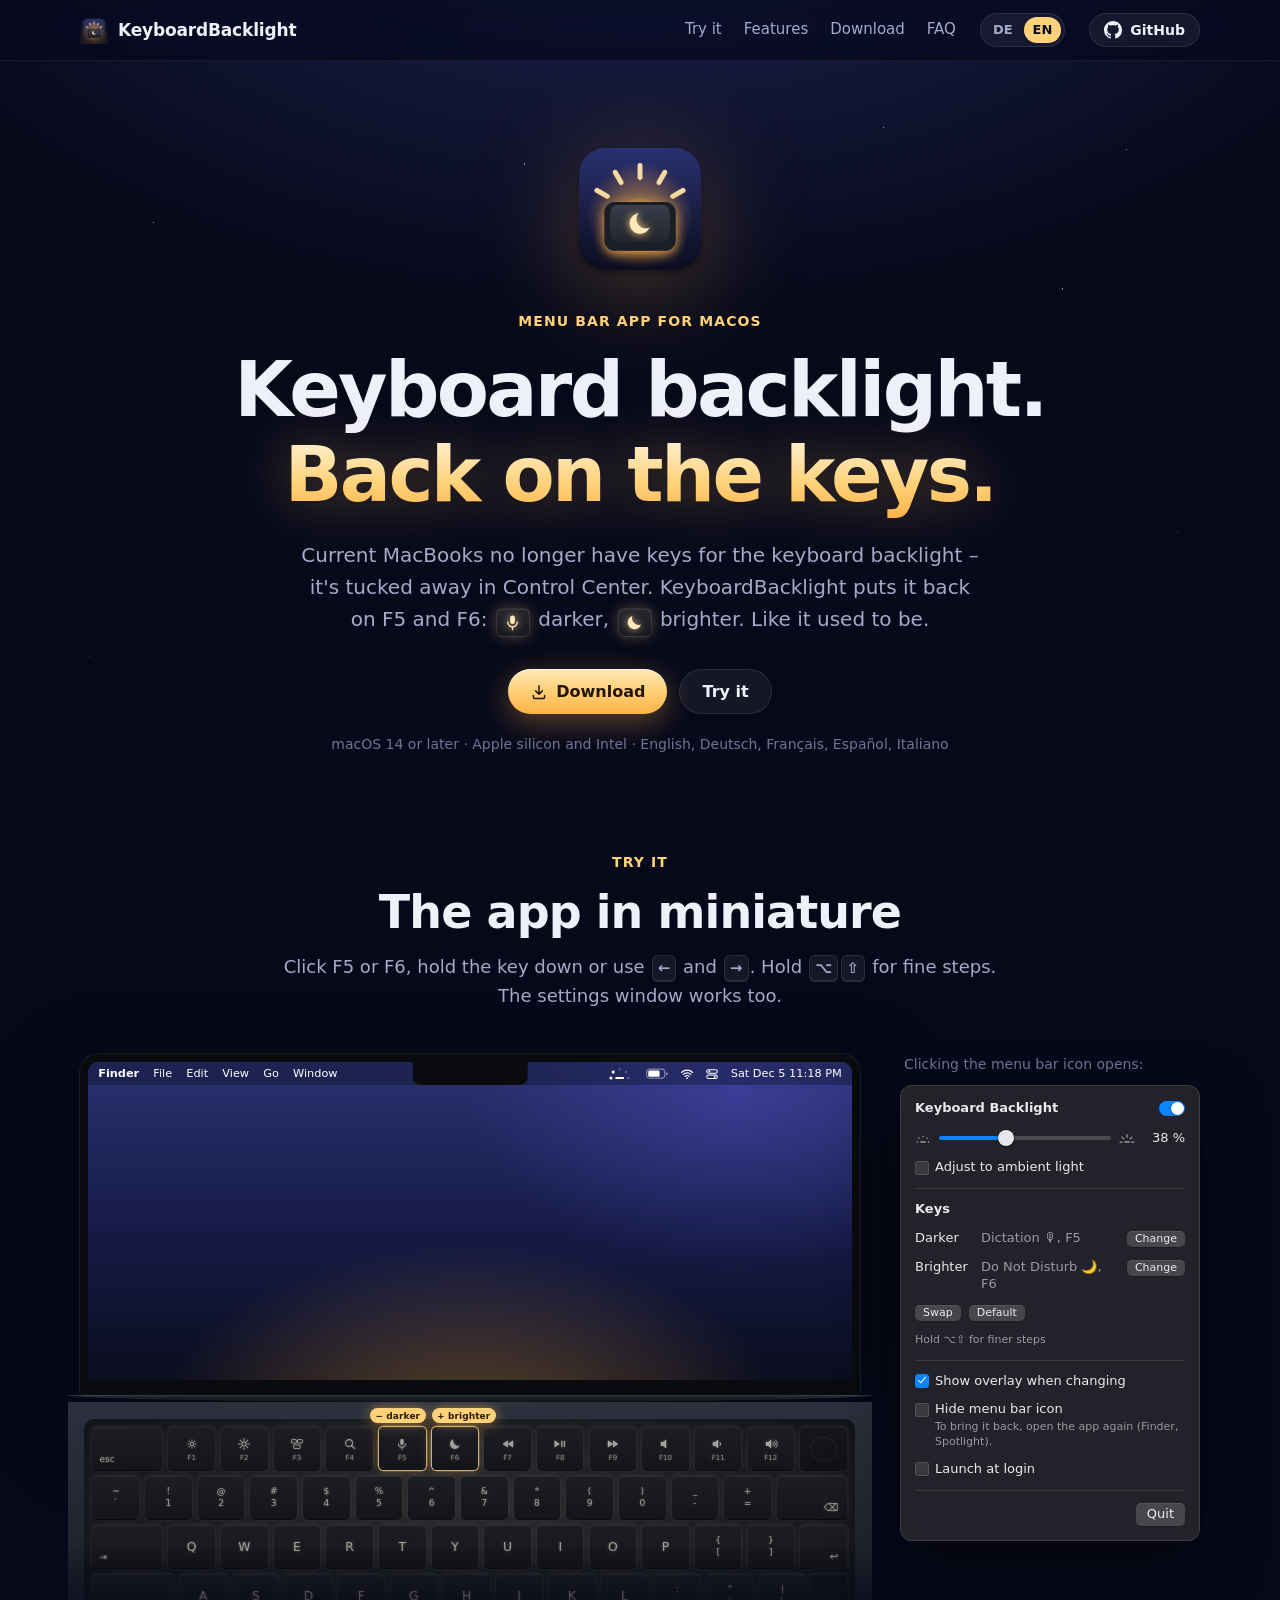
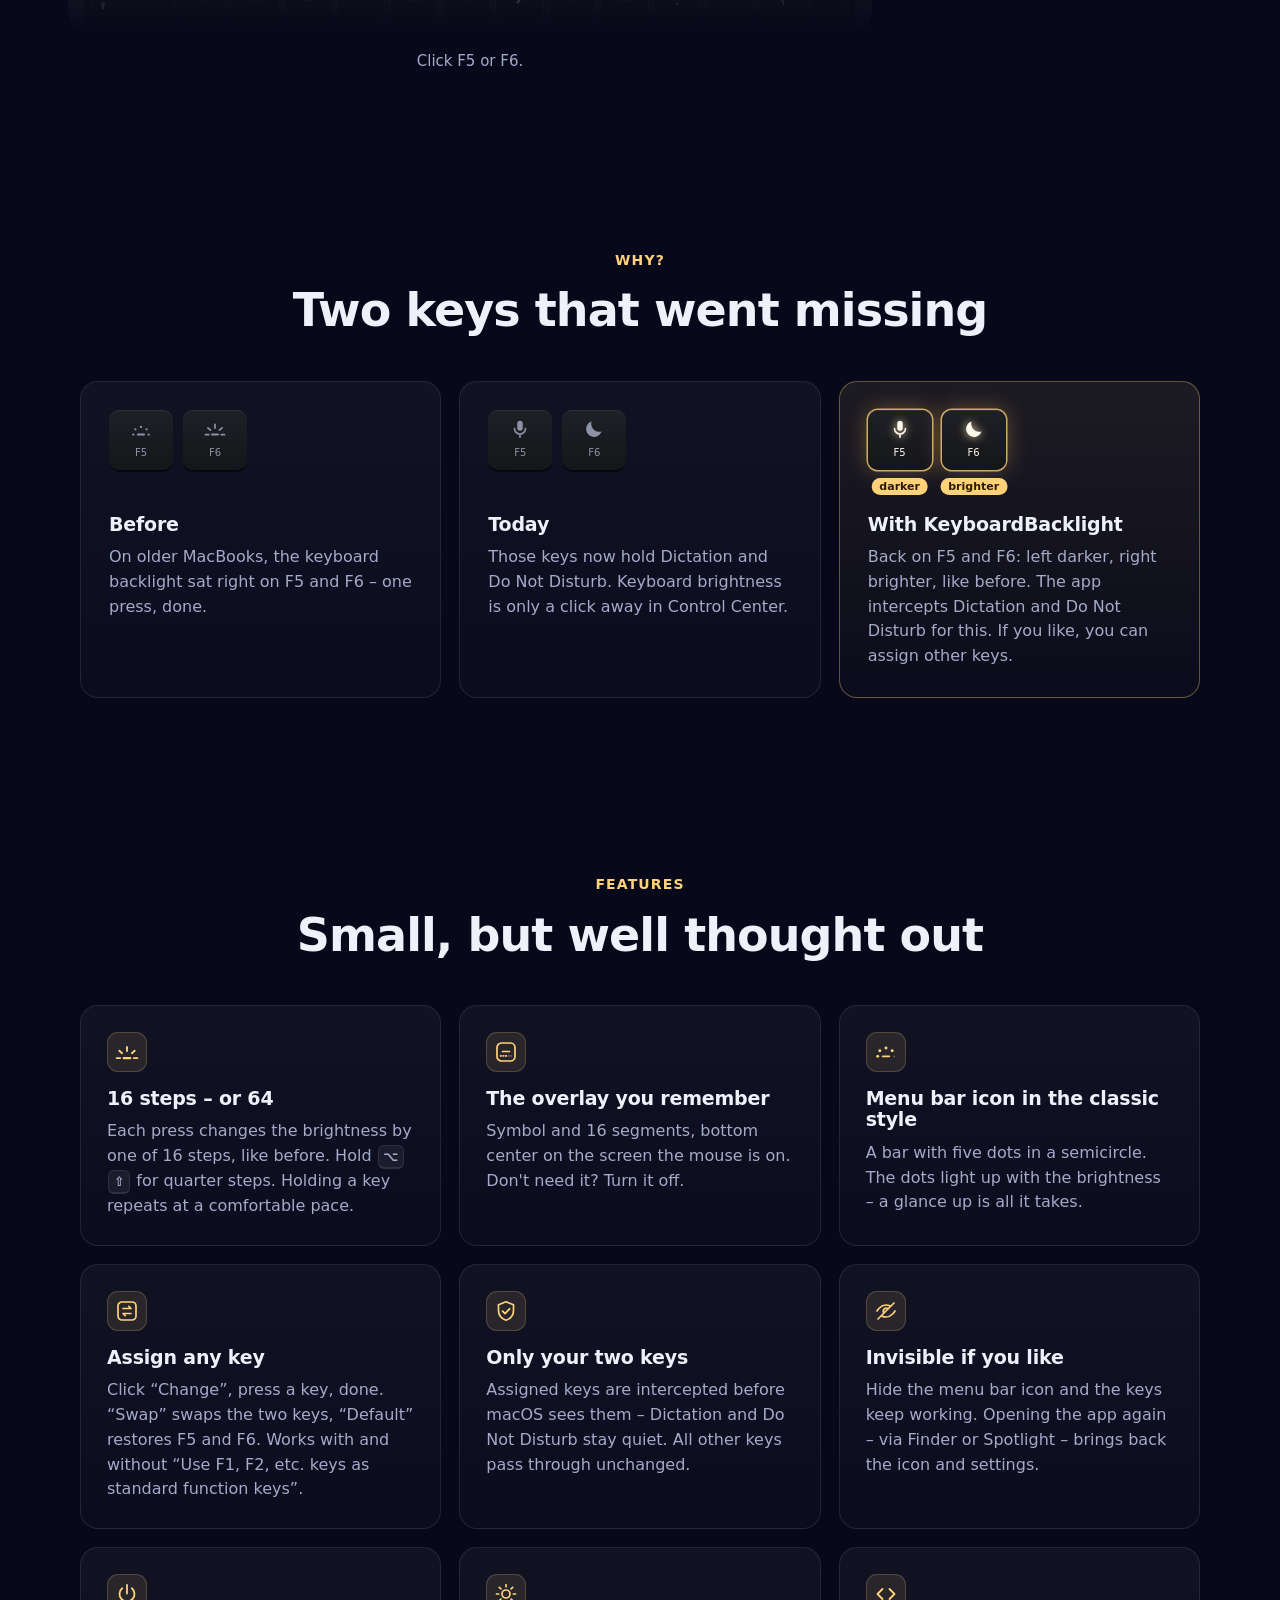
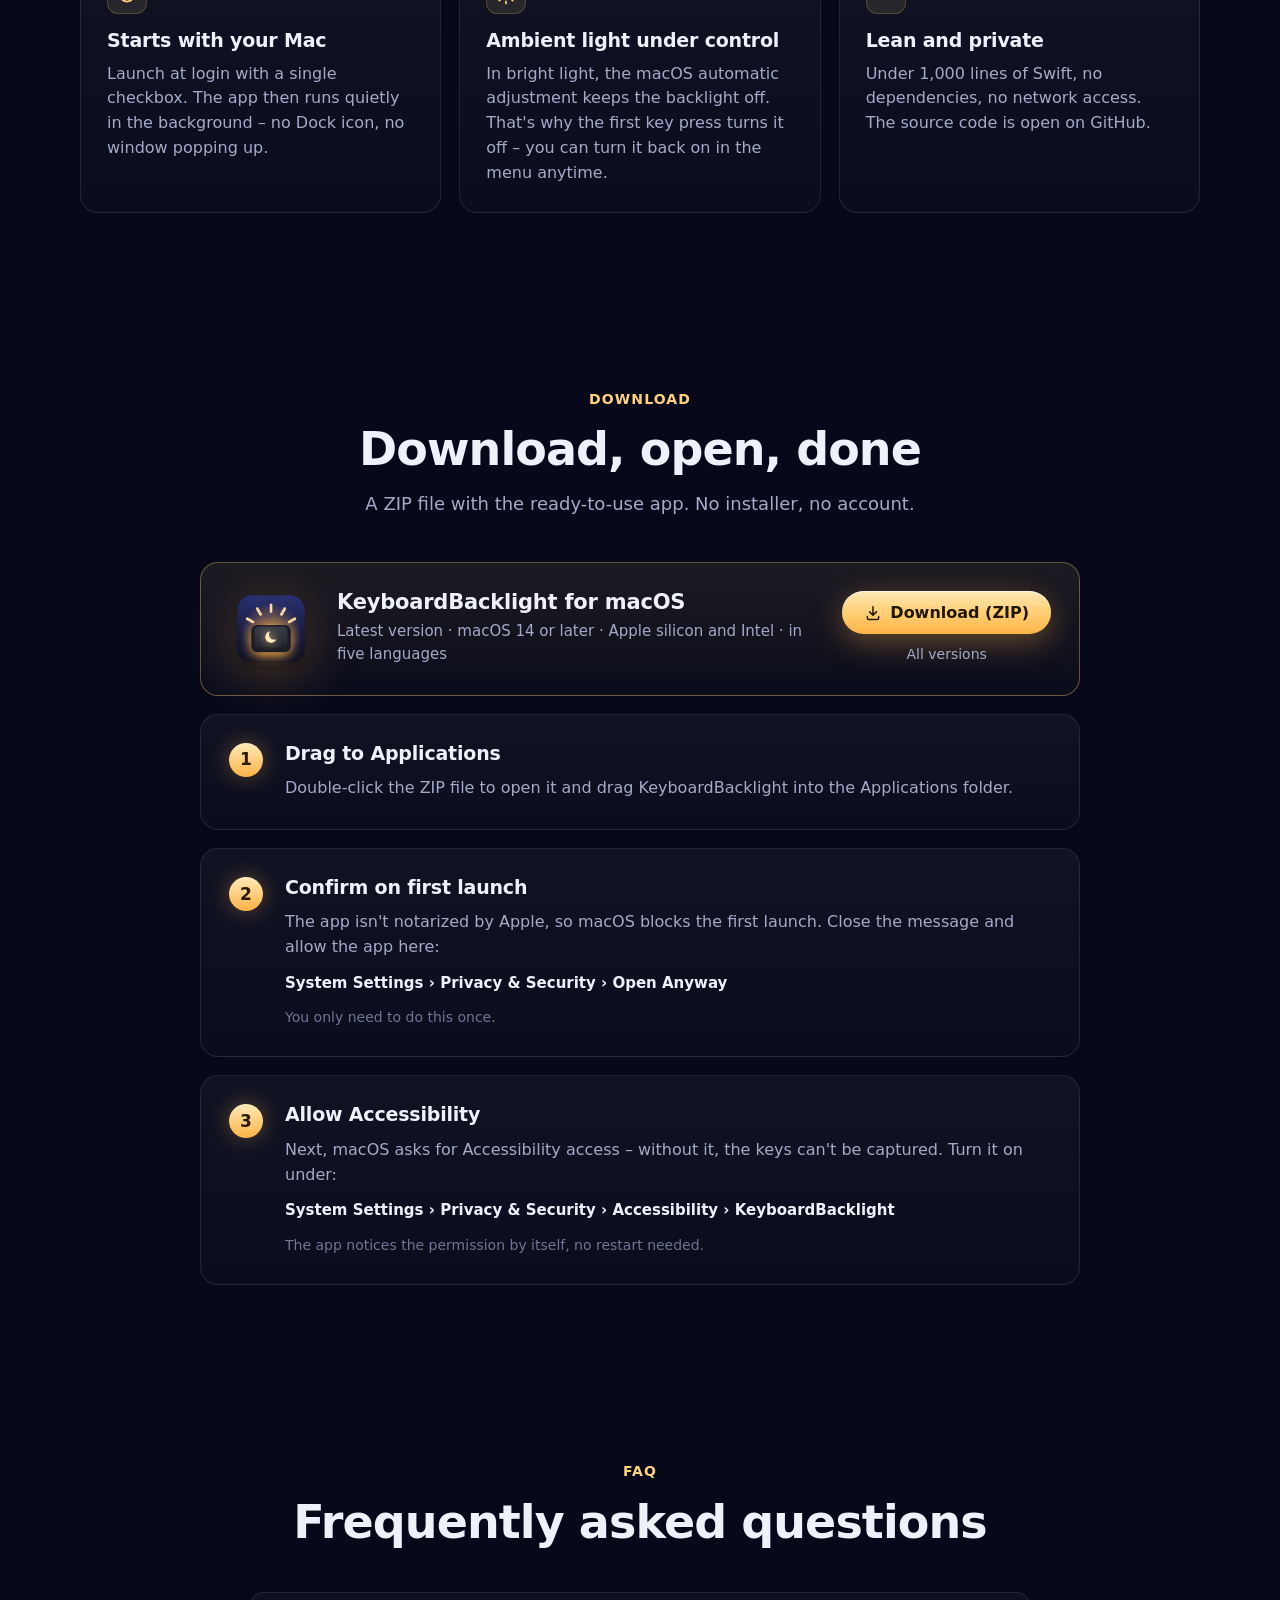
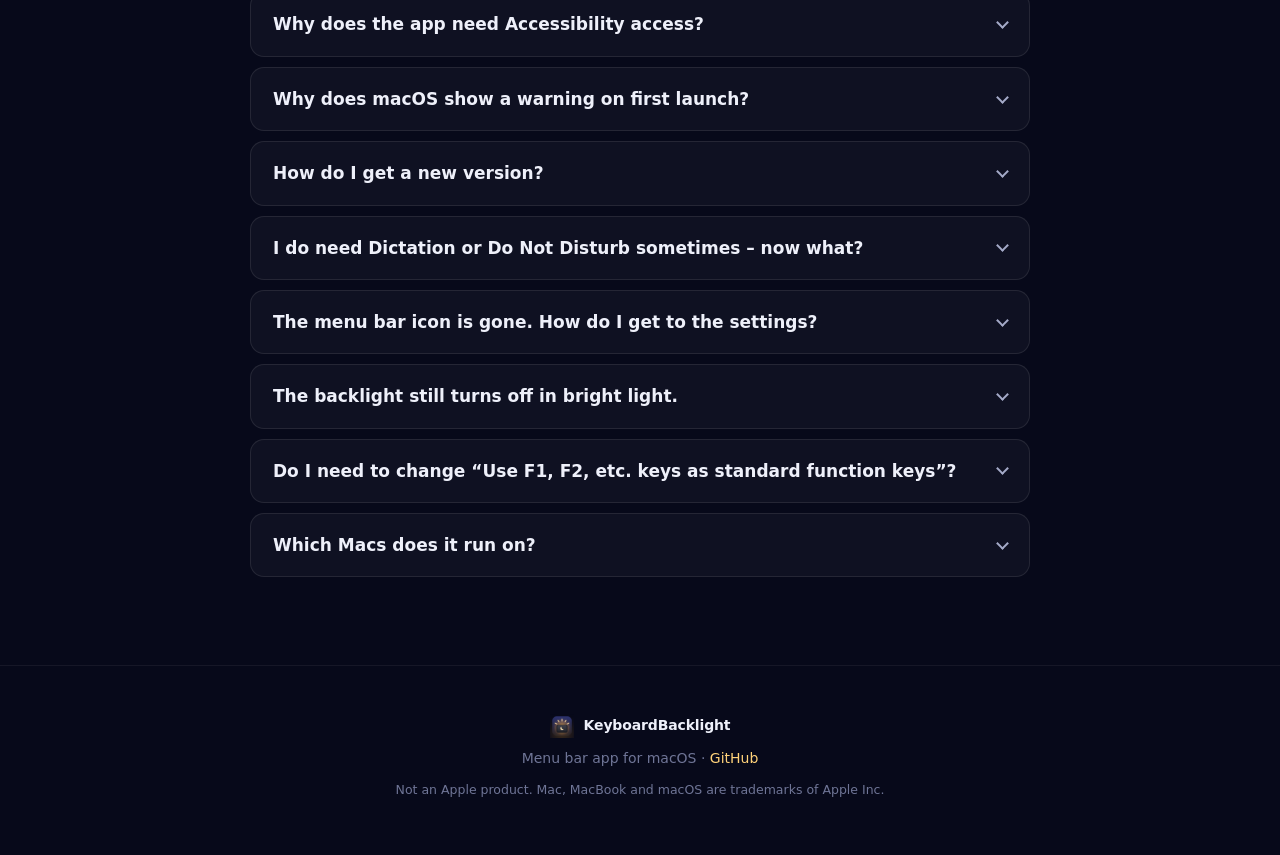
==== commit 2430cc8a: "Website: remove the "Under the hood" section Removed from the German and English page, including the" ====
--- a/docs/index.html
+++ b/docs/index.html
@@ -15,6 +15,18 @@
   <meta property="og:description" content="Menüleisten-App für macOS: F5 dunkler, F6 heller – wie früher.">
   <meta property="og:image" content="https://achirus-code.github.io/KeyboardBacklight/img/og.png">
   <meta name="twitter:card" content="summary_large_image">
+  <link rel="canonical" href="https://achirus-code.github.io/KeyboardBacklight/">
+  <link rel="alternate" hreflang="de" href="https://achirus-code.github.io/KeyboardBacklight/">
+  <link rel="alternate" hreflang="en" href="https://achirus-code.github.io/KeyboardBacklight/en/">
+  <link rel="alternate" hreflang="x-default" href="https://achirus-code.github.io/KeyboardBacklight/en/">
+  <script>
+    // Erster Besuch ohne deutsche Browsersprache → englische Seite. Eine Wahl über DE | EN gilt danach.
+    try {
+      const chosen = localStorage.getItem('kb-lang');
+      const german = (navigator.languages || [navigator.language]).some(l => /^de\b/i.test(l));
+      if (chosen === 'en' || (!chosen && !german)) location.replace('en/' + location.hash);
+    } catch (e) {}
+  </script>
   <link rel="stylesheet" href="style.css">
   <script src="app.js" defer></script>
 </head>
@@ -50,14 +62,16 @@
       <span>KeyboardBacklight</span>
     </a>
     <nav class="nav-links" aria-label="Abschnitte">
-      <a href="#video">Video</a>
       <a href="#demo">Ausprobieren</a>
       <a href="#funktionen">Funktionen</a>
       <a href="#download">Download</a>
-      <a href="#technik">Technik</a>
       <a href="#faq">Fragen</a>
     </nav>
-    <a class="btn btn-ghost btn-sm" href="https://github.com/achirus-code/KeyboardBacklight">
+    <div class="lang-switch" role="group" aria-label="Sprache">
+      <a href="./" hreflang="de" lang="de" aria-current="page" data-lang="de">DE</a>
+      <a href="en/" hreflang="en" lang="en" data-lang="en">EN</a>
+    </div>
+    <a class="btn btn-ghost btn-sm" href="https://github.com/achirus-code/KeyboardBacklight" aria-label="GitHub">
       <svg class="ic" aria-hidden="true"><use href="#i-github"/></svg><span>GitHub</span>
     </a>
   </div>
@@ -83,24 +97,6 @@
         <a class="btn btn-ghost" href="#demo">Ausprobieren</a>
       </div>
       <p class="meta">macOS 14 oder neuer · Apple-Chip und Intel · Deutsch, English, Français, Español, Italiano</p>
-    </div>
-  </section>
-
-  <section id="video" class="section video-section">
-    <div class="wrap">
-      <header class="section-head">
-        <p class="eyebrow">In Aktion</p>
-        <h2>Ein Druck – und es leuchtet</h2>
-        <p>F6 macht die Tastatur heller, F5 dunkler. Einblendung und Menüleisten-Symbol zeigen dabei die Stufe.</p>
-      </header>
-      <figure class="video-frame">
-        <video id="demo-video" src="video/demo.mp4" poster="img/video-poster.jpg" width="1920" height="1080"
-               autoplay muted loop playsinline preload="metadata"
-               aria-label="Animation: F6 wird gedrückt und gehalten, die Tastaturbeleuchtung steigt bis 100 Prozent; danach senkt F5 sie wieder bis ganz aus. Einblendung und Menüleisten-Symbol zeigen die Stufe."></video>
-        <button class="video-toggle" id="video-toggle" type="button" aria-label="Video anhalten">
-          <svg viewBox="0 0 16 16" aria-hidden="true"><path class="i-pause" d="M4.5 3h2.2v10H4.5zM9.3 3h2.2v10H9.3z"/><path class="i-play" d="M5 3.2v9.6L12.8 8z"/></svg>
-        </button>
-      </figure>
     </div>
   </section>
 
@@ -197,7 +193,6 @@
 
             <div class="po-buttons po-footer">
               <button type="button" class="mbtn" id="btn-quit">Beenden</button>
-              <button type="button" class="mbtn mbtn-default" id="btn-close">Schließen</button>
             </div>
           </div>
         </aside>
@@ -344,25 +339,6 @@
     </div>
   </section>
 
-  <section id="technik" class="section">
-    <div class="wrap tech">
-      <header class="section-head section-head-left">
-        <p class="eyebrow">Technik</p>
-        <h2>Unter der Haube</h2>
-        <p>Eine native Swift-App aus SwiftUI und AppKit, gebaut als Swift Package. Sie spricht dieselbe Schnittstelle an wie macOS selbst.</p>
-        <a class="btn btn-ghost" href="https://github.com/achirus-code/KeyboardBacklight"><svg class="ic" aria-hidden="true"><use href="#i-github"/></svg><span>Quellcode ansehen</span></a>
-      </header>
-      <dl class="spec">
-        <div><dt>Helligkeit</dt><dd>Privates Framework <code>CoreBrightness</code> mit <code>KeyboardBrightnessClient</code>. Die eingebaute Tastatur hat Vorrang.</dd></div>
-        <div><dt>Tasten</dt><dd>Ein <code>CGEventTap</code> fängt nur die belegten Tasten ab: F5 = Tastencode 176 (Diktat), F6 = 178 (Nicht stören); mit Standard-Funktionstasten die Codes 96 und 97.</dd></div>
-        <div><dt>Automatik</dt><dd>Bei hellem Umgebungslicht hält die Helligkeitsautomatik die Beleuchtung aus. Sie wird beim ersten Tastendruck abgeschaltet und ist im Menü wieder aktivierbar.</dd></div>
-        <div><dt>Autostart</dt><dd>Über <code>SMAppService</code>. Beim Anmelden startet die App still, ein manueller Start zeigt bei ausgeblendetem Icon die Einstellungen.</dd></div>
-        <div><dt>Signatur</dt><dd>Ad hoc mit fester Anforderung (nur die Bundle-ID) – so bleibt der Bedienungshilfen-Zugriff auch nach einem Update erhalten.</dd></div>
-        <div><dt>Releases</dt><dd>Jede Version baut GitHub Actions direkt aus dem Quellcode dieses Repositorys, für Apple-Chip und Intel.</dd></div>
-      </dl>
-    </div>
-  </section>
-
   <section id="faq" class="section">
     <div class="wrap wrap-narrow">
       <header class="section-head">
@@ -388,11 +364,11 @@
         </details>
         <details>
           <summary>Das Menüleisten-Icon ist weg. Wie komme ich an die Einstellungen?</summary>
-          <p>Öffne die App einfach noch einmal – über den Finder, Spotlight oder das Launchpad. Dann erscheinen Icon und Einstellungen und bleiben offen, bis du sie schließt.</p>
+          <p>Öffne die App einfach noch einmal – über den Finder, Spotlight oder das Launchpad. Dann erscheinen Icon und Einstellungen. Ein Klick daneben schließt die Einstellungen, und das Icon verschwindet wieder.</p>
         </details>
         <details>
           <summary>Bei hellem Licht geht die Beleuchtung trotzdem aus.</summary>
-          <p>Das ist die Helligkeitsautomatik von macOS. KeyboardBacklight schaltet sie beim ersten Tastendruck ab. Falls du sie über „Adjust to ambient light“ wieder eingeschaltet hast, übernimmt sie erneut.</p>
+          <p>Das ist die Helligkeitsautomatik von macOS. KeyboardBacklight schaltet sie beim ersten Tastendruck ab. Falls du sie über „An Umgebungslicht anpassen“ wieder eingeschaltet hast, übernimmt sie erneut.</p>
         </details>
         <details>
           <summary>Muss ich „F1, F2 usw. als Standard-Funktionstasten verwenden“ umstellen?</summary>
--- a/docs/style.css
+++ b/docs/style.css
@@ -105,11 +105,21 @@
 .brand { display: inline-flex; align-items: center; gap: 10px; color: var(--text); font-weight: 650; letter-spacing: -0.01em; }
 .brand:hover { text-decoration: none; }
 .nav-links { display: flex; gap: 22px; margin-left: auto; font-size: 15px; }
+/* Sprachwahl DE | EN */
+.lang-switch { display: inline-flex; padding: 3px; gap: 2px; border-radius: 999px; background: var(--surface-2); border: 1px solid var(--border); font-size: 13px; font-weight: 600; }
+.lang-switch a { padding: 3px 9px; border-radius: 999px; color: var(--muted); }
+.lang-switch a:hover { color: var(--text); text-decoration: none; }
+.lang-switch a[aria-current] { color: var(--bg); background: var(--amber); }
 .nav-links a { color: var(--muted); }
 .nav-links a:hover { color: var(--text); text-decoration: none; }
 @media (max-width: 820px) {
   .nav-links { display: none; }
-  .nav-inner > .btn { margin-left: auto; }
+  .lang-switch { margin-left: auto; }
+}
+@media (max-width: 480px) {
+  .nav-inner { gap: 12px; }
+  .nav-inner > .btn { padding: 7px 9px; }
+  .nav-inner > .btn span { display: none; }
 }
 
 /* Hero */
@@ -396,7 +406,7 @@
 .po-caption { color: #9a9aa3; font-size: 11px; }
 .po-indent { margin: 2px 0 0 20px; }
 .po-buttons { display: flex; gap: 8px; }
-.po-footer { justify-content: space-between; }
+.po-footer { justify-content: flex-end; }
 
 .popover input[type="range"] {
   --pct: 37.5%;
@@ -486,25 +496,6 @@
 @media (max-width: 860px) { .story { grid-template-columns: 1fr; } }
 
 /* Funktionen */
-/* ——— Video ——— */
-.video-section { padding-top: 24px; }
-.video-frame {
-  position: relative; max-width: 960px; margin: 0 auto; border-radius: var(--radius); overflow: hidden;
-  border: 1px solid var(--border); background: var(--bg-2);
-  box-shadow: 0 40px 90px -40px rgb(255 179 71 / 0.35), 0 20px 60px -30px rgb(0 0 0 / 0.8);
-}
-.video-frame video { display: block; width: 100%; height: auto; cursor: pointer; }
-.video-toggle {
-  position: absolute; right: 14px; bottom: 14px; width: 38px; height: 38px; border-radius: 50%;
-  display: grid; place-items: center; border: 1px solid var(--border); color: var(--text);
-  background: rgb(7 9 26 / 0.6); backdrop-filter: blur(8px); -webkit-backdrop-filter: blur(8px);
-  cursor: pointer; opacity: 0.75; transition: opacity 0.2s;
-}
-.video-toggle:hover, .video-toggle:focus-visible { opacity: 1; }
-.video-toggle svg { width: 14px; height: 14px; fill: currentColor; }
-.video-toggle .i-play, .video-toggle.is-paused .i-pause { display: none; }
-.video-toggle.is-paused .i-play { display: inline; }
-
 .features { display: grid; grid-template-columns: repeat(3, 1fr); gap: 18px; }
 .feature { padding: 26px; display: flex; flex-direction: column; gap: 10px; transition: border-color 0.2s, transform 0.2s; }
 .feature:hover { border-color: rgb(255 210 122 / 0.3); transform: translateY(-2px); }
@@ -546,20 +537,6 @@
 .path { color: var(--text) !important; font-size: 15px !important; font-weight: 550; }
 @media (max-width: 560px) { .step { flex-direction: column; gap: 14px; padding: 22px; } }
 
-/* Technik */
-.tech { display: grid; grid-template-columns: 1fr 1.35fr; gap: 56px; align-items: start; }
-.tech .section-head { position: sticky; top: 100px; }
-.tech .section-head .btn { margin-top: 26px; }
-.spec { margin: 0; display: flex; flex-direction: column; border-top: 1px solid var(--border); }
-.spec > div { display: grid; grid-template-columns: 120px 1fr; gap: 18px; padding: 20px 0; border-bottom: 1px solid var(--border); }
-.spec dt { color: var(--amber); font-weight: 650; }
-.spec dd { margin: 0; color: var(--muted); }
-@media (max-width: 860px) {
-  .tech { grid-template-columns: 1fr; gap: 32px; }
-  .tech .section-head { position: static; }
-  .spec > div { grid-template-columns: 1fr; gap: 4px; }
-}
-
 /* FAQ */
 .faq { display: flex; flex-direction: column; gap: 10px; }
 .faq details { background: var(--surface); border: 1px solid var(--border); border-radius: 14px; }
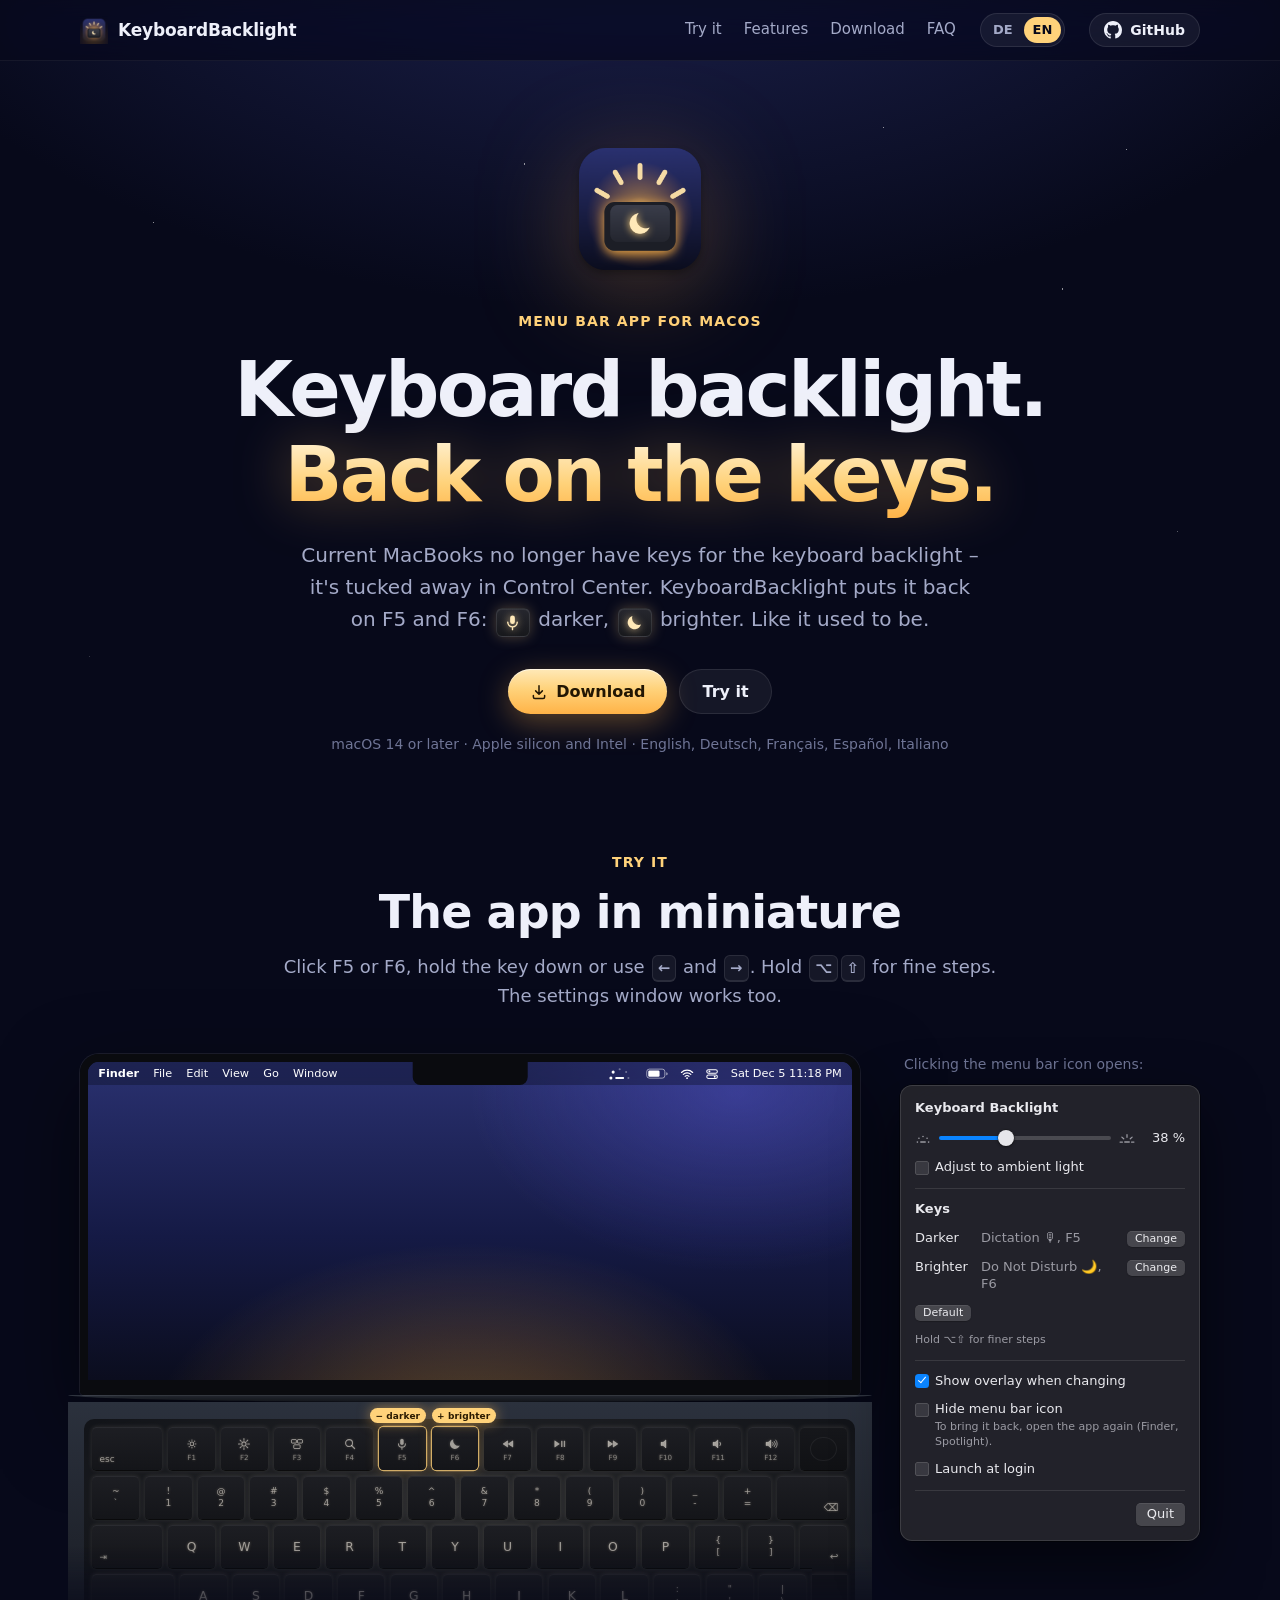
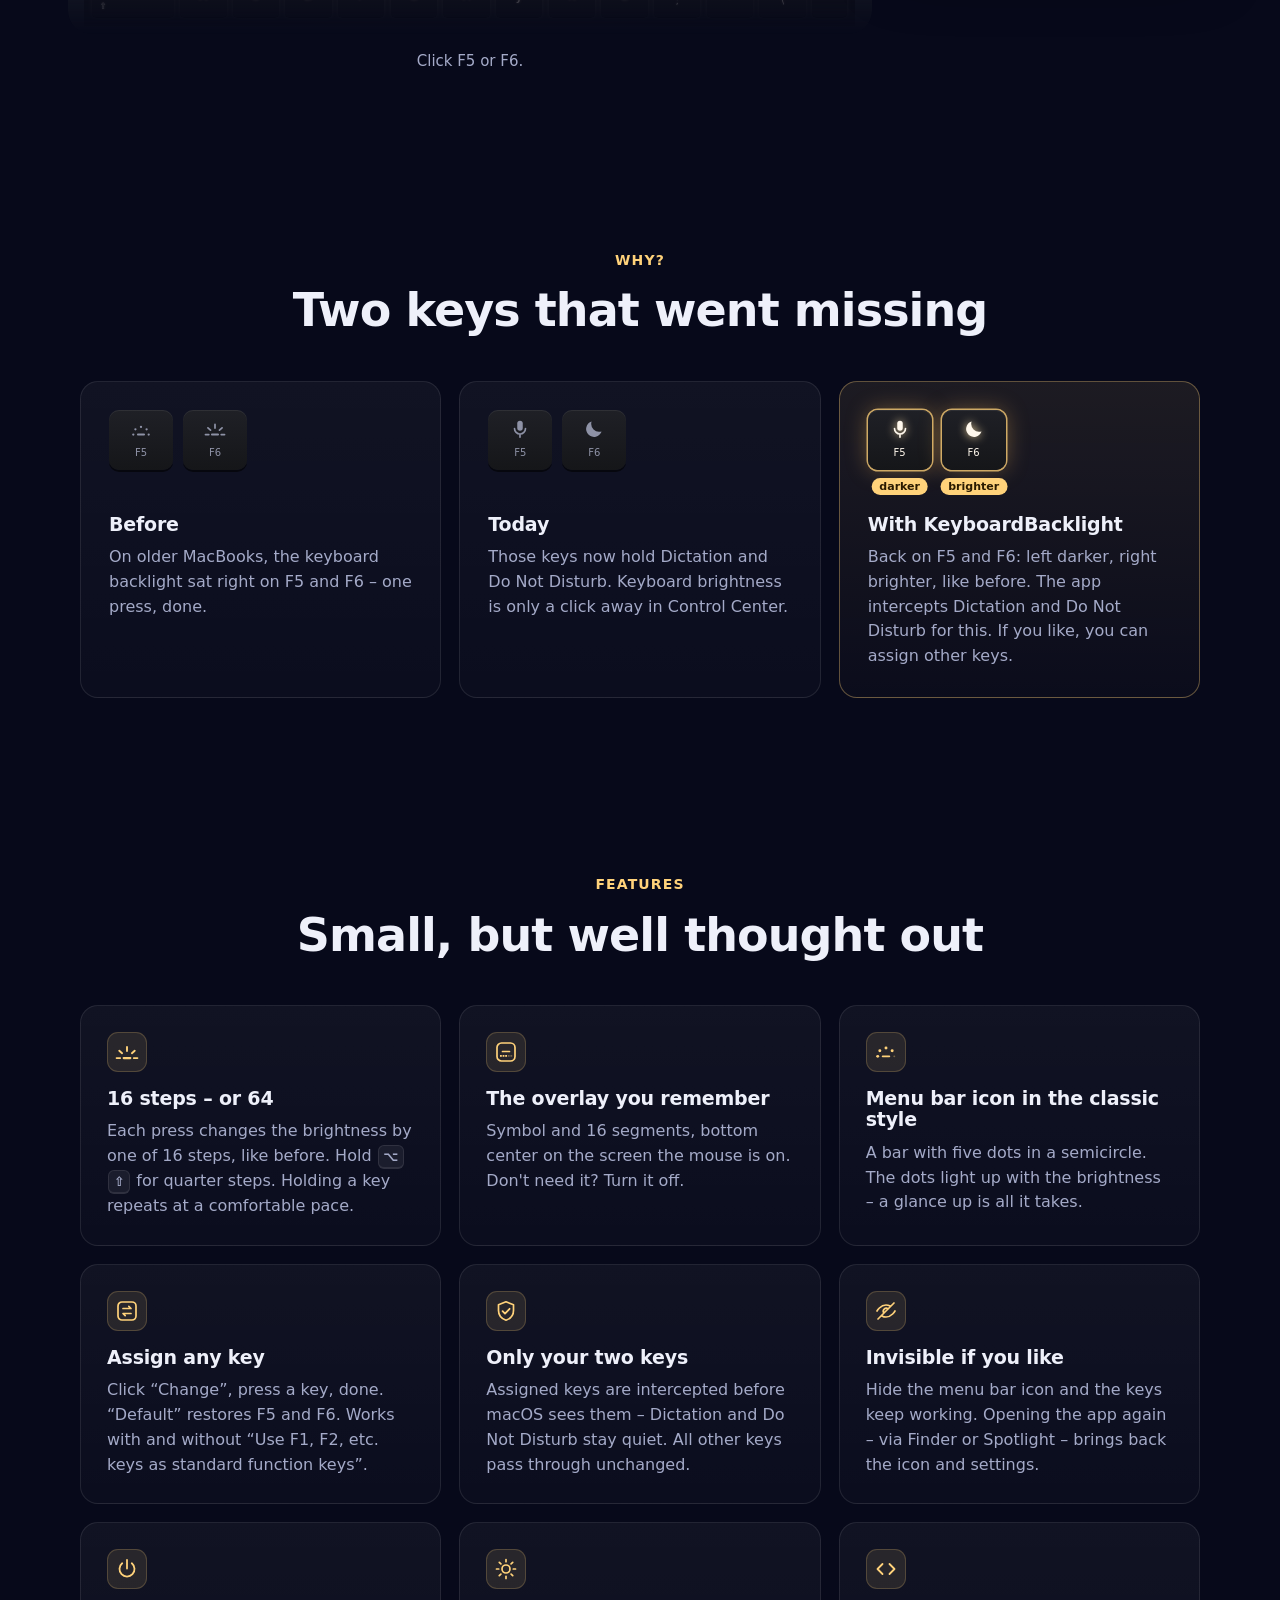
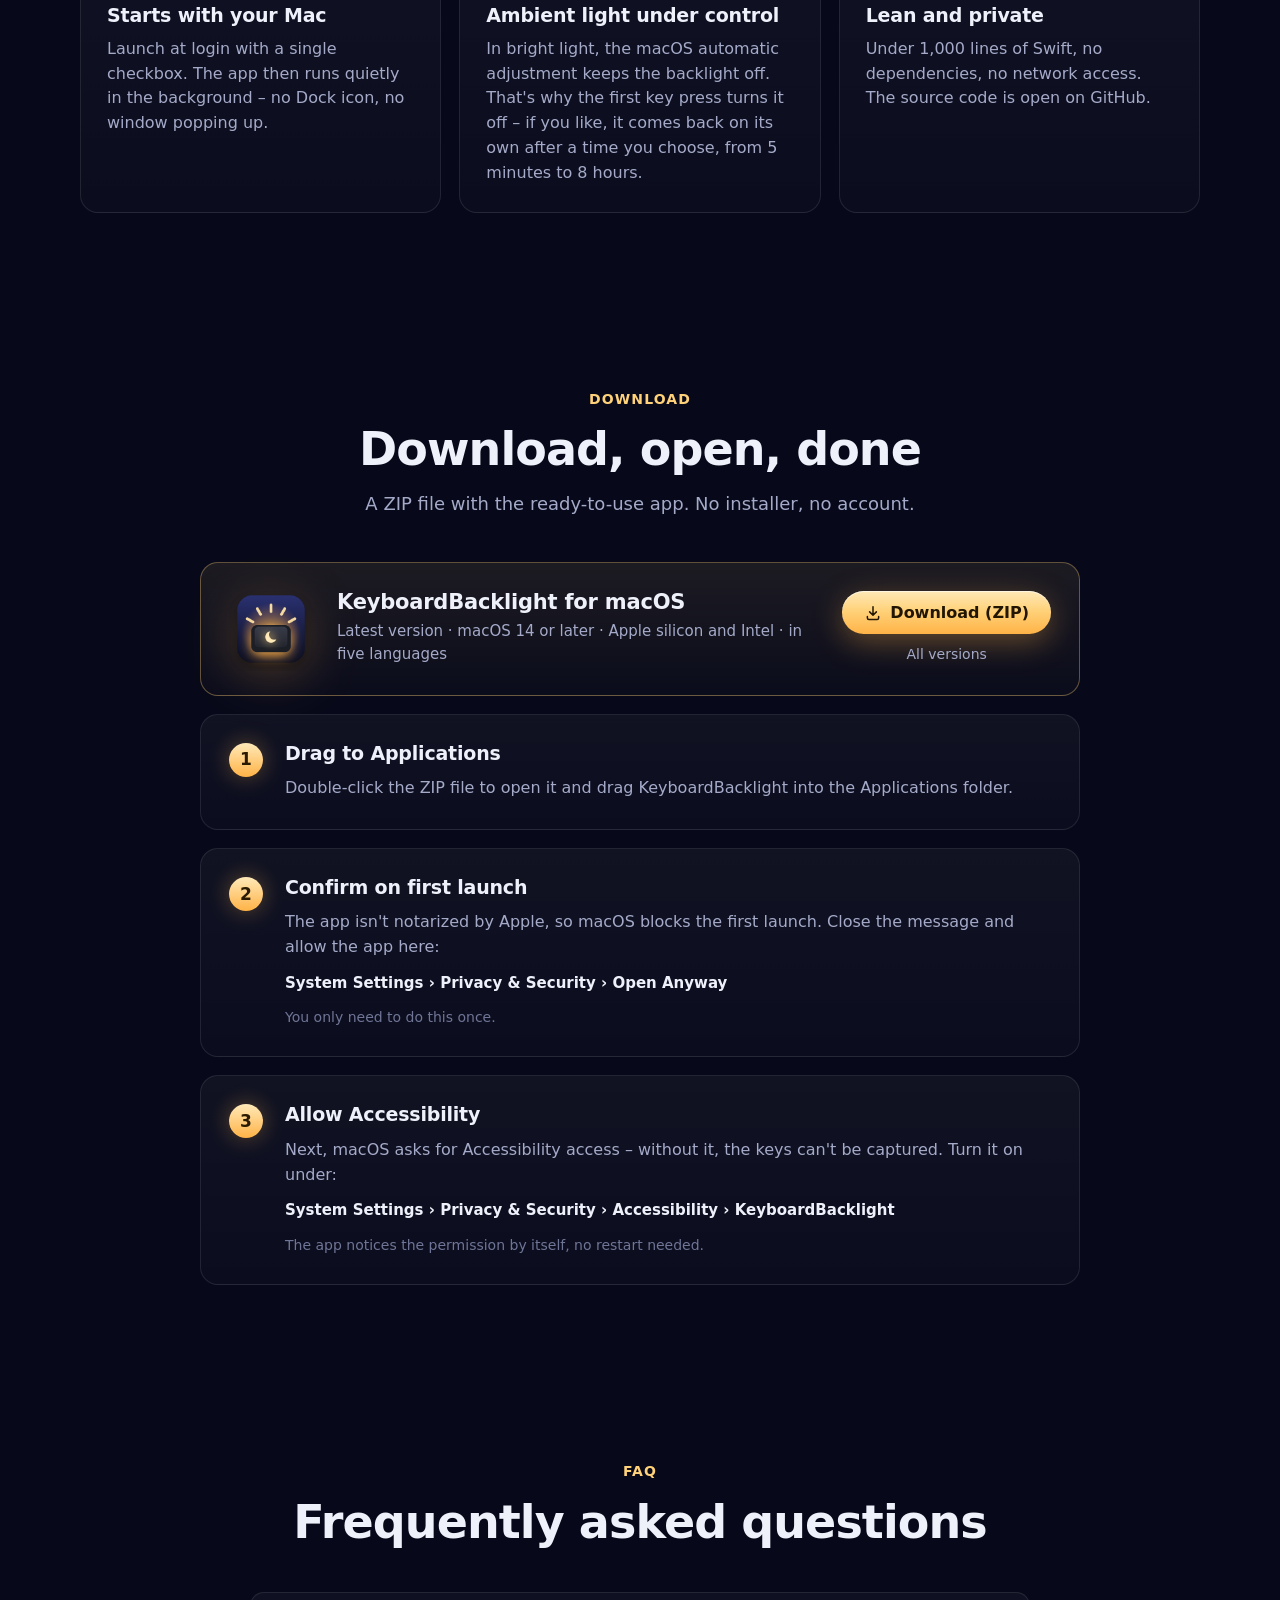
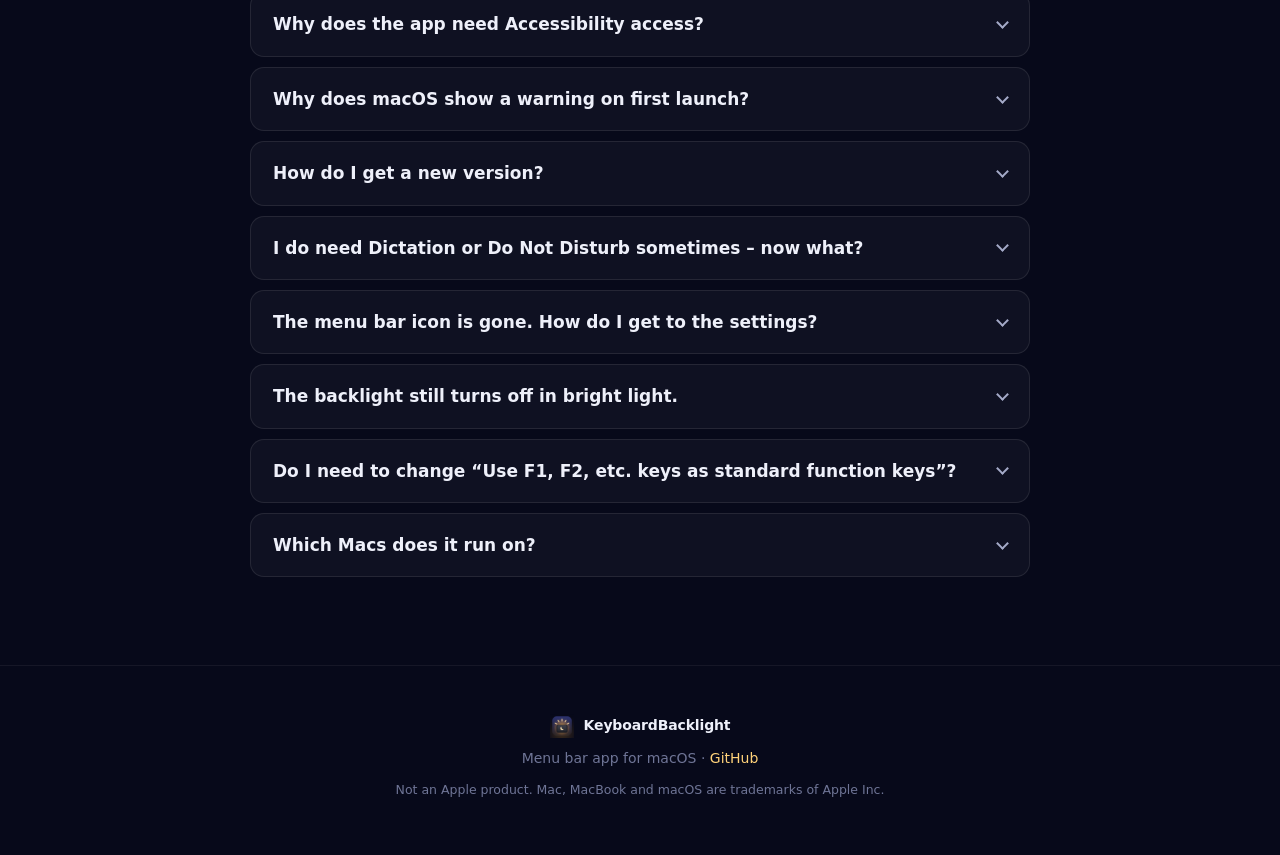
==== commit b19949da: "Back to automatic brightness after a chosen time; remove capture switch and Swap App: - New option "" ====
--- a/docs/index.html
+++ b/docs/index.html
@@ -144,10 +144,6 @@
           <div class="popover" id="popover" aria-label="Einstellungen von KeyboardBacklight (Vorschau)" role="group">
             <div class="po-row po-head">
               <strong>Tastaturbeleuchtung</strong>
-              <label class="switch" title="Tasten abfangen ein/aus">
-                <input type="checkbox" id="opt-enabled" role="switch" checked aria-label="Tasten abfangen">
-                <span class="switch-track"></span>
-              </label>
             </div>
 
             <div class="po-row po-slider">
@@ -175,7 +171,6 @@
               <button type="button" class="mbtn mbtn-sm" data-learn="brighter">Ändern</button>
             </div>
             <div class="po-buttons">
-              <button type="button" class="mbtn mbtn-sm" id="btn-swap">Tauschen</button>
               <button type="button" class="mbtn mbtn-sm" id="btn-reset">Standard</button>
             </div>
             <p class="po-caption">⌥⇧ gedrückt halten für feinere Schritte</p>
@@ -260,7 +255,7 @@
         <article class="card feature">
           <svg class="f-ic" viewBox="0 0 24 24" aria-hidden="true"><rect x="3" y="3" width="18" height="18" rx="4" fill="none" stroke="currentColor" stroke-width="1.7"/><path d="M8 9.5h8l-2.2-2.2M16 14.5H8l2.2 2.2" fill="none" stroke="currentColor" stroke-width="1.7" stroke-linecap="round" stroke-linejoin="round"/></svg>
           <h3>Frei belegbar</h3>
-          <p>Auf „Ändern“ klicken, Taste drücken, fertig. „Tauschen“ tauscht die beiden Tasten, „Standard“ stellt F5 und F6 wieder her. Klappt mit und ohne „F1, F2 usw. als Standard-Funktionstasten“.</p>
+          <p>Auf „Ändern“ klicken, Taste drücken, fertig. „Standard“ stellt F5 und F6 wieder her. Klappt mit und ohne „F1, F2 usw. als Standard-Funktionstasten“.</p>
         </article>
         <article class="card feature">
           <svg class="f-ic" viewBox="0 0 24 24" aria-hidden="true"><path d="M12 2.8l7.5 3v5.6c0 4.6-3.1 8.2-7.5 9.8-4.4-1.6-7.5-5.2-7.5-9.8V5.8z" fill="none" stroke="currentColor" stroke-width="1.7" stroke-linejoin="round"/><path d="M8.6 12.2l2.4 2.4 4.6-4.8" fill="none" stroke="currentColor" stroke-width="1.8" stroke-linecap="round" stroke-linejoin="round"/></svg>
@@ -280,7 +275,7 @@
         <article class="card feature">
           <svg class="f-ic" viewBox="0 0 24 24" aria-hidden="true"><circle cx="12" cy="12" r="4" fill="none" stroke="currentColor" stroke-width="1.7"/><path d="M12 2.5v2.2M12 19.3v2.2M2.5 12h2.2M19.3 12h2.2M5.3 5.3l1.6 1.6M17.1 17.1l1.6 1.6M5.3 18.7l1.6-1.6M17.1 6.9l1.6-1.6" stroke="currentColor" stroke-width="1.7" stroke-linecap="round"/></svg>
           <h3>Umgebungslicht im Griff</h3>
-          <p>Bei hellem Licht hält die macOS-Automatik die Beleuchtung aus. Der erste Tastendruck schaltet sie deshalb ab – im Menü jederzeit wieder aktivierbar.</p>
+          <p>Bei hellem Licht hält die macOS-Automatik die Beleuchtung aus. Der erste Tastendruck schaltet sie deshalb ab – auf Wunsch kehrt sie nach einer wählbaren Zeit von selbst zurück, von 5 Minuten bis 8 Stunden.</p>
         </article>
         <article class="card feature">
           <svg class="f-ic" viewBox="0 0 24 24" aria-hidden="true"><path d="M8.5 7L3.5 12l5 5M15.5 7l5 5-5 5" fill="none" stroke="currentColor" stroke-width="1.8" stroke-linecap="round" stroke-linejoin="round"/></svg>
@@ -360,7 +355,7 @@
         </details>
         <details>
           <summary>Ich brauche Diktat oder „Nicht stören“ doch mal – was nun?</summary>
-          <p>Mit dem Schalter oben im Einstellungsfenster lässt sich das Abfangen jederzeit pausieren. Oder du legst Dunkler und Heller einfach auf andere Tasten.</p>
+          <p>Leg Dunkler und Heller einfach auf andere Tasten – dann gehen F5 und F6 wieder an macOS. Oder du beendest die App kurz über „Beenden“.</p>
         </details>
         <details>
           <summary>Das Menüleisten-Icon ist weg. Wie komme ich an die Einstellungen?</summary>
@@ -368,7 +363,7 @@
         </details>
         <details>
           <summary>Bei hellem Licht geht die Beleuchtung trotzdem aus.</summary>
-          <p>Das ist die Helligkeitsautomatik von macOS. KeyboardBacklight schaltet sie beim ersten Tastendruck ab. Falls du sie über „An Umgebungslicht anpassen“ wieder eingeschaltet hast, übernimmt sie erneut.</p>
+          <p>Das ist die Helligkeitsautomatik von macOS. KeyboardBacklight schaltet sie beim ersten Tastendruck ab. Falls du sie über „An Umgebungslicht anpassen“ wieder eingeschaltet hast – oder über „Automatik zurück nach“ nach der gewählten Zeit –, übernimmt sie erneut.</p>
         </details>
         <details>
           <summary>Muss ich „F1, F2 usw. als Standard-Funktionstasten verwenden“ umstellen?</summary>
--- a/docs/style.css
+++ b/docs/style.css
@@ -366,8 +366,6 @@
 .key.tag-left .tag { left: auto; right: 0; transform: none; }
 .key.tag-right .tag { left: 0; transform: none; }
 .key.tag-left.tag-right .tag { left: 50%; right: auto; transform: translateX(-50%); }
-.kb.is-disabled .key.is-bound { box-shadow: 0 0 0 0.16cqi rgb(255 255 255 / 0.18), inset 0 1px 0 rgb(255 255 255 / 0.06); }
-.kb.is-disabled .key .tag { background: #4a4d5a; color: #d7d9e4; box-shadow: none; }
 .kb.is-learning .key:not(.touchid):hover { box-shadow: 0 0 0 0.16cqi var(--mac-blue); }
 .kb.hint .key.is-bound { animation: pulse 2.2s ease-in-out infinite; }
 @keyframes pulse {
@@ -429,7 +427,7 @@
 }
 
 .check { display: flex; align-items: center; gap: 6px; cursor: pointer; }
-.check input, .switch input { position: absolute; opacity: 0; width: 1px; height: 1px; }
+.check input { position: absolute; opacity: 0; width: 1px; height: 1px; }
 .check .box {
   position: relative; width: 14px; height: 14px; flex: none; border-radius: 3.5px;
   background: rgb(255 255 255 / 0.1); box-shadow: inset 0 0 0 0.5px rgb(255 255 255 / 0.25);
@@ -439,19 +437,7 @@
   content: ""; position: absolute; left: 4.5px; top: 1.5px; width: 4px; height: 8px;
   border: solid #fff; border-width: 0 1.8px 1.8px 0; transform: rotate(40deg);
 }
-.check input:focus-visible + .box, .switch input:focus-visible + .switch-track { outline: 2px solid var(--mac-blue); outline-offset: 2px; }
-
-.switch { position: relative; display: inline-flex; cursor: pointer; }
-.switch-track {
-  position: relative; width: 26px; height: 15px; border-radius: 99px;
-  background: rgb(255 255 255 / 0.18); transition: background 0.2s;
-}
-.switch-track::after {
-  content: ""; position: absolute; left: 1px; top: 1px; width: 13px; height: 13px; border-radius: 50%;
-  background: #fff; box-shadow: 0 1px 2px rgb(0 0 0 / 0.4); transition: transform 0.2s;
-}
-.switch input:checked + .switch-track { background: var(--mac-blue); }
-.switch input:checked + .switch-track::after { transform: translateX(11px); }
+.check input:focus-visible + .box { outline: 2px solid var(--mac-blue); outline-offset: 2px; }
 
 .mbtn {
   padding: 3px 11px; border: 0; border-radius: 5px;
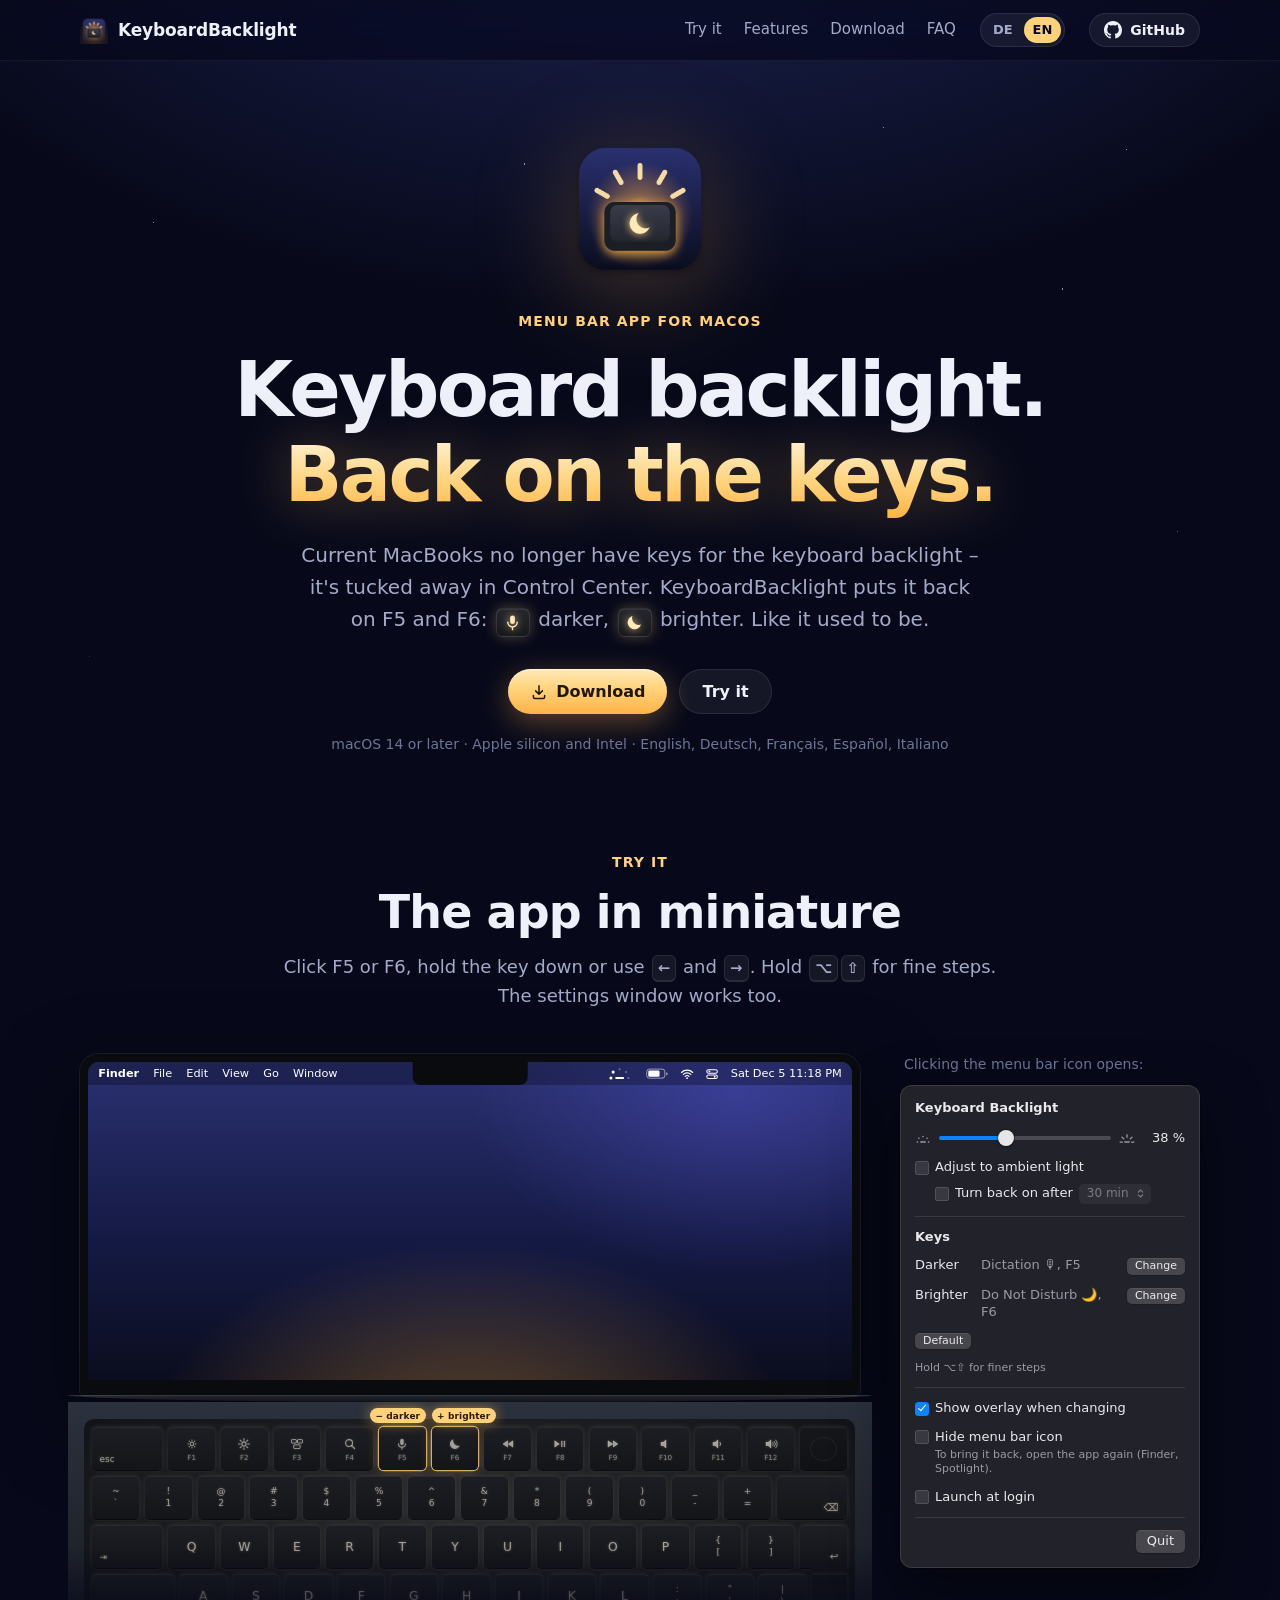
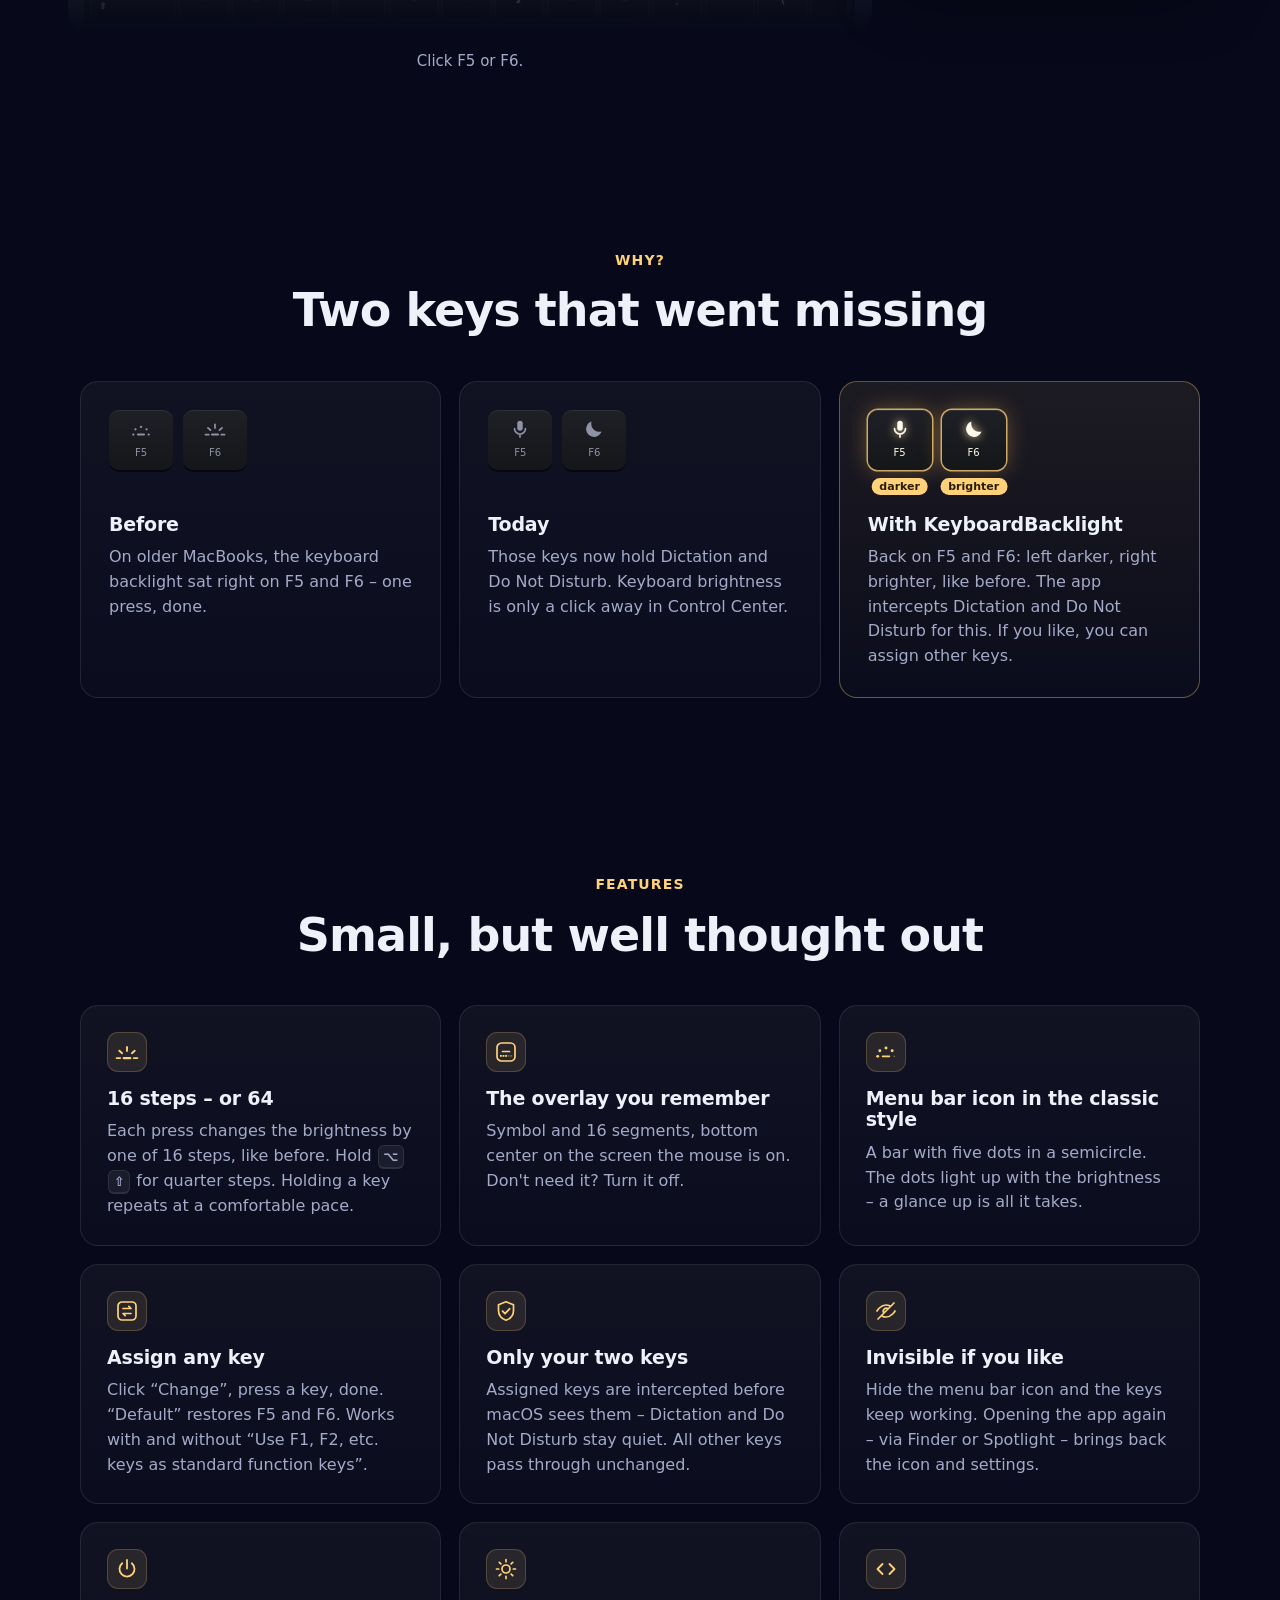
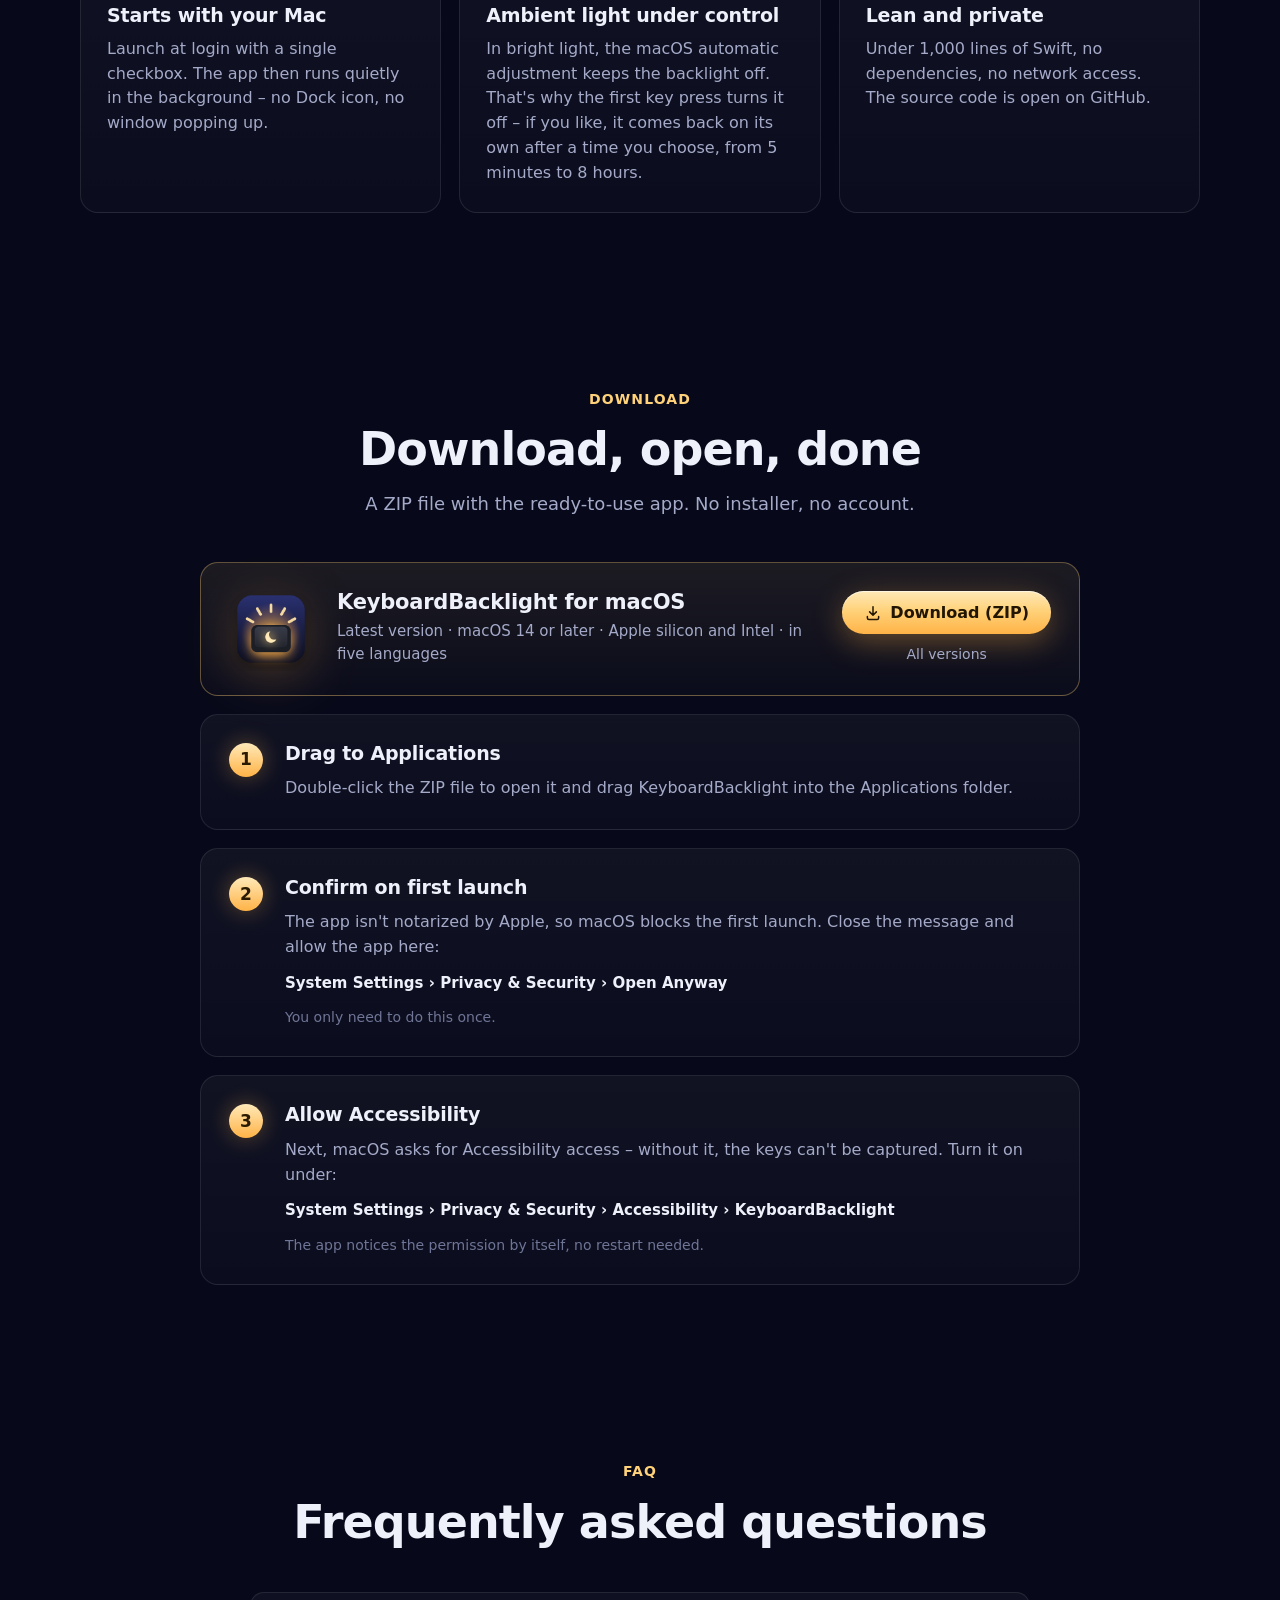
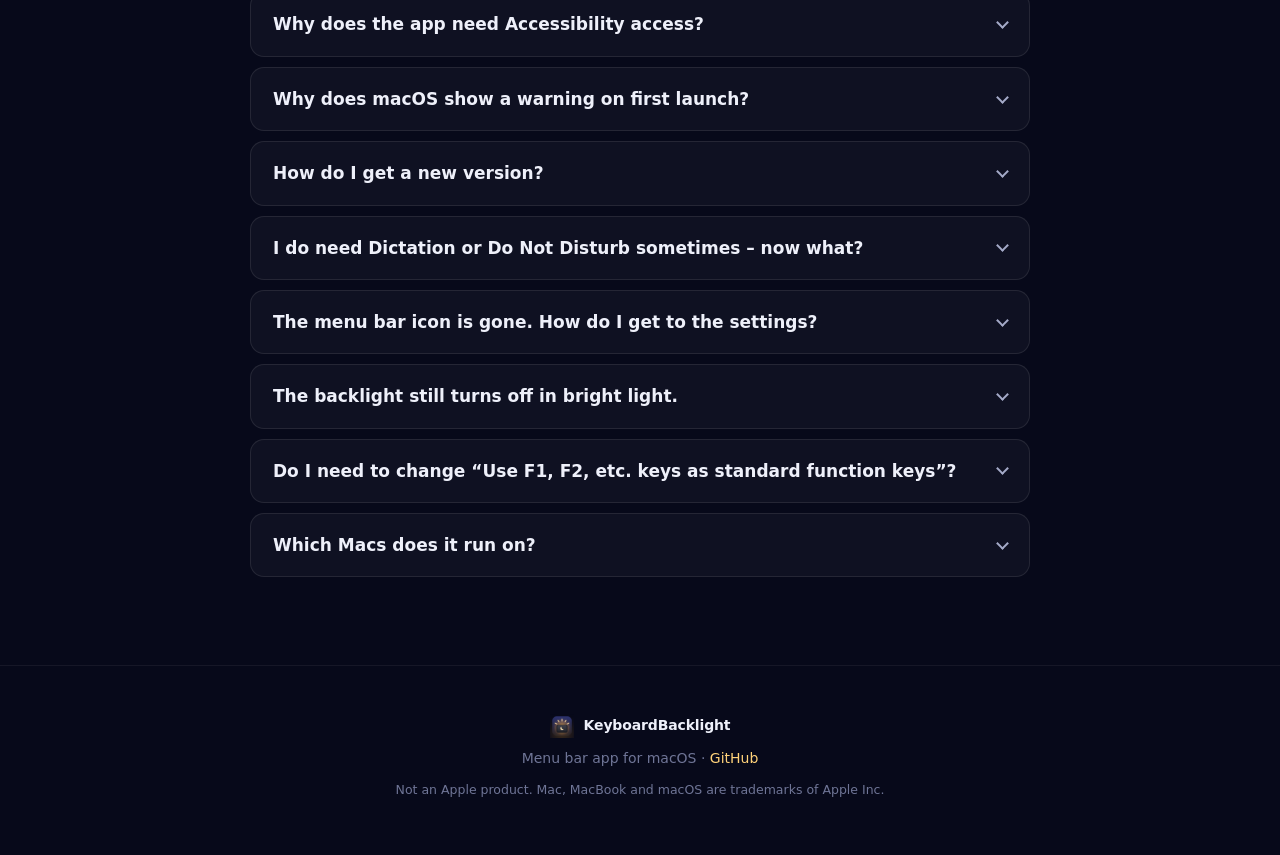
==== commit d3463430: "Version 1.1: checkbox for turning ambient light back on App: - "Turn back on after" is now a checkbo" ====
--- a/docs/index.html
+++ b/docs/index.html
@@ -156,6 +156,10 @@
             <label class="check" title="Bei hellem Licht schaltet macOS die Beleuchtung dann ganz aus. Ein Tastendruck schaltet die Automatik ab.">
               <input type="checkbox" id="opt-auto"><span class="box"></span>An Umgebungslicht anpassen
             </label>
+            <div class="po-row po-subopt">
+              <label class="check"><input type="checkbox" id="opt-revert"><span class="box"></span>Wieder einschalten nach</label>
+              <select class="po-select" id="opt-revert-min" aria-label="Wieder einschalten nach" disabled><option value="5">5 Min.</option><option value="15">15 Min.</option><option value="30" selected>30 Min.</option><option value="60">1 Std.</option><option value="120">2 Std.</option><option value="240">4 Std.</option><option value="480">8 Std.</option></select>
+            </div>
 
             <hr>
 
@@ -363,7 +367,7 @@
         </details>
         <details>
           <summary>Bei hellem Licht geht die Beleuchtung trotzdem aus.</summary>
-          <p>Das ist die Helligkeitsautomatik von macOS. KeyboardBacklight schaltet sie beim ersten Tastendruck ab. Falls du sie über „An Umgebungslicht anpassen“ wieder eingeschaltet hast – oder über „Automatik zurück nach“ nach der gewählten Zeit –, übernimmt sie erneut.</p>
+          <p>Das ist die Helligkeitsautomatik von macOS. KeyboardBacklight schaltet sie beim ersten Tastendruck ab. Falls du sie über „An Umgebungslicht anpassen“ wieder eingeschaltet hast – oder „Wieder einschalten nach“ hat das nach der gewählten Zeit getan –, übernimmt sie erneut.</p>
         </details>
         <details>
           <summary>Muss ich „F1, F2 usw. als Standard-Funktionstasten verwenden“ umstellen?</summary>
--- a/docs/style.css
+++ b/docs/style.css
@@ -405,6 +405,16 @@
 .po-indent { margin: 2px 0 0 20px; }
 .po-buttons { display: flex; gap: 8px; }
 .po-footer { justify-content: flex-end; }
+/* Unteroption „Wieder einschalten nach“ mit Aufklappmenü wie in macOS */
+.po-subopt { margin: -4px 0 0 20px; gap: 6px; }
+.po-select {
+  appearance: none; -webkit-appearance: none; font: inherit; font-size: 12px; color: #fff; cursor: pointer;
+  border: 0; border-radius: 5px; padding: 2px 22px 2px 8px;
+  background: rgb(255 255 255 / 0.14) url("data:image/svg+xml,%3Csvg xmlns='http://www.w3.org/2000/svg' viewBox='0 0 8 12'%3E%3Cpath d='M1.5 4.5L4 2l2.5 2.5M1.5 7.5L4 10l2.5-2.5' fill='none' stroke='%23fff' stroke-width='1.3' stroke-linecap='round' stroke-linejoin='round'/%3E%3C/svg%3E") no-repeat right 7px center / 7px 11px;
+}
+.po-select option { color: #000; }
+.po-select:disabled { opacity: 0.4; cursor: default; }
+.po-select:focus-visible { outline: 2px solid var(--mac-blue); outline-offset: 2px; }
 
 .popover input[type="range"] {
   --pct: 37.5%;
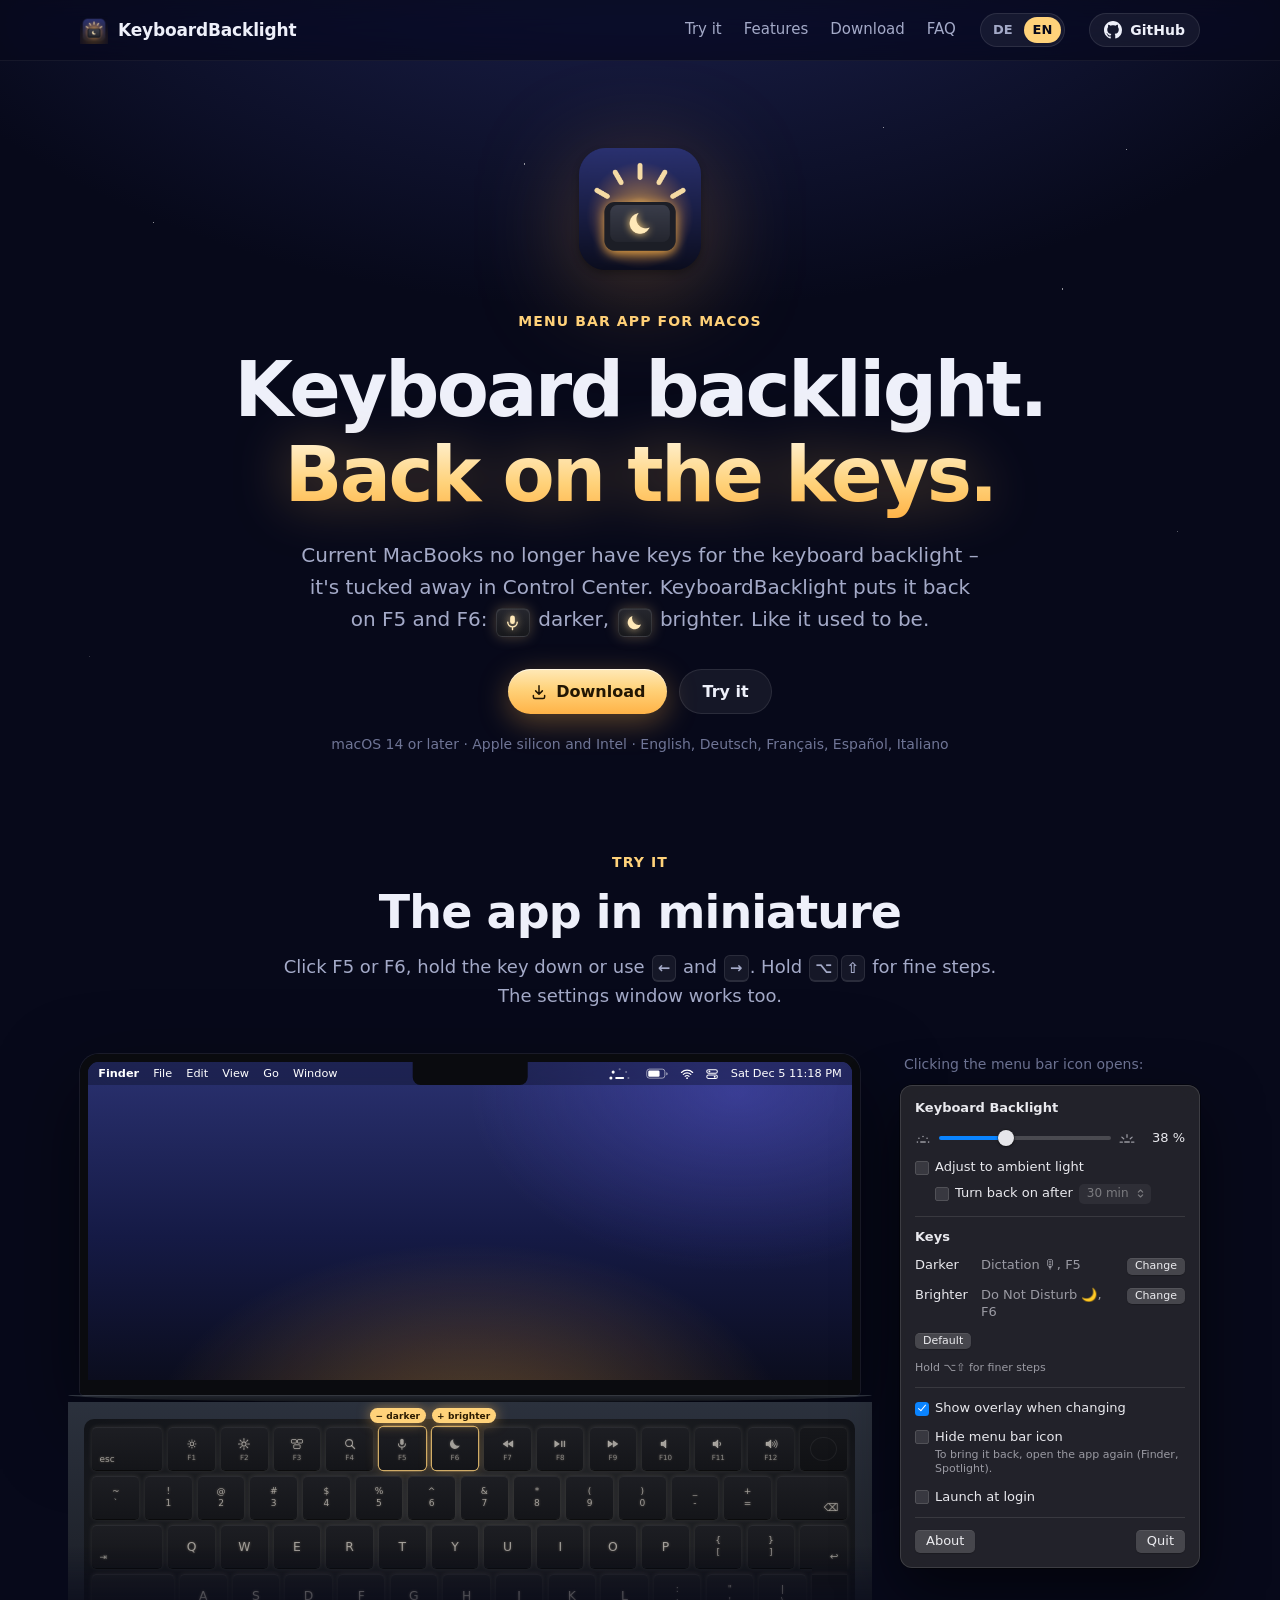
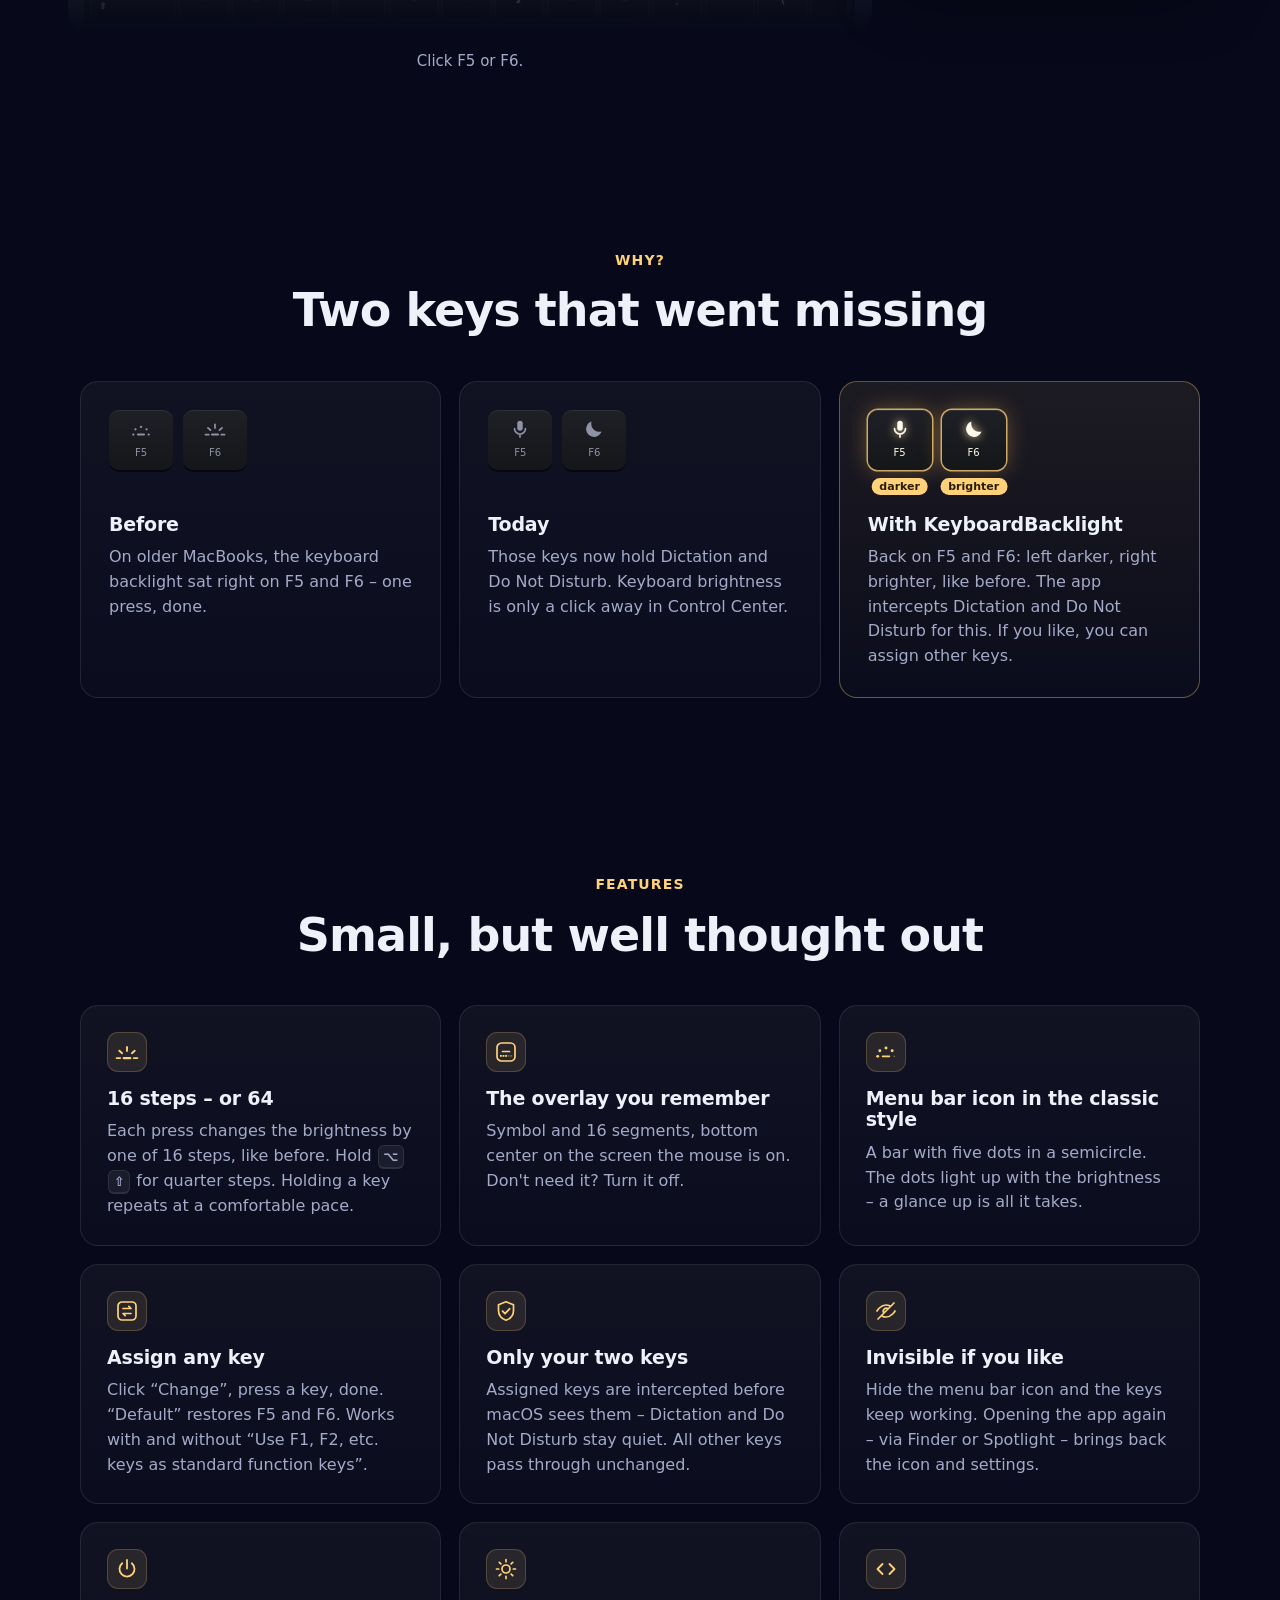
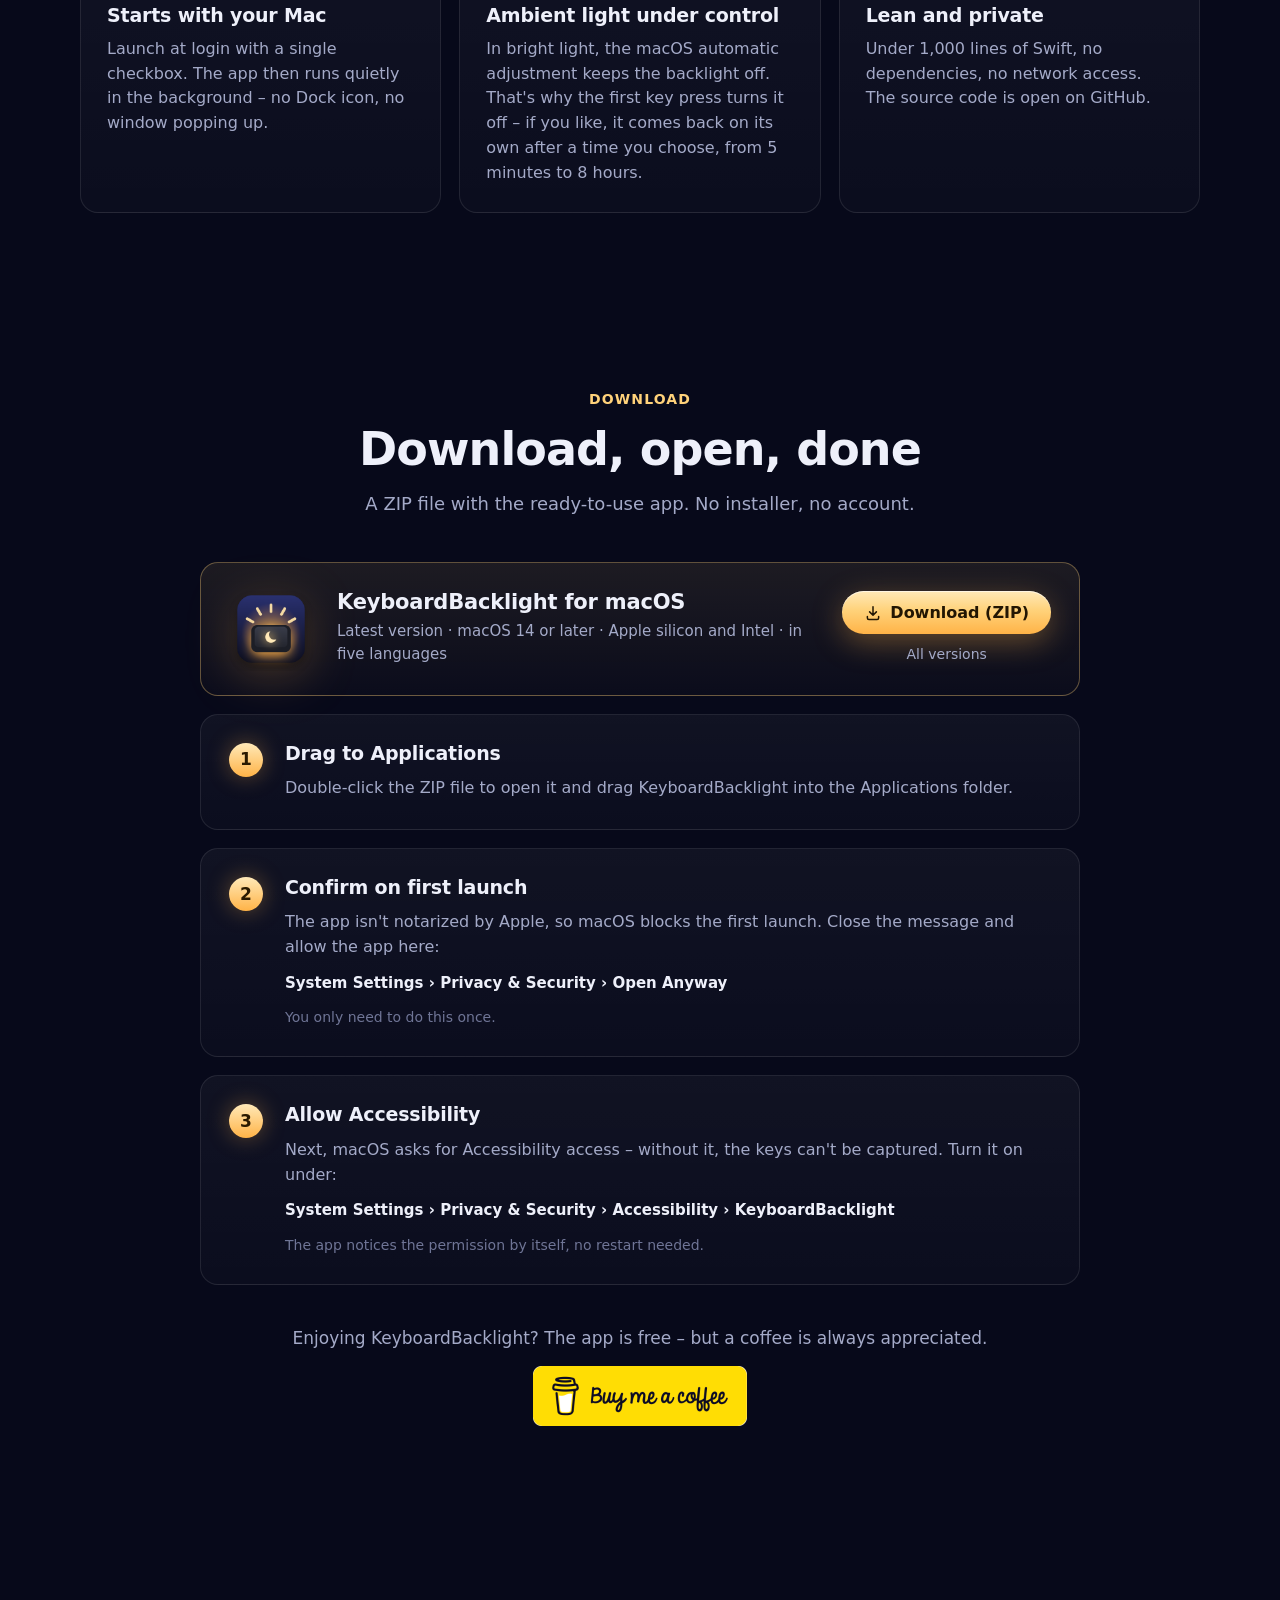
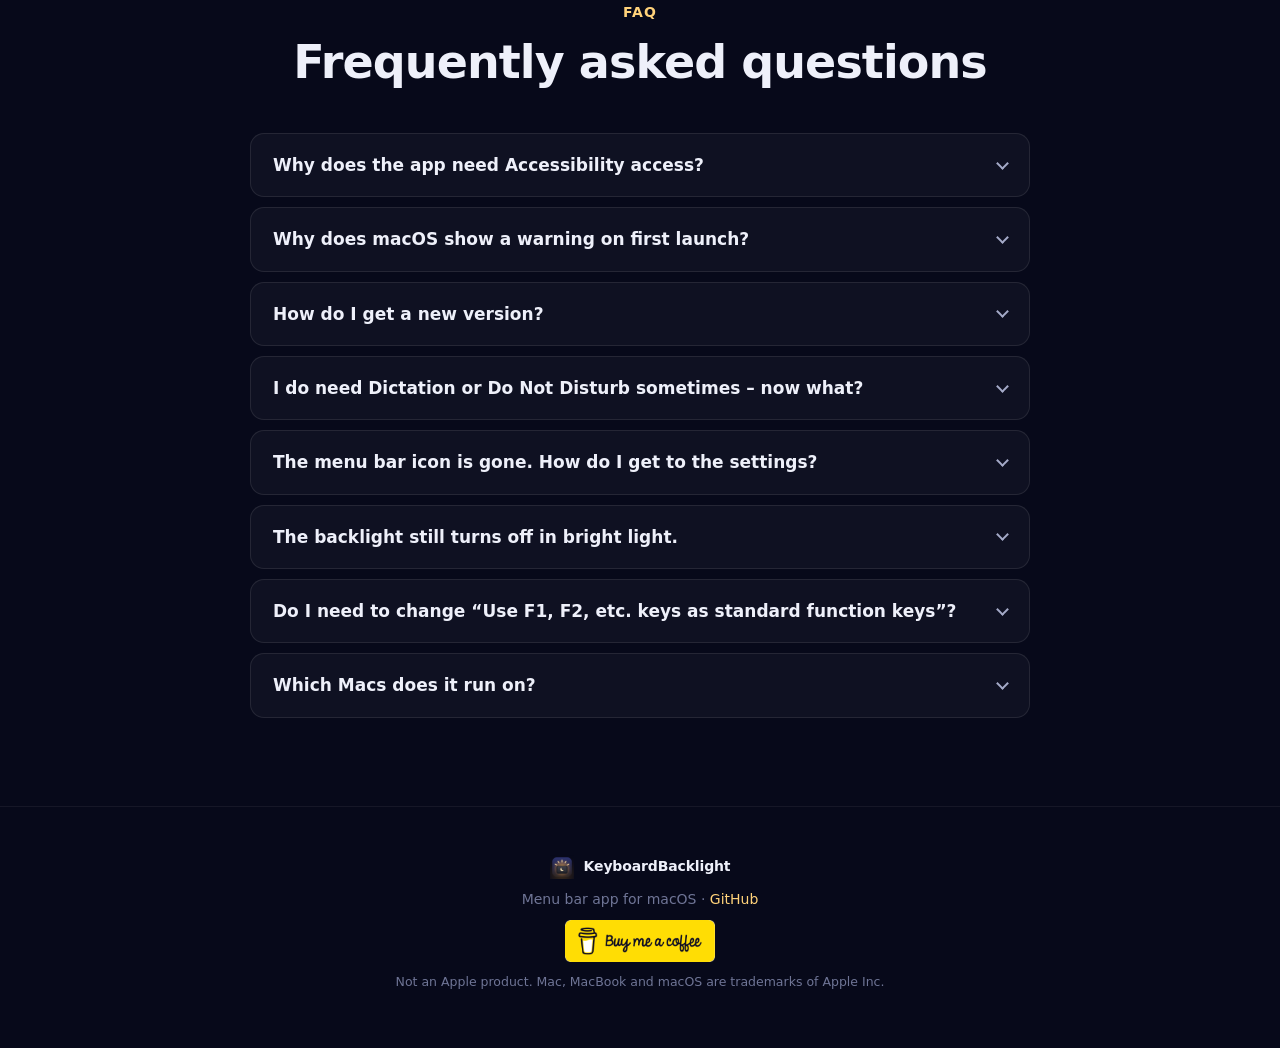
==== commit e6baa671: "Version 1.2: About window with Buy Me a Coffee link - "About" button in the menu opens a window with" ====
--- a/docs/index.html
+++ b/docs/index.html
@@ -188,9 +188,11 @@
             </div>
             <label class="check"><input type="checkbox" id="opt-login"><span class="box"></span>Beim Anmelden starten</label>
 
+
             <hr>
 
             <div class="po-buttons po-footer">
+              <button type="button" class="mbtn" id="btn-about">Über</button>
               <button type="button" class="mbtn" id="btn-quit">Beenden</button>
             </div>
           </div>
@@ -335,6 +337,10 @@
           </div>
         </li>
       </ol>
+      <div class="support">
+        <p>Gefällt dir KeyboardBacklight? Die App ist kostenlos – über einen Kaffee freue ich mich trotzdem.</p>
+        <a class="bmc" href="https://buymeacoffee.com/achirus" target="_blank" rel="noopener"><img src="img/buymeacoffee.png" alt="Buy me a coffee" width="214" height="60"></a>
+      </div>
     </div>
   </section>
 
@@ -387,6 +393,7 @@
   <div class="wrap footer-inner">
     <a class="brand" href="#top"><img src="img/favicon-64.png" alt="" width="24" height="24"><span>KeyboardBacklight</span></a>
     <p>Menüleisten-App für macOS · <a href="https://github.com/achirus-code/KeyboardBacklight">GitHub</a></p>
+    <a class="bmc bmc-sm" href="https://buymeacoffee.com/achirus" target="_blank" rel="noopener"><img src="img/buymeacoffee.png" alt="Buy me a coffee" width="150" height="42"></a>
     <p class="fine">Kein Produkt von Apple. Mac, MacBook und macOS sind Marken der Apple Inc.</p>
   </div>
 </footer>
--- a/docs/style.css
+++ b/docs/style.css
@@ -404,7 +404,7 @@
 .po-caption { color: #9a9aa3; font-size: 11px; }
 .po-indent { margin: 2px 0 0 20px; }
 .po-buttons { display: flex; gap: 8px; }
-.po-footer { justify-content: flex-end; }
+.po-footer { justify-content: space-between; }
 /* Unteroption „Wieder einschalten nach“ mit Aufklappmenü wie in macOS */
 .po-subopt { margin: -4px 0 0 20px; gap: 6px; }
 .po-select {
@@ -548,6 +548,14 @@
 .faq details[open] summary::after { transform: rotate(-135deg); margin-top: 4px; }
 .faq details p { padding: 0 22px 20px; color: var(--muted); }
 
+/* Kaffee-Hinweis unter den Installationsschritten */
+.support { display: flex; flex-direction: column; align-items: center; gap: 14px; margin-top: 40px; text-align: center; color: var(--muted); }
+/* Buy-Me-a-Coffee-Bild (gleiches Bild wie im About-Fenster der App) */
+.bmc { display: inline-block; line-height: 0; border-radius: 10px; transition: transform 0.15s, filter 0.15s; }
+.bmc img { display: block; width: 214px; height: auto; }
+.bmc:hover { transform: translateY(-1px); filter: brightness(1.05); }
+.bmc-sm img { width: 150px; }
+
 /* Footer */
 .footer { padding: 48px 0 56px; border-top: 1px solid rgb(255 255 255 / 0.06); color: var(--faint); font-size: 14px; }
 .footer-inner { display: flex; flex-direction: column; align-items: center; gap: 10px; text-align: center; }
